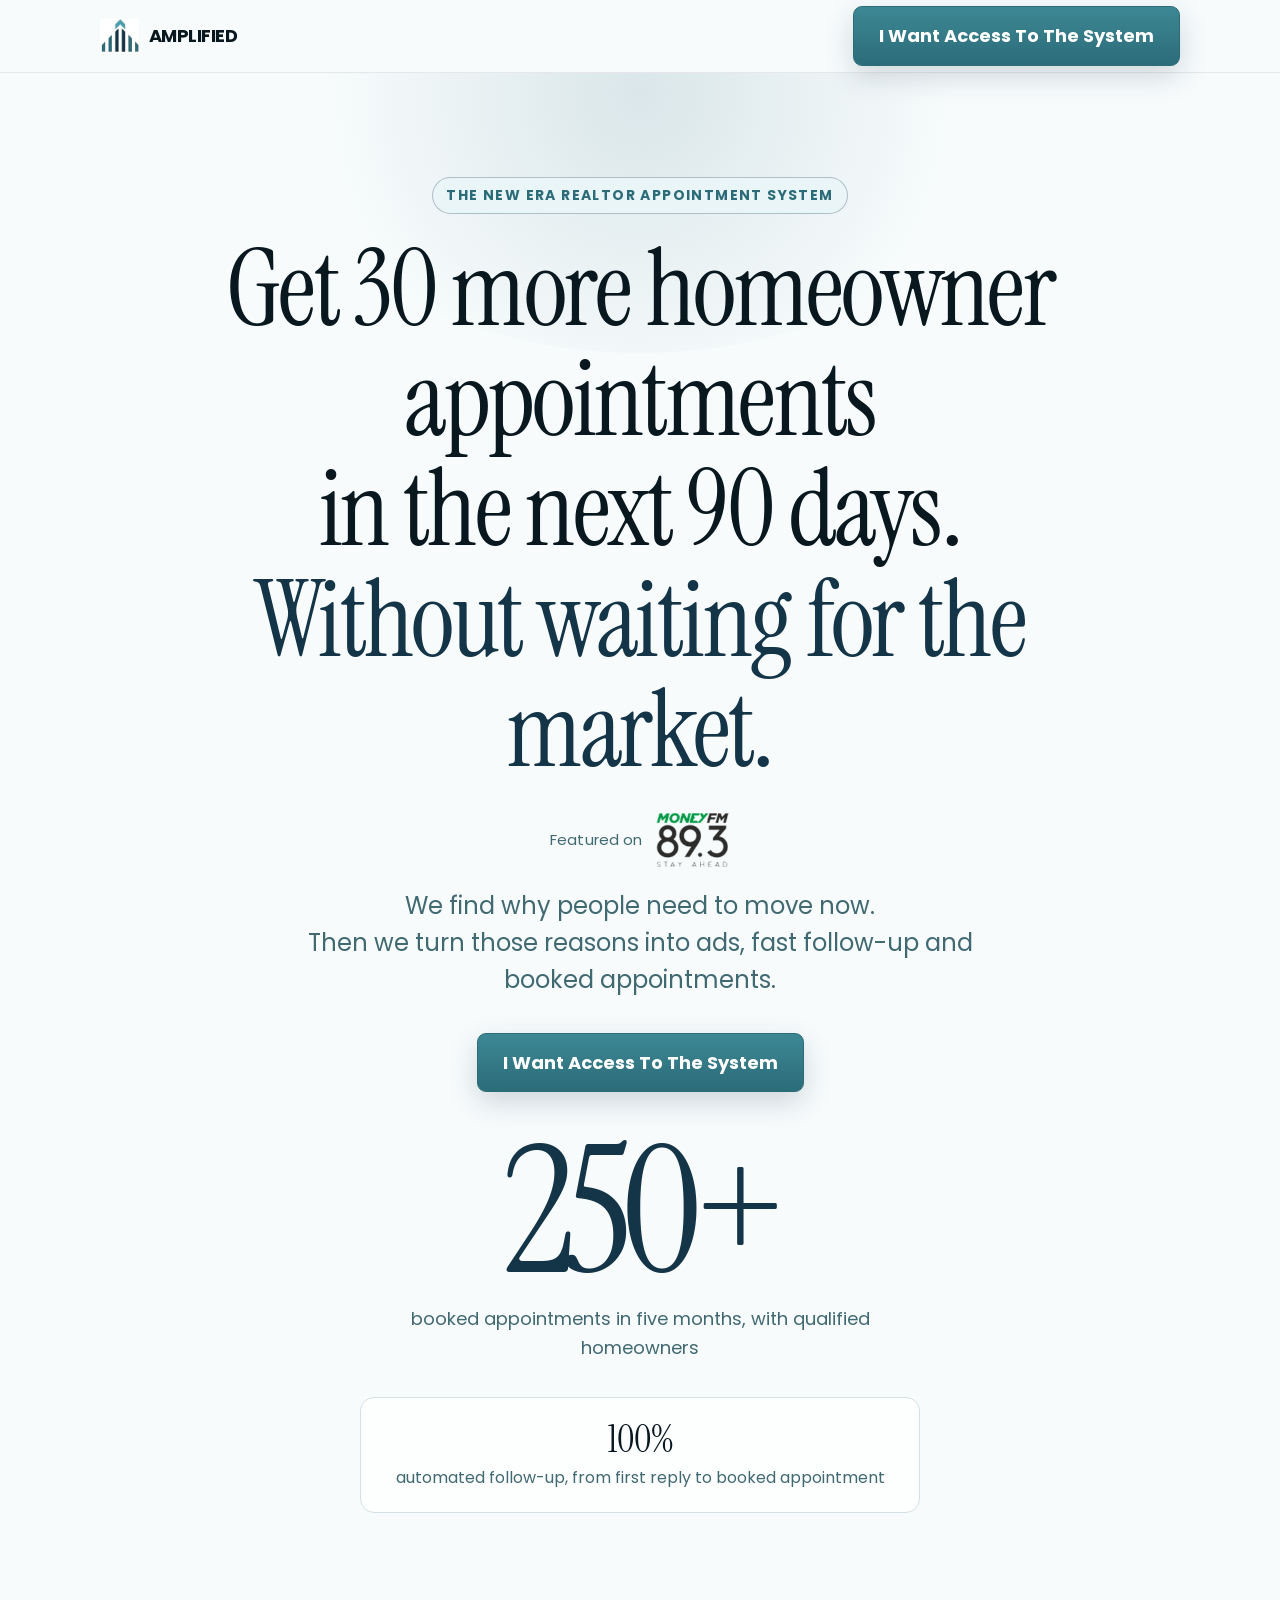
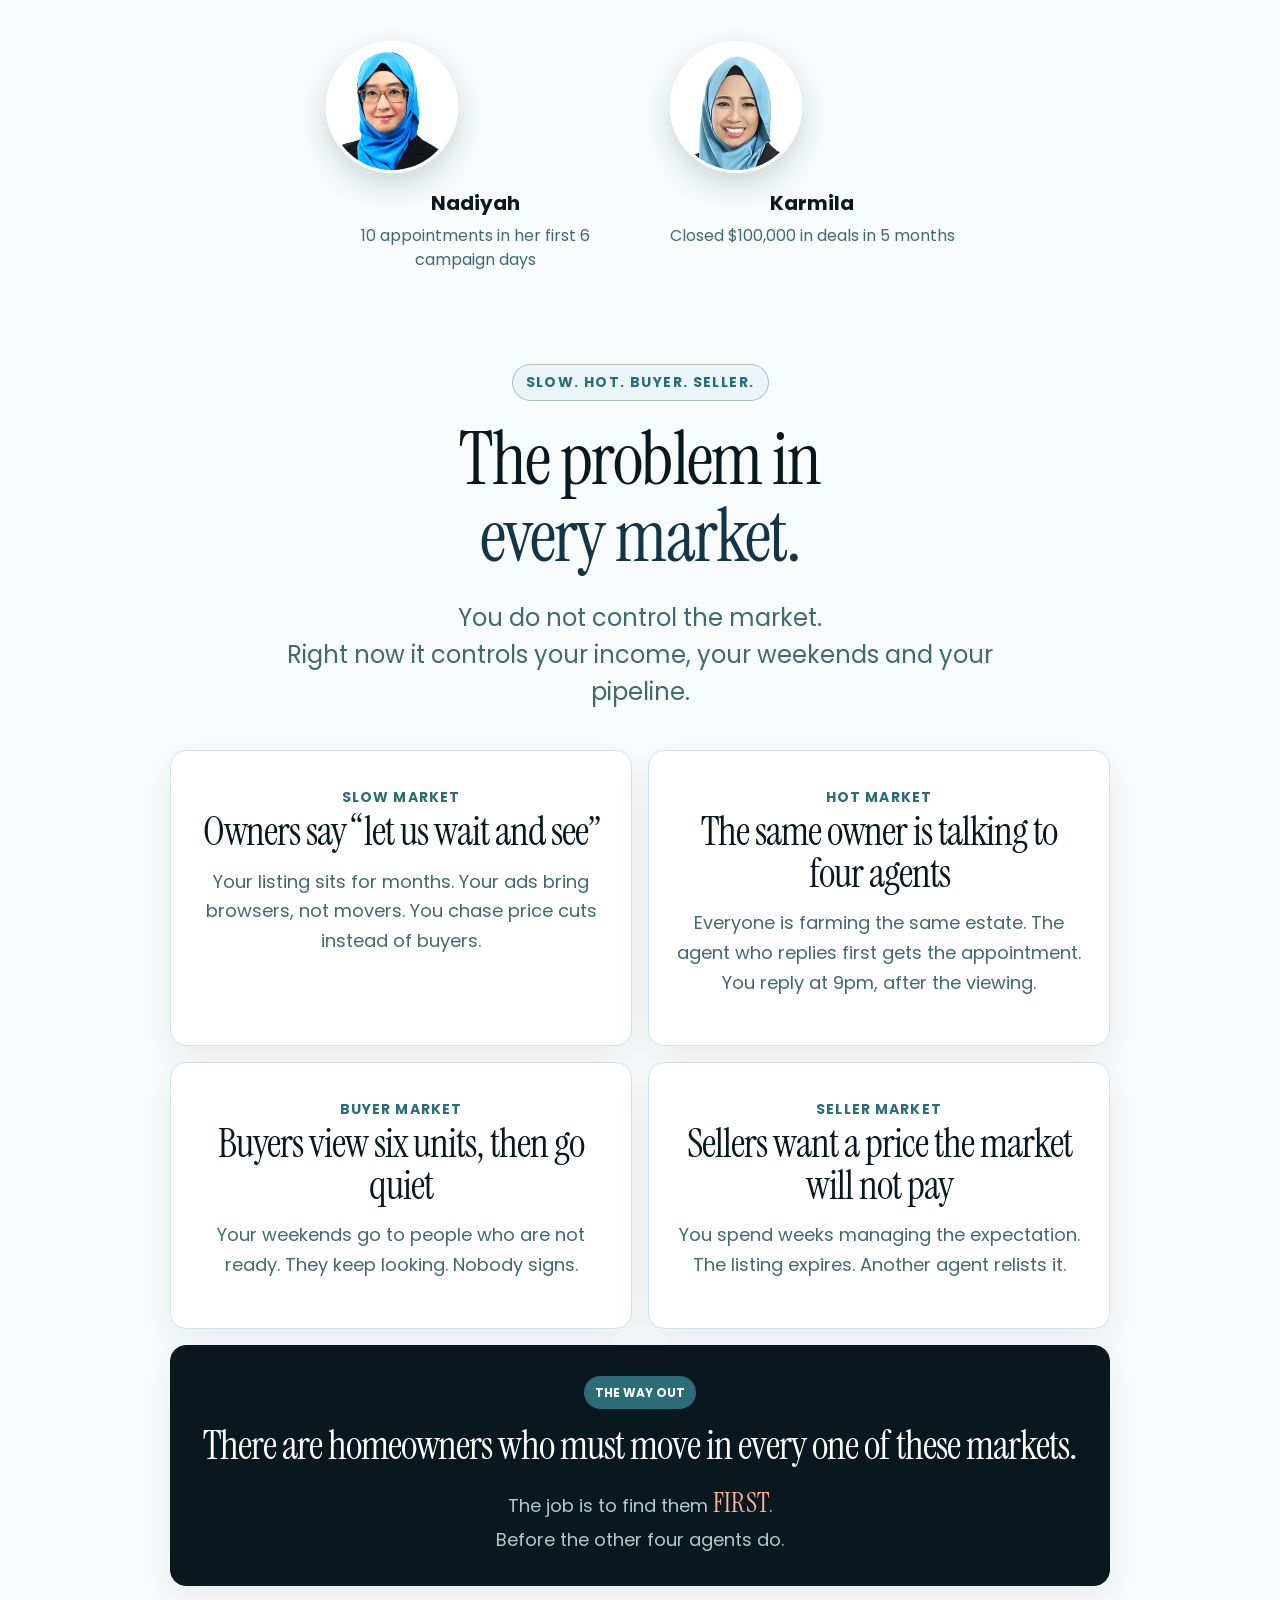
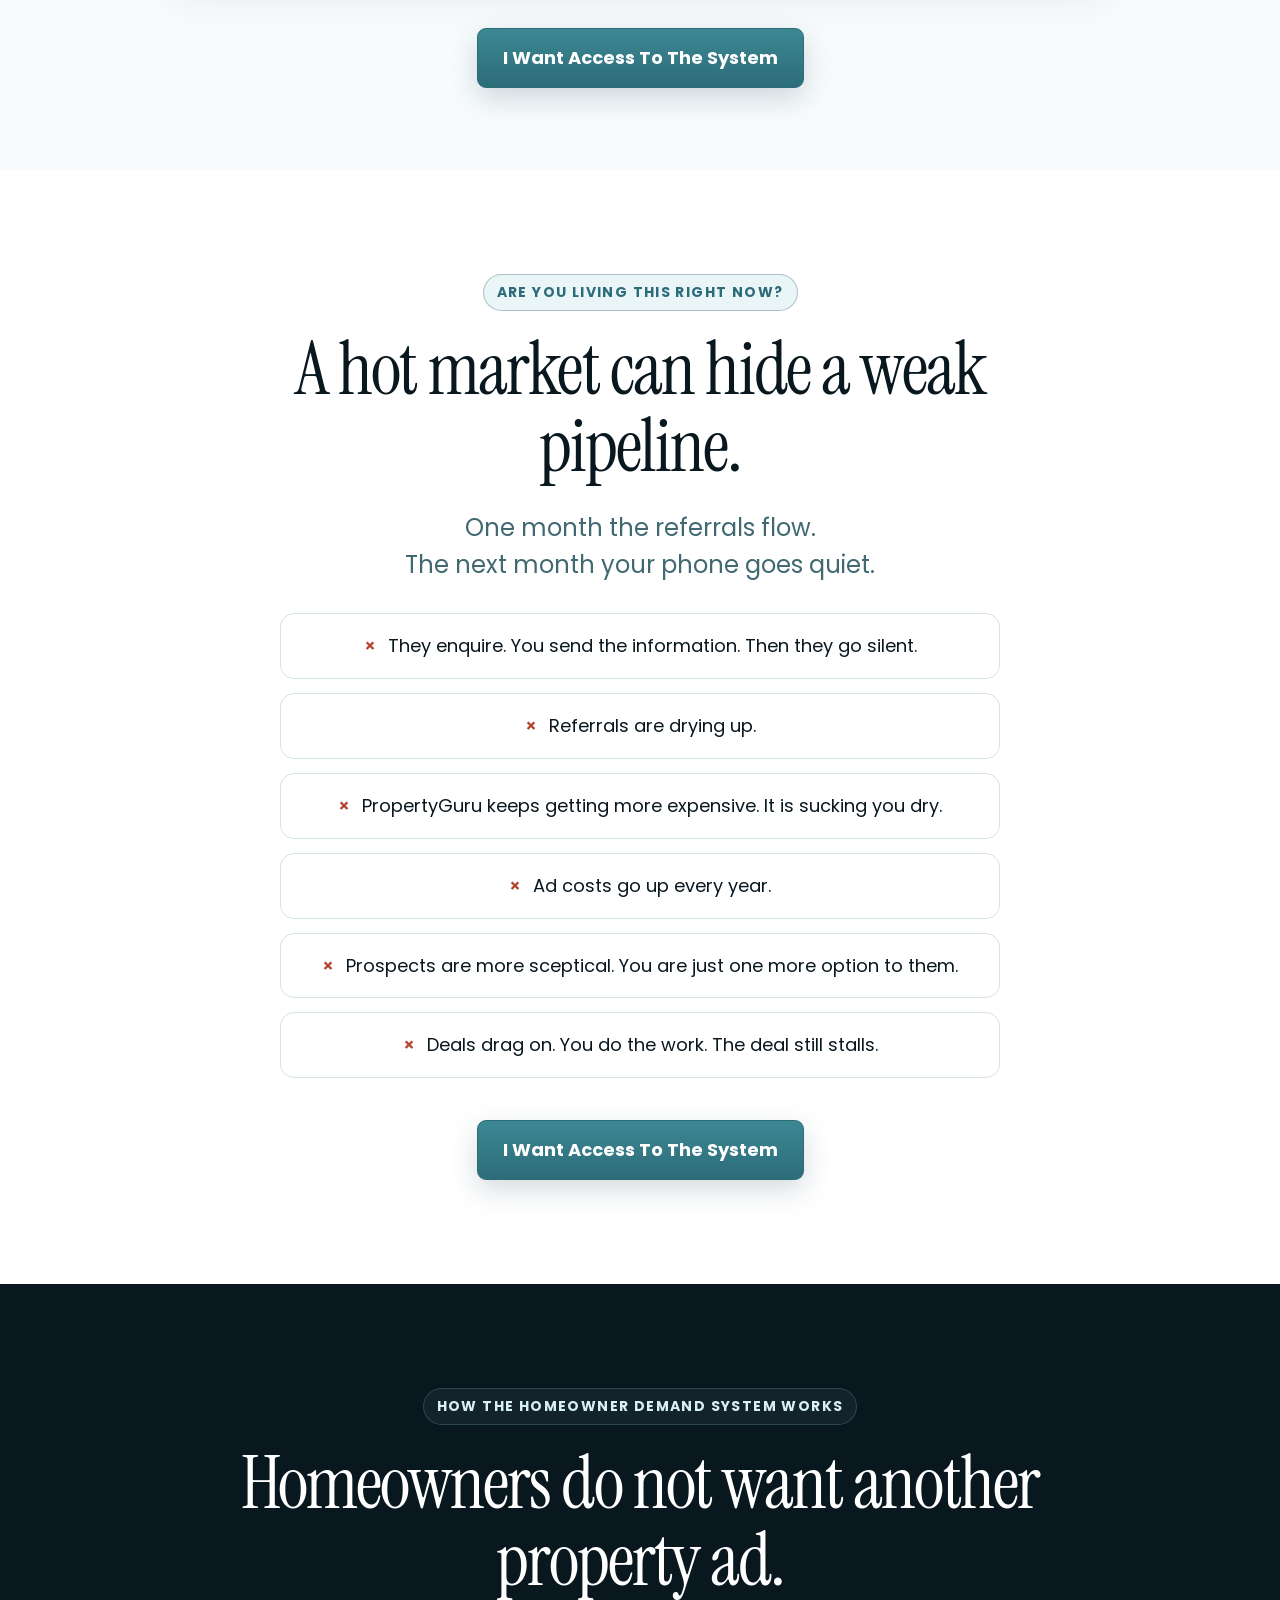
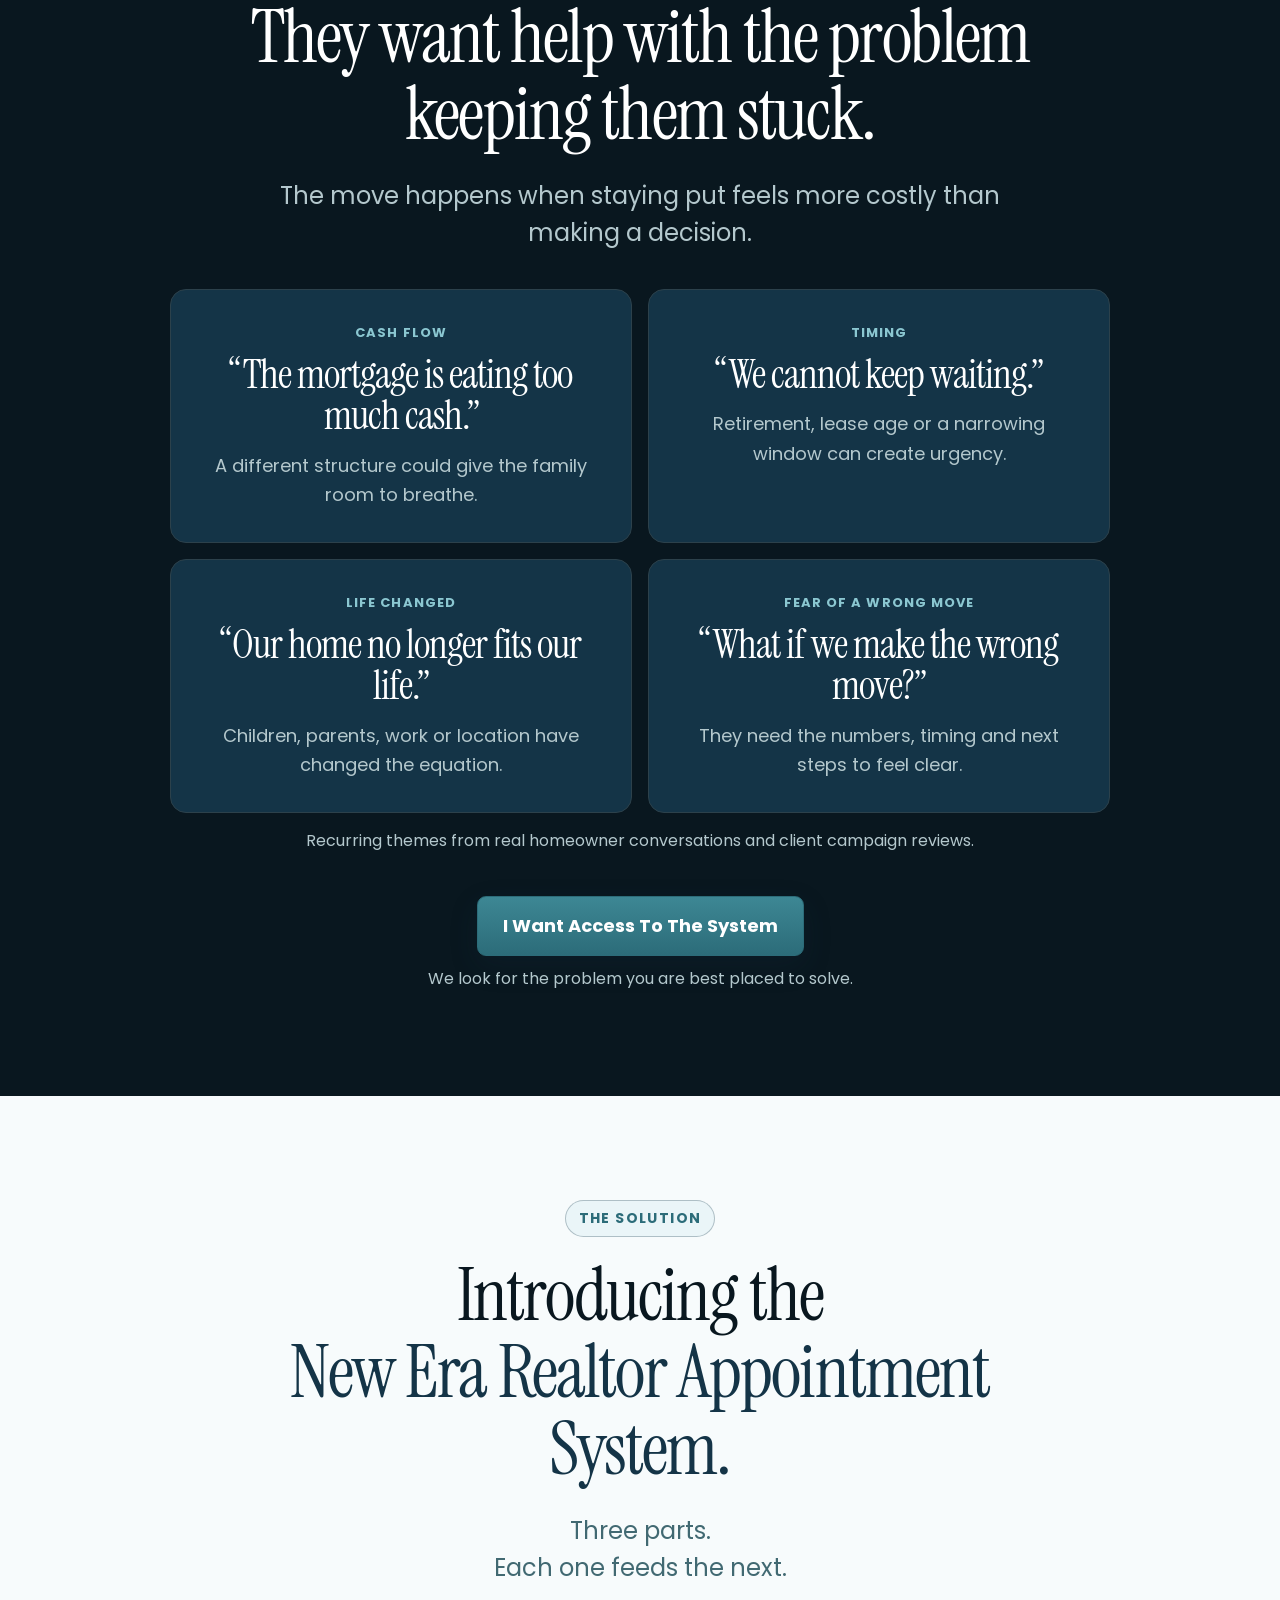
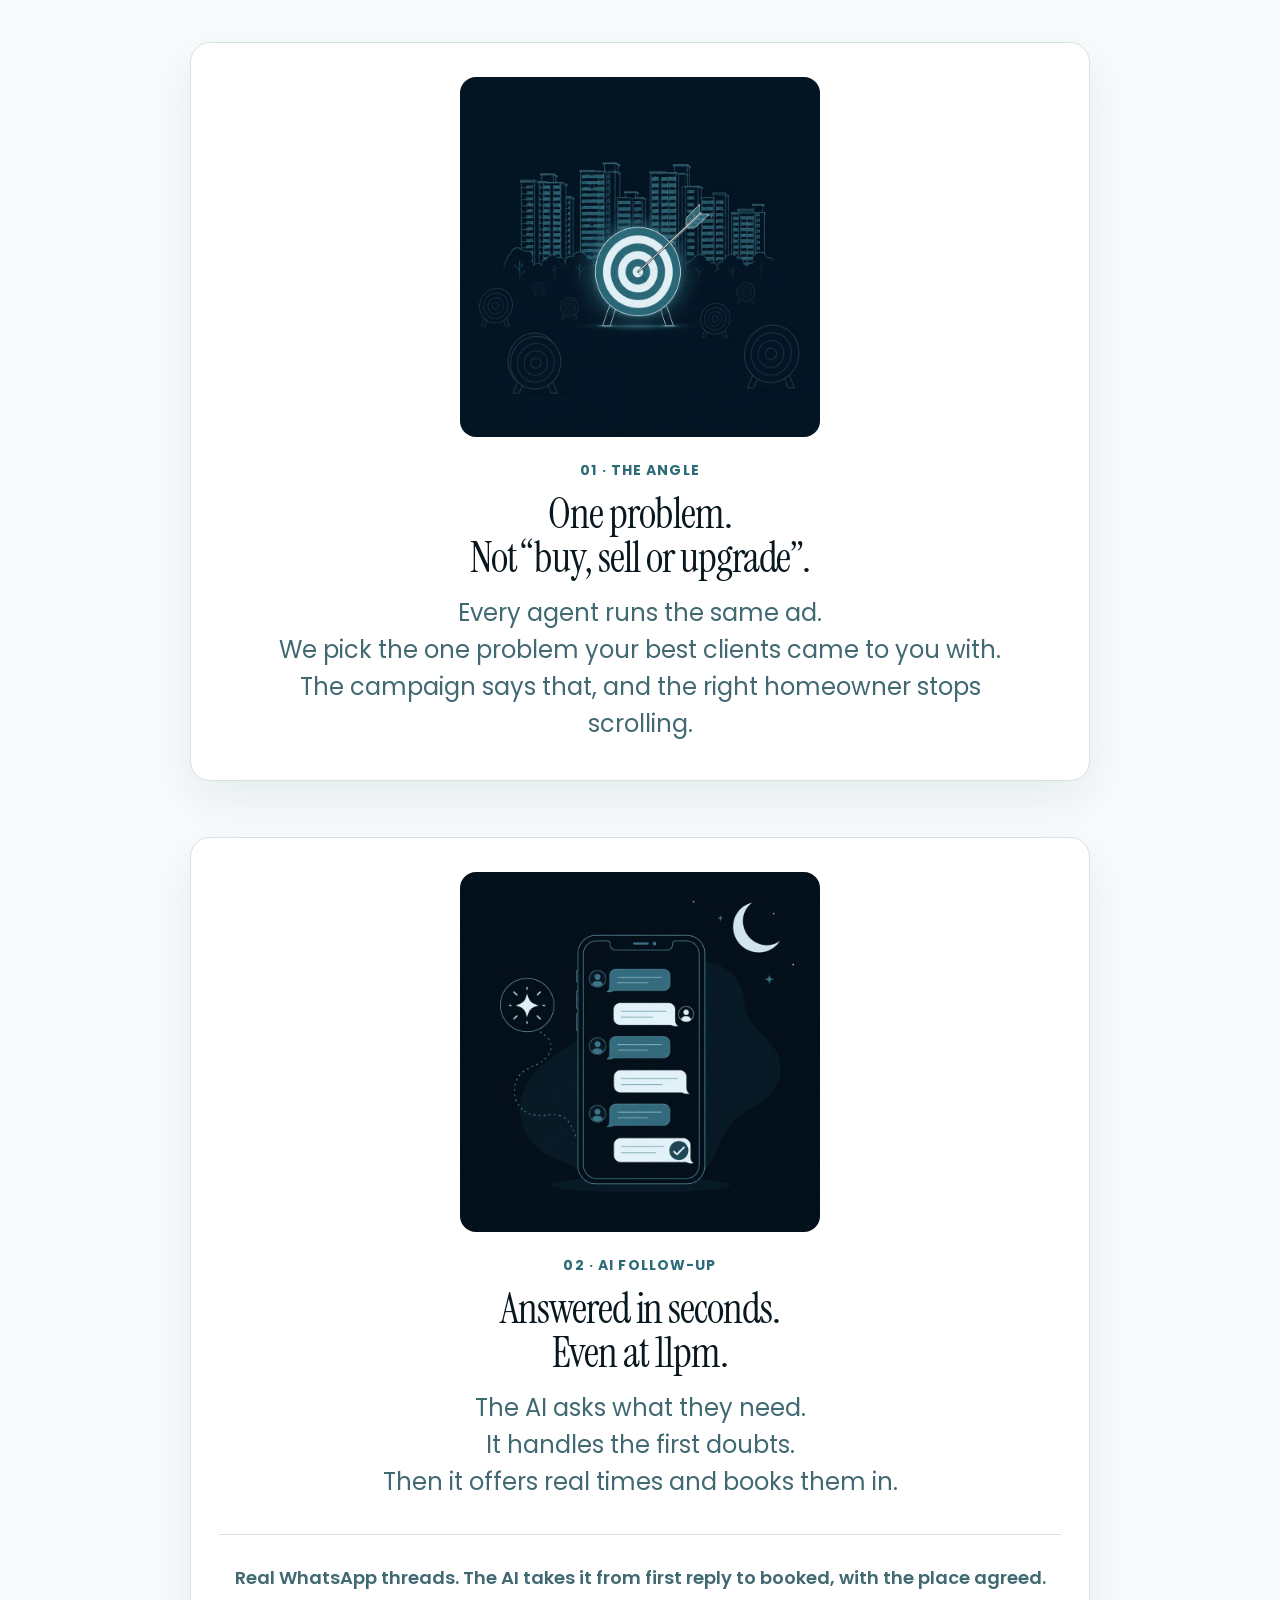
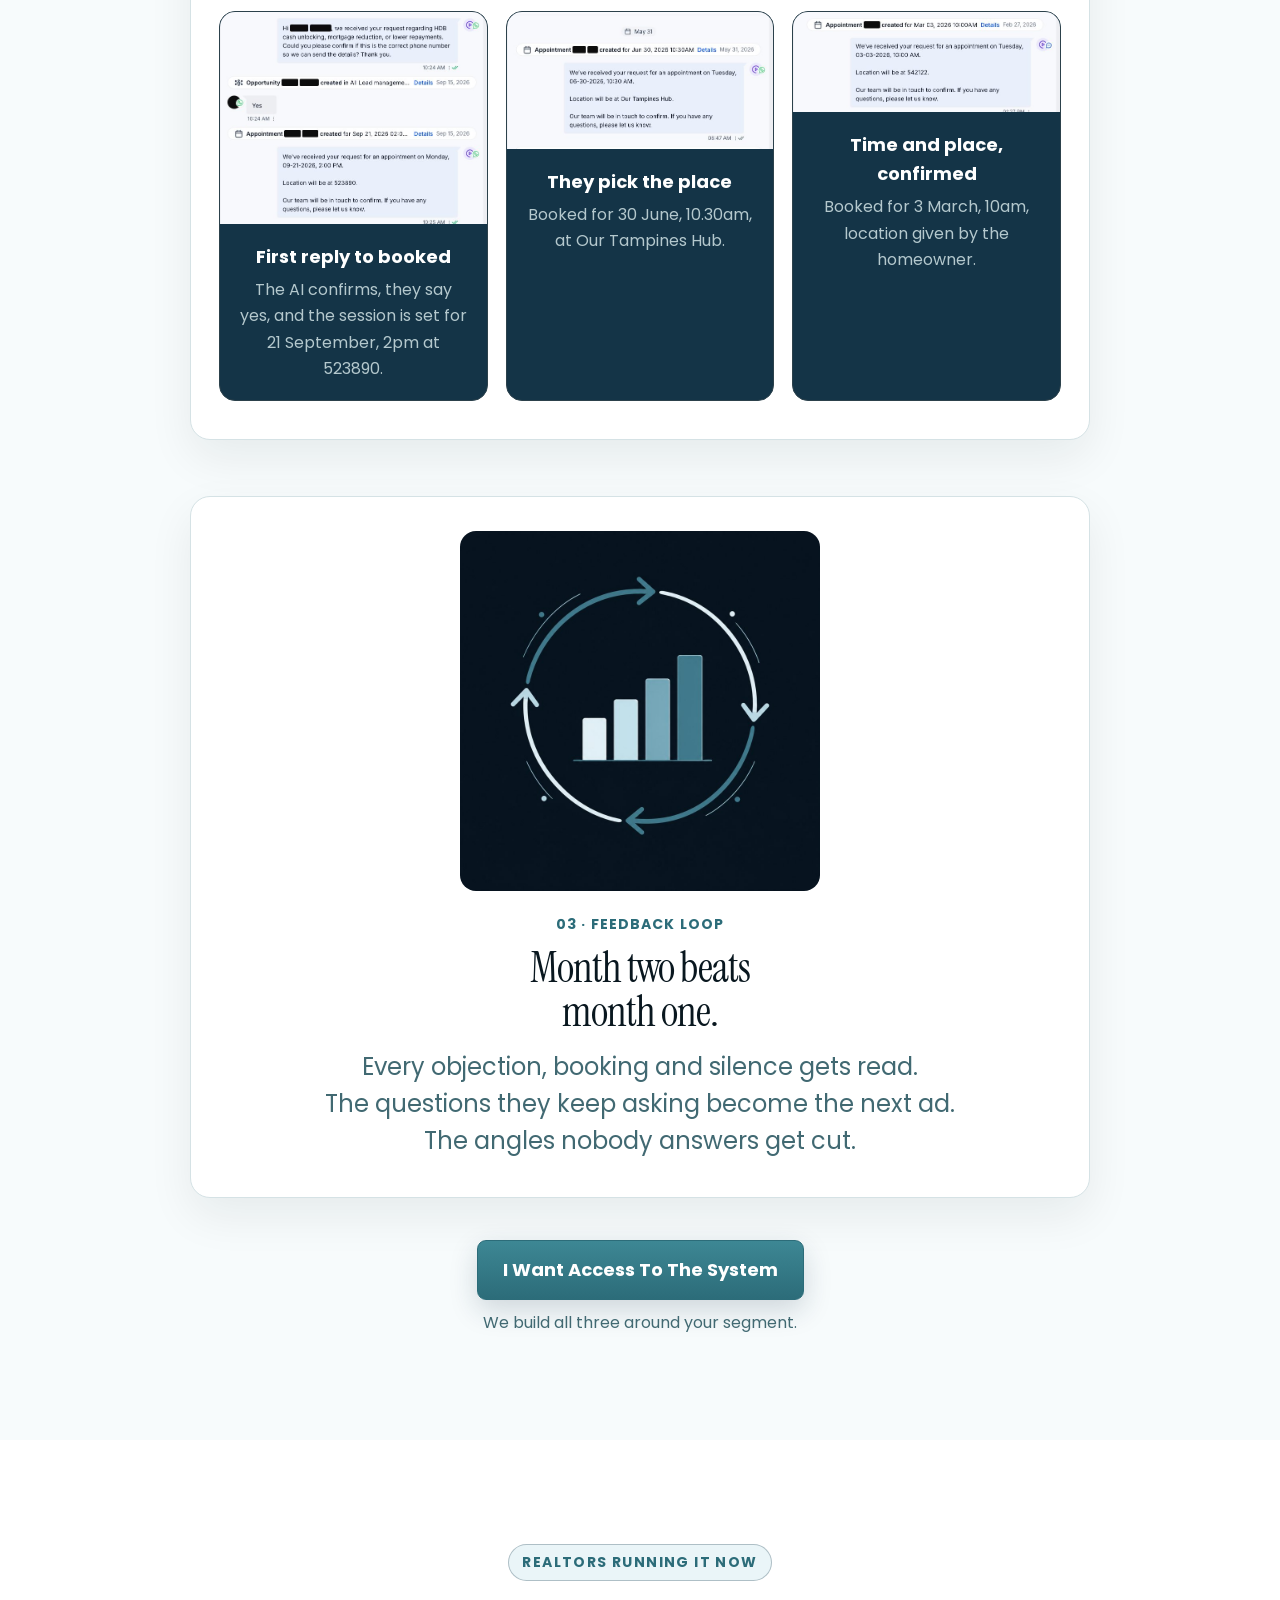
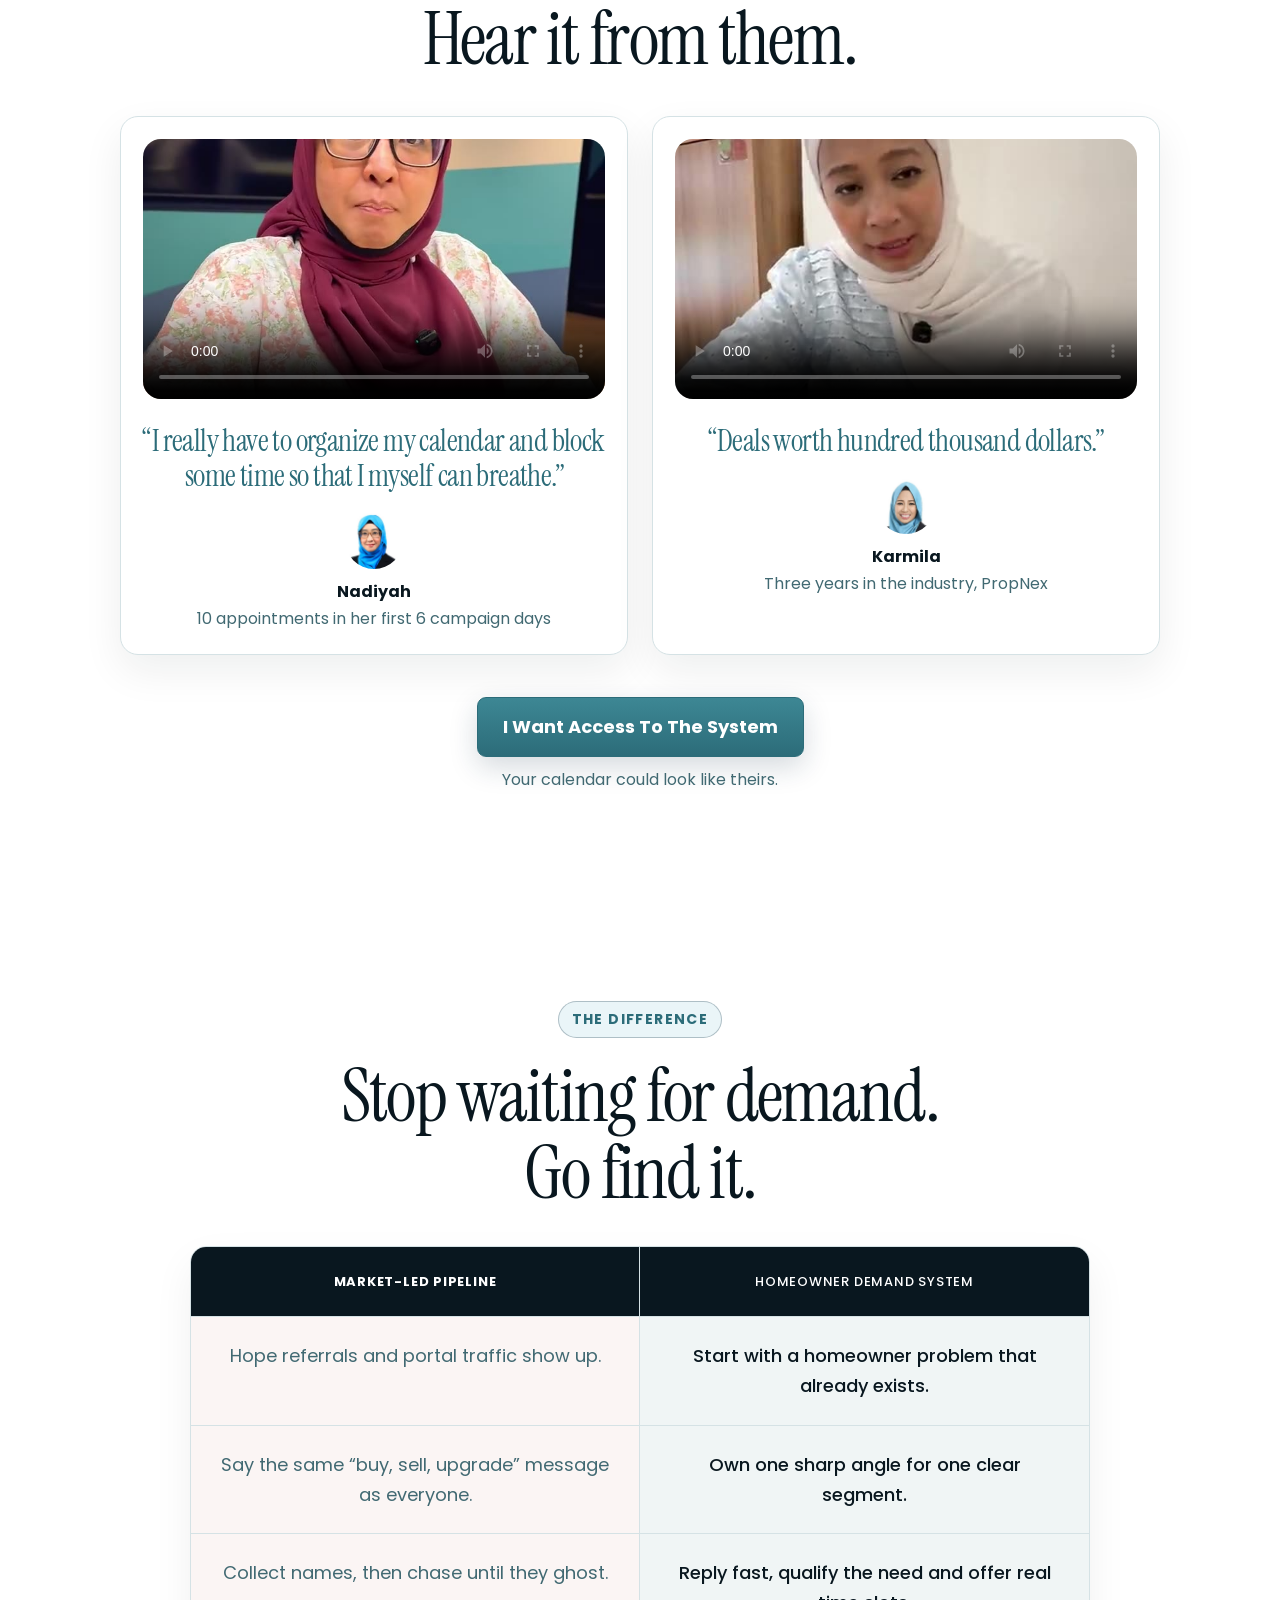
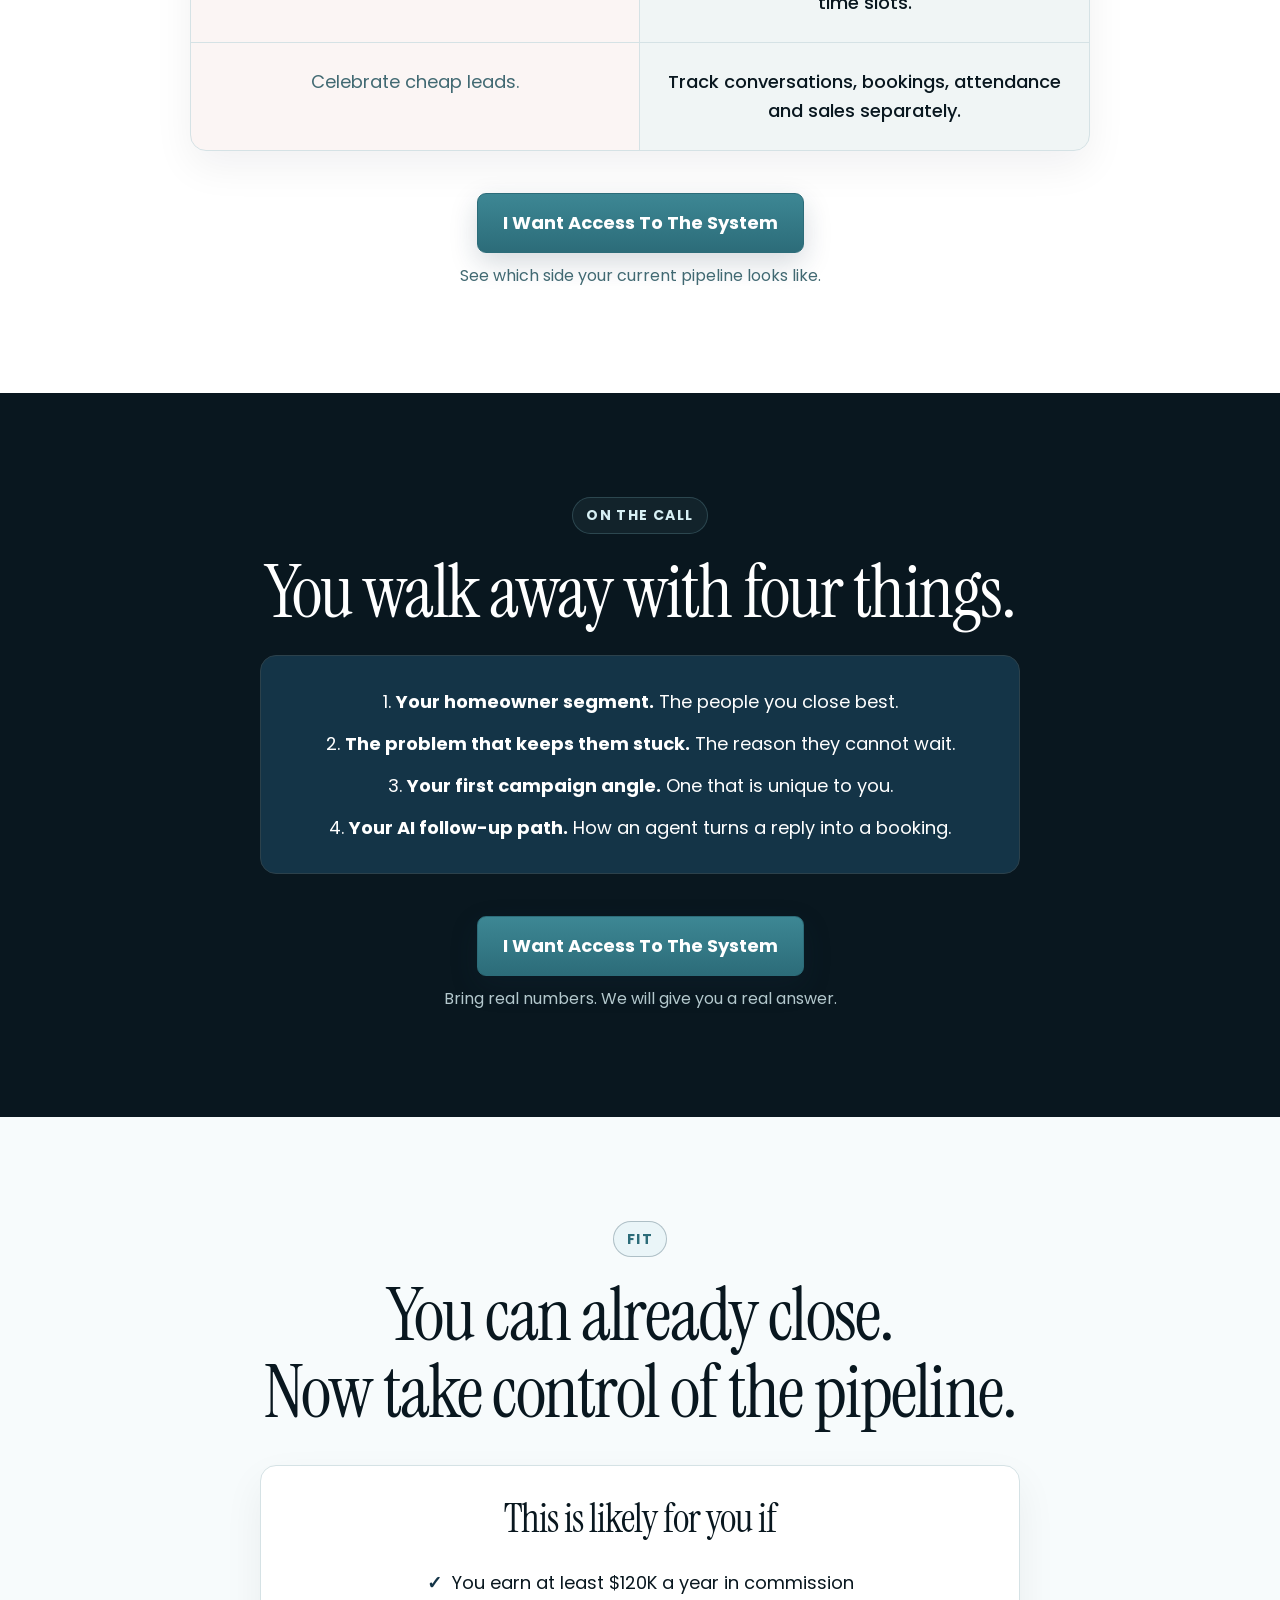
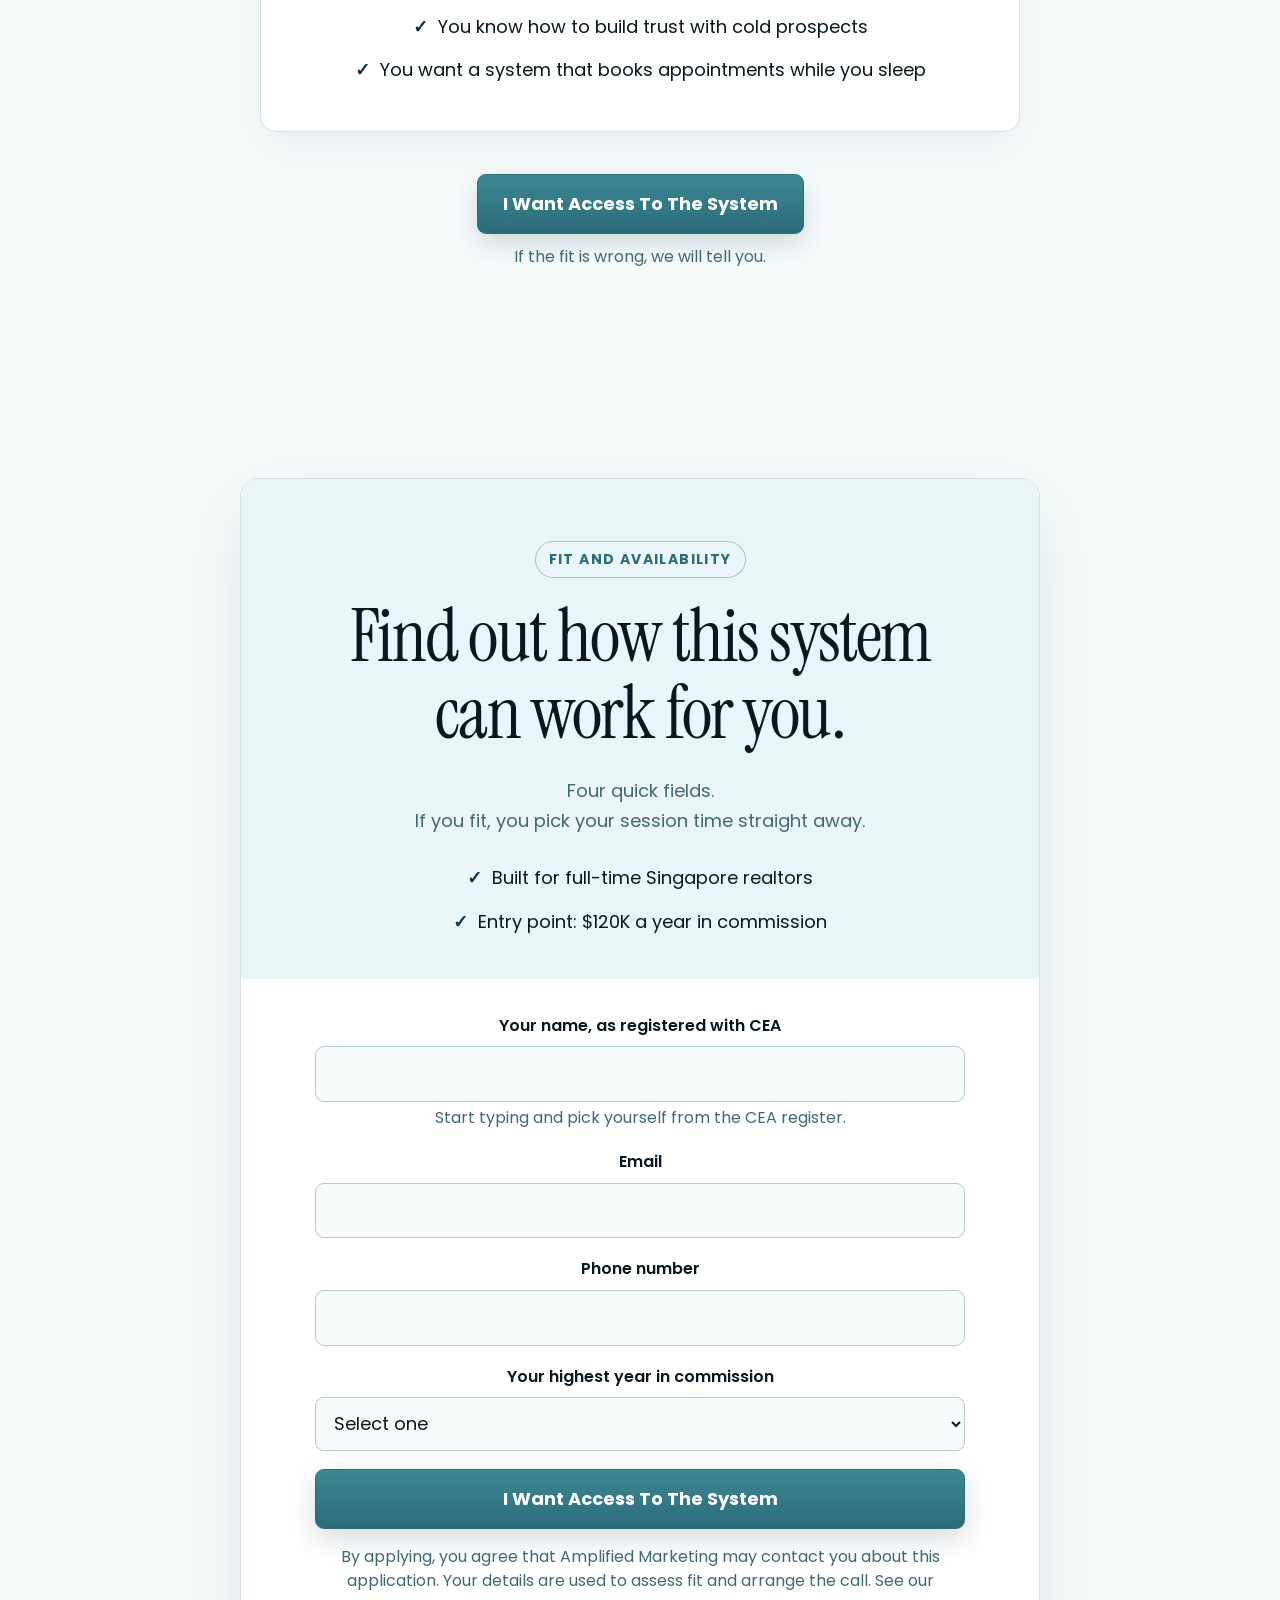
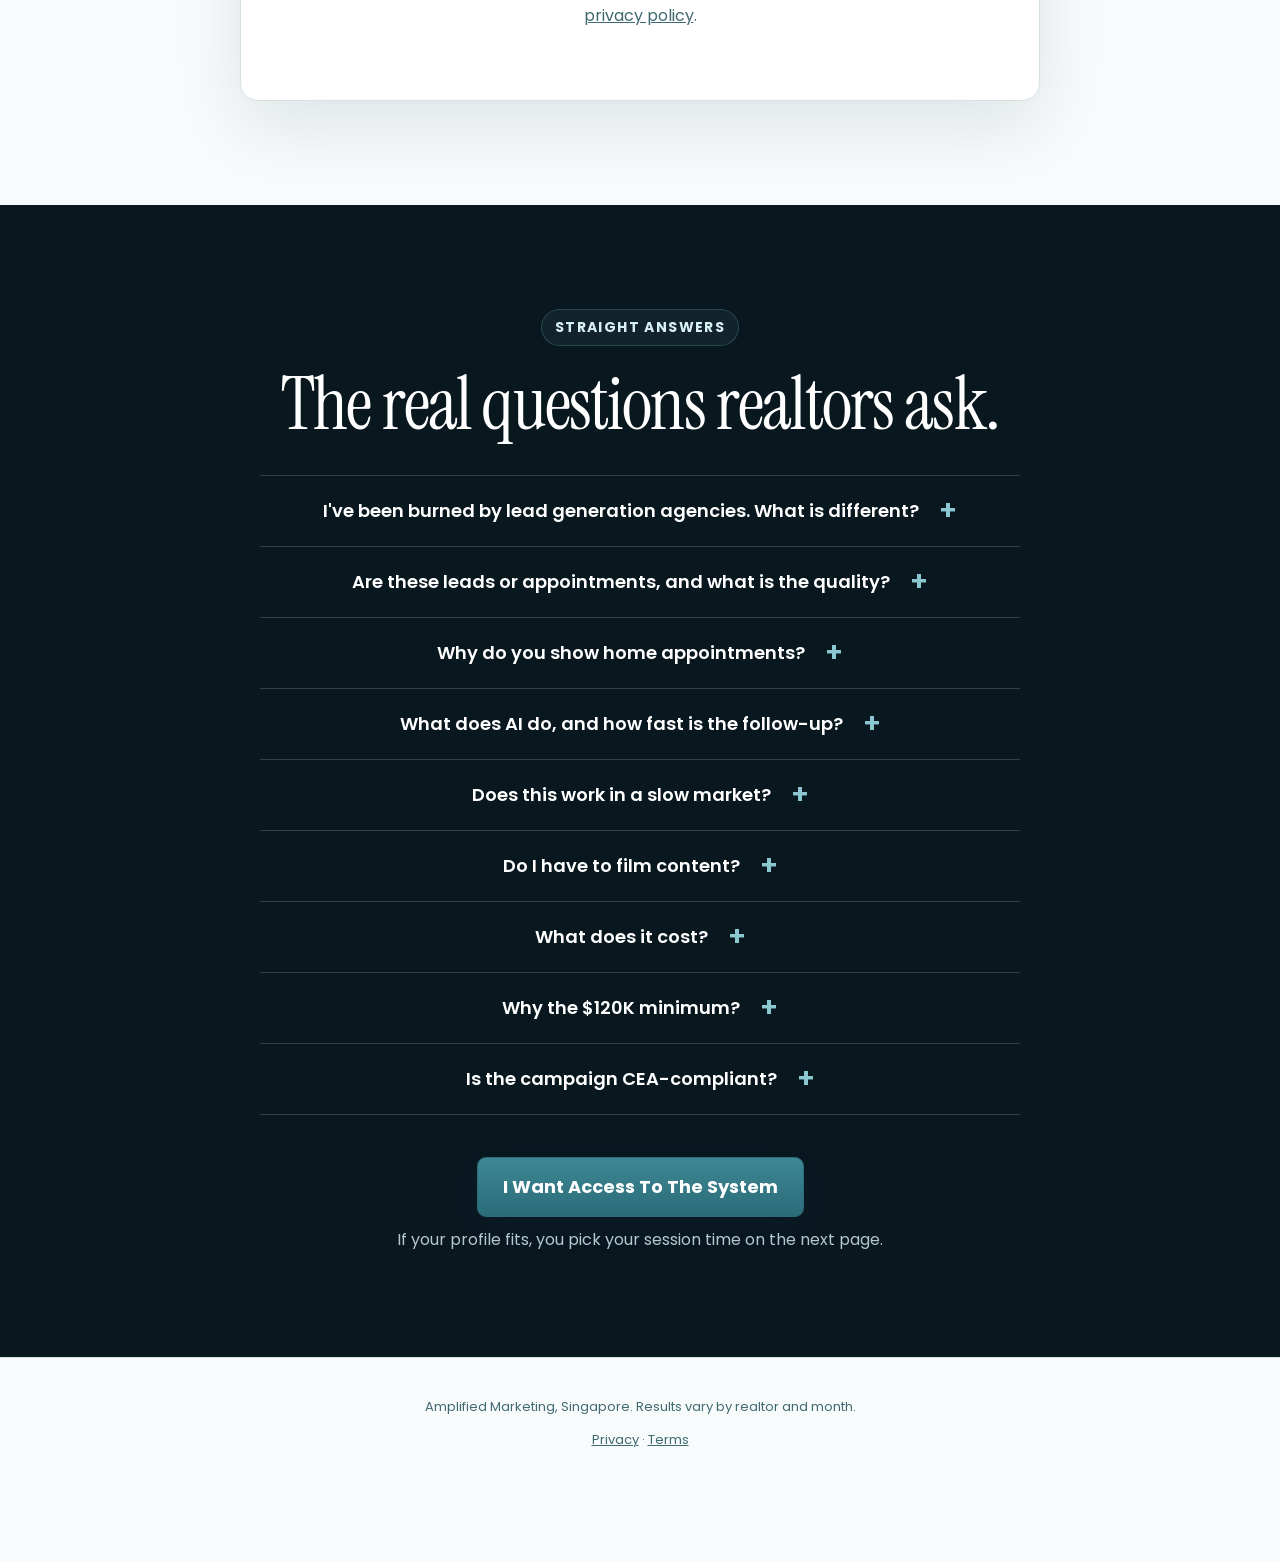
==== index.html @ 72a4416f "Realtor demand funnel: static build Landing, booking, thank-you, not-eligible, privacy, terms. Meta " ====
<!DOCTYPE html>

<html lang="en-SG">
<head>
<meta charset="utf-8"/>
<meta content="width=device-width, initial-scale=1" name="viewport"/>
<title>Get More Homeowner Appointments in Any Market | Amplified Marketing</title>
<meta content="For established Singapore realtors who want a repeatable way to turn real homeowner problems into booked appointments." name="description"/>
<link href="https://fonts.googleapis.com" rel="preconnect"/>
<link crossorigin="" href="https://fonts.gstatic.com" rel="preconnect"/>
<link href="https://fonts.googleapis.com/css2?family=Instrument+Serif:ital@0;1&amp;family=Poppins:wght@300;400;500;600;700&amp;display=swap" rel="stylesheet"/>
<link href="styles.css" rel="stylesheet"/>
<script src="config.js"></script>
</head>
<body>
<a class="skip-link" href="#main">Skip to content</a>
<nav aria-label="Primary" class="nav">
<div class="container nav-inner">
<a aria-label="Amplified Marketing home" class="brand" href="#top"><span aria-hidden="true" class="brand-icon"><img alt="" src="assets/amplified-brand.jpeg"/></span><span>AMPLIFIED</span></a>
<a class="btn" href="#apply">I Want Access To The System</a>
</div>
</nav>
<main id="main">
<header class="hero" id="top">
<div class="container">
<p class="eyebrow">The new era realtor appointment system</p>
<h1>Get 30 more homeowner appointments<br/>in the next 90 days.<br/><span class="accent">Without waiting for the market.</span></h1>
<p class="press-line" id="press-line"><span>Featured on</span><img alt="MoneyFM 89.3" src="assets/moneyfm.png"/></p>
<p class="lede">We find why people need to move now.<br/>Then we turn those reasons into ads, fast follow-up and booked appointments.</p>
<div class="actions">
<a class="btn" href="#apply">I Want Access To The System</a>
</div>
<div aria-label="250 plus appointments booked" class="hero-stat">
<strong>250+</strong>
<span>booked appointments in five months, with qualified homeowners</span>
</div>
<div aria-label="Supporting results" class="hero-proof one">
<div><strong>100%</strong><span>automated follow-up, from first reply to booked appointment</span></div>
</div>
</div>
</header>
<section aria-label="Realtors running this now" class="results-strip">
<div class="container">
<div class="result-people">
<figure class="result-person"><img alt="Nadiyah, Singapore realtor" src="assets/nadiyah_face.jpg"/><figcaption><strong>Nadiyah</strong><span>10 appointments in her first 6 campaign days</span></figcaption></figure>
<figure class="result-person"><img alt="Karmila, Singapore realtor" src="assets/karmila_face.jpg"/><figcaption><strong>Karmila</strong><span>Closed $100,000 in deals in 5 months</span></figcaption></figure>
</div>
</div>
</section>
<section aria-labelledby="market-title" class="section-sm">
<div class="container">
<p class="eyebrow">Slow. Hot. Buyer. Seller.</p>
<h2 id="market-title">The problem in<br/><span class="accent">every market.</span></h2>
<p class="lede">You do not control the market.<br/>Right now it controls your income, your weekends and your pipeline.</p>
<div class="market-rail">
<article class="market-state"><small>Slow market</small><h3>Owners say “let us wait and see”</h3><p>Your listing sits for months. Your ads bring browsers, not movers. You chase price cuts instead of buyers.</p></article>
<article class="market-state"><small>Hot market</small><h3>The same owner is talking to four agents</h3><p>Everyone is farming the same estate. The agent who replies first gets the appointment. You reply at 9pm, after the viewing.</p></article>
<article class="market-state"><small>Buyer market</small><h3>Buyers view six units, then go quiet</h3><p>Your weekends go to people who are not ready. They keep looking. Nobody signs.</p></article>
<article class="market-state"><small>Seller market</small><h3>Sellers want a price the market will not pay</h3><p>You spend weeks managing the expectation. The listing expires. Another agent relists it.</p></article>
<article class="market-engine"><span class="engine-chip">THE WAY OUT</span><h3>There are homeowners who must move in every one of these markets.</h3><p>The job is to find them <span class="hot">FIRST</span>.<br/>Before the other four agents do.</p></article>
</div>
<div class="section-cta"><a class="btn" href="#apply">I Want Access To The System</a></div>
</div>
</section>
<section aria-labelledby="problem-title" class="section section-light">
<div class="narrow">
<div><p class="eyebrow">Are you living this right now?</p><h2 id="problem-title">A hot market can hide a weak pipeline.</h2></div>
<div><p class="lede">One month the referrals flow.<br/>The next month your phone goes quiet.</p></div>
<ul class="pain-list">
<li>They enquire. You send the information. Then they go silent.</li>
<li>Referrals are drying up.</li>
<li>PropertyGuru keeps getting more expensive. It is sucking you dry.</li>
<li>Ad costs go up every year.</li>
<li>Prospects are more sceptical. You are just one more option to them.</li>
<li>Deals drag on. You do the work. The deal still stalls.</li>
</ul>
<div class="section-cta"><a class="btn" href="#apply">I Want Access To The System</a></div>
</div>
</section>
<section aria-labelledby="psychology-title" class="section section-dark">
<div class="container">
<p class="eyebrow">How the homeowner demand system works</p>
<h2 id="psychology-title">Homeowners do not want another property ad.<br/>They want help with the problem keeping them stuck.</h2>
<p class="lede">The move happens when staying put feels more costly than making a decision.</p>
<div class="tension-list" style="margin-top:38px">
<article class="tension"><strong>Cash flow</strong><h3>“The mortgage is eating too much cash.”</h3><p>A different structure could give the family room to breathe.</p></article>
<article class="tension"><strong>Timing</strong><h3>“We cannot keep waiting.”</h3><p>Retirement, lease age or a narrowing window can create urgency.</p></article>
<article class="tension"><strong>Life changed</strong><h3>“Our home no longer fits our life.”</h3><p>Children, parents, work or location have changed the equation.</p></article>
<article class="tension"><strong>Fear of a wrong move</strong><h3>“What if we make the wrong move?”</h3><p>They need the numbers, timing and next steps to feel clear.</p></article>
</div>
<p class="fine" style="margin-top:16px">Recurring themes from real homeowner conversations and client campaign reviews.</p>
<div class="section-cta"><a class="btn" href="#apply">I Want Access To The System</a><p class="cta-note">We look for the problem you are best placed to solve.</p></div>
</div>
</section>
<section aria-labelledby="process-title" class="section">
<div class="container">
<p class="eyebrow">The solution</p>
<h2 id="process-title">Introducing the<br/><span class="accent">New Era Realtor Appointment System.</span></h2>
<p class="lede">Three parts.<br/>Each one feeds the next.</p>

<article class="step">
<img alt="One sharp angle: a single arrow in the centre of a target" src="assets/step_angle.jpg"/>
<p class="number">01 &middot; THE ANGLE</p>
<h3>One problem.<br/>Not &ldquo;buy, sell or upgrade&rdquo;.</h3>
<p class="lede">Every agent runs the same ad.<br/>We pick the one problem your best clients came to you with.<br/>The campaign says that, and the right homeowner stops scrolling.</p>
</article>

<article class="step">
<img alt="AI follow-up: a phone answering chats late at night" src="assets/step_aifollow.jpg"/>
<p class="number">02 &middot; AI FOLLOW-UP</p>
<h3>Answered in seconds.<br/>Even at 11pm.</h3>
<p class="lede">The AI asks what they need.<br/>It handles the first doubts.<br/>Then it offers real times and books them in.</p>
<div class="step-proof">
<p class="step-proof-title">Real WhatsApp threads. The AI takes it from first reply to booked, with the place agreed.</p>
<div class="conversation-grid agreed" style="margin-top:38px">
<figure class="conversation"><img alt="Real CRM thread: the homeowner says yes and the appointment is created for 21 September, 2pm" src="assets/convo_agreed_1.jpg"/><figcaption><b>First reply to booked</b>The AI confirms, they say yes, and the session is set for 21 September, 2pm at 523890.</figcaption></figure>
<figure class="conversation"><img alt="Real CRM thread: appointment created for 30 June with the meeting place agreed" src="assets/convo_agreed_2.jpg"/><figcaption><b>They pick the place</b>Booked for 30 June, 10.30am, at Our Tampines Hub.</figcaption></figure>
<figure class="conversation"><img alt="Real CRM thread: appointment created for 3 March with the location given" src="assets/convo_agreed_3.jpg"/><figcaption><b>Time and place, confirmed</b>Booked for 3 March, 10am, location given by the homeowner.</figcaption></figure>
</div>
</div>
</article>

<article class="step">
<img alt="Feedback loop: a circle of arrows around a rising bar chart" src="assets/step_loop.jpg"/>
<p class="number">03 &middot; FEEDBACK LOOP</p>
<h3>Month two beats<br/>month one.</h3>
<p class="lede">Every objection, booking and silence gets read.<br/>The questions they keep asking become the next ad.<br/>The angles nobody answers get cut.</p>
</article>

<div class="section-cta"><a class="btn" href="#apply">I Want Access To The System</a><p class="cta-note">We build all three around your segment.</p></div>
</div>
</section>
<section aria-labelledby="clients-title" class="section section-light" id="proof">
<div class="container">
<p class="eyebrow">Realtors running it now</p>
<h2 id="clients-title">Hear it from them.</h2>
<div class="client-grid" id="client-grid">
<figure class="client-card">
<div class="media-frame"><video controls="" playsinline="" poster="assets/testimonial_poster.jpg" preload="metadata" src="assets/testimonial.mp4"></video></div>
<figcaption>
<p class="quote small">“I really have to organize my calendar and block some time so that I myself can breathe.”</p>
<div class="testimonial-by"><img alt="Singapore realtor speaking in the video" src="assets/nadiyah_face.jpg"/><div><strong>Nadiyah</strong><br/><span class="fine">10 appointments in her first 6 campaign days</span></div></div>
</figcaption>
</figure>
<figure class="client-card">
<div class="media-frame"><video controls="" playsinline="" poster="assets/karmila_poster.jpg" preload="metadata" src="assets/karmila_testimonial.mp4"></video></div>
<figcaption>
<p class="quote small">“Deals worth hundred thousand dollars.”</p>
<div class="testimonial-by"><img alt="Karmila, Singapore realtor" src="assets/karmila_face.jpg"/><div><strong>Karmila</strong><br/><span class="fine">Three years in the industry, PropNex</span></div></div>
</figcaption>
</figure>
</div>
<div class="section-cta"><a class="btn" href="#apply">I Want Access To The System</a><p class="cta-note">Your calendar could look like theirs.</p></div>
</div>
</section>
<section aria-labelledby="compare-title" class="section section-light">
<div class="container">
<p class="eyebrow">The difference</p><h2 id="compare-title">Stop waiting for demand.<br/>Go find it.</h2>
<div class="compare" style="margin-top:34px">
<div class="compare-row compare-head"><div>Market-led pipeline</div><div>Homeowner demand system</div></div>
<div class="compare-row"><div>Hope referrals and portal traffic show up.</div><div>Start with a homeowner problem that already exists.</div></div>
<div class="compare-row"><div>Say the same “buy, sell, upgrade” message as everyone.</div><div>Own one sharp angle for one clear segment.</div></div>
<div class="compare-row"><div>Collect names, then chase until they ghost.</div><div>Reply fast, qualify the need and offer real time slots.</div></div>
<div class="compare-row"><div>Celebrate cheap leads.</div><div>Track conversations, bookings, attendance and sales separately.</div></div>
</div>
<div class="section-cta"><a class="btn" href="#apply">I Want Access To The System</a><p class="cta-note">See which side your current pipeline looks like.</p></div>
</div>
</section>
<section aria-labelledby="call-title" class="section section-dark">
<div class="narrow">
<div><p class="eyebrow">On the call</p><h2 id="call-title">You walk away with four things.</h2></div>
<div class="card"><ol class="value-stack"><li><b>Your homeowner segment.</b> The people you close best.</li><li><b>The problem that keeps them stuck.</b> The reason they cannot wait.</li><li><b>Your first campaign angle.</b> One that is unique to you.</li><li><b>Your AI follow-up path.</b> How an agent turns a reply into a booking.</li></ol></div>
<div class="section-cta"><a class="btn" href="#apply">I Want Access To The System</a><p class="cta-note">Bring real numbers. We will give you a real answer.</p></div>
</div>
</section>
<section aria-labelledby="fit-title" class="section">
<div class="container">
<p class="eyebrow">Fit</p><h2 id="fit-title">You can already close.<br/>Now take control of the pipeline.</h2>
<div class="narrow" style="margin-top:34px">
<article class="card"><h3>This is likely for you if</h3><ul class="checklist"><li>You earn at least $120K a year in commission</li><li>You know how to build trust with cold prospects</li><li>You want a system that books appointments while you sleep</li></ul></article>
</div>
<div class="section-cta"><a class="btn" href="#apply">I Want Access To The System</a><p class="cta-note">If the fit is wrong, we will tell you.</p></div>
</div>
</section>
<section aria-labelledby="apply-title" class="section" id="apply">
<div class="container form-shell">
<div class="form-copy">
<p class="eyebrow">Fit and availability</p><h2 id="apply-title">Find out how this system can work for you.</h2><p class="muted">Four quick fields.<br/>If you fit, you pick your session time straight away.</p>
<ul class="checklist"><li>Built for full-time Singapore realtors</li><li>Entry point: $120K a year in commission</li></ul>
</div>
<form class="form-body" id="application-form" novalidate="">
<div class="error-summary" id="error-summary" role="alert" tabindex="-1"></div>
<div class="field"><label for="f">Your name, as registered with CEA</label><input aria-autocomplete="list" aria-describedby="cea-hint" autocapitalize="words" autocomplete="name" enterkeyhint="next" id="f" name="name" required="" spellcheck="false" type="text"/><span class="fine" id="cea-hint">Start typing and pick yourself from the CEA register.</span><div class="cea-results" hidden="" id="cea-results" role="listbox"></div><input id="cea-reg" name="cea_reg_no" type="hidden"/><input id="cea-agency" name="cea_agency" type="hidden"/></div>
<div class="field"><label for="e">Email</label><input autocapitalize="off" autocomplete="email" enterkeyhint="next" id="e" inputmode="email" name="email" required="" spellcheck="false" type="email"/></div>
<div class="field"><label for="p">Phone number</label><input autocomplete="tel" enterkeyhint="done" id="p" inputmode="tel" name="phone" required="" type="tel"/></div>
<div class="field"><label for="c">Your highest year in commission</label><select id="c" name="annual_commission" required=""><option value="">Select one</option><option value="below">Below $120K</option><option value="120-250">$120K to $250K</option><option value="250-500">$250K to $500K</option><option value="500plus">Above $500K</option></select></div>
<button class="btn btn-wide" id="submit-button" type="submit">I Want Access To The System</button>
<p class="fine" id="privacy-note" style="margin:16px 0 0">By applying, you agree that Amplified Marketing may contact you about this application. Your details are used to assess fit and arrange the call. See our <a href="privacy.html">privacy policy</a>.</p>
</form>
</div>
</section>
<section aria-labelledby="faq-title" class="section section-dark">
<div class="narrow">
<p class="eyebrow">Straight answers</p><h2 id="faq-title">The real questions realtors ask.</h2>
<div class="faq">
<details><summary>I've been burned by lead generation agencies. What is different?</summary><p>Most agencies sell names, then blame your follow-up. We build the campaign angle and first-response system with you. You can inspect the real conversations and appointment record on this page. Then judge us on booked appointments, not lead counts.</p></details>
<details><summary>Are these leads or appointments, and what is the quality?</summary><p>The record shows booked appointments, not downloads or form fills. The GHL examples show real questions, objections and availability. From there, your closing skill takes over.</p></details>
<details><summary>Why do you show home appointments?</summary><p>139 of the 265 bookings on this page were set at the homeowner’s home.<br/>One realtor told us homeowners invited her to their place.</p></details>
<details><summary>What does AI do, and how fast is the follow-up?</summary><p>AI keeps the first response fast and the follow-up consistent. We measured 181 first replies.<br/>The median was 60 seconds. 94% went out within 5 minutes. The angle still comes from homeowner psychology and your expertise.</p></details>
<details><summary>Does this work in a slow market?</summary><p>A slow market changes the angle. Cash flow pressure, retirement timing and family needs are still there. We find the one your segment feels most.</p></details>
<details><summary>Do I have to film content?</summary><p>Only if the angle needs you on camera. We choose the smallest useful creative format during the pipeline review.</p></details>
<details><summary>What does it cost?</summary><p>We price the campaign after the review. The scope depends on your angle and follow-up. The review itself is free.</p></details>
<details><summary>Why the $120K minimum?</summary><p>This system adds demand to an existing sales engine. If the closing engine is not proven, more appointments will not fix it.</p></details>
<details><summary>Is the campaign CEA-compliant?</summary><p>Every campaign goes through your agency’s review before it runs.</p></details>
</div>
<div class="section-cta"><a class="btn" href="#apply">I Want Access To The System</a><p class="cta-note">If your profile fits, you pick your session time on the next page.</p></div>
</div>
</section>
</main>
<footer class="footer"><div class="container">Amplified Marketing, Singapore. Results vary by realtor and month.<br/><a href="privacy.html">Privacy</a> · <a href="terms.html">Terms</a></div></footer>
<div class="mobile-cta"><a class="btn" href="#apply">I Want Access To The System</a></div>
<script>
    const form = document.getElementById('application-form');
    const errorSummary = document.getElementById('error-summary');
    const submitButton = document.getElementById('submit-button');
    const mobileCta = document.querySelector('.mobile-cta');
    const syncMobileCta = function () {
      const formTop = document.getElementById('apply').getBoundingClientRect().top;
      const pastHero = window.scrollY > window.innerHeight * 0.75;
      const beforeForm = formTop > window.innerHeight * 0.55;
      const inlineCtaVisible = Array.from(document.querySelectorAll('main .btn')).some(function (button) {
        const rect = button.getBoundingClientRect();
        return rect.bottom > 0 && rect.top < window.innerHeight;
      });
      mobileCta.classList.toggle('is-visible', pastHero && beforeForm && !inlineCtaVisible);
    };
    window.addEventListener('scroll', syncMobileCta, { passive: true });
    window.addEventListener('resize', syncMobileCta);
    syncMobileCta();
    form.addEventListener('submit', function (event) {
      event.preventDefault();
      errorSummary.classList.remove('show');
      const required = Array.from(form.querySelectorAll('[required]'));
      form.querySelectorAll('.field-error').forEach(function (error) { error.remove(); });
      required.forEach(function (field) {
        field.removeAttribute('aria-invalid');
        field.removeAttribute('aria-describedby');
      });
      const phoneField = document.getElementById('p');
      phoneField.setCustomValidity(window.AMP.isValidMobile(phoneField.value) ? '' : 'invalid');
      const emailField = document.getElementById('e');
      emailField.setCustomValidity(/^[^@\s]+@[^@\s]+\.[^@\s]{2,}$/.test(emailField.value.trim()) ? '' : 'invalid');
      const invalid = required.filter(function (field) { return !field.checkValidity(); });
      if (invalid.length) {
        errorSummary.textContent = 'Please complete every field with a valid answer.';
        errorSummary.classList.add('show');
        errorSummary.focus();
        invalid.forEach(function (field) {
          const error = document.createElement('span');
          error.className = 'field-error';
          error.id = field.id + '-error';
          error.textContent = field.validity.valueMissing || !field.value.trim() ? 'Complete this field.' : field.id === 'p' ? 'Enter a Singapore mobile starting with 8 or 9.' : field.validity.typeMismatch || field.validity.patternMismatch || field.validity.customError ? 'Enter a valid answer.' : 'Complete this field.';
          field.setAttribute('aria-invalid', 'true');
          field.setAttribute('aria-describedby', error.id);
          field.insertAdjacentElement('afterend', error);
        });
        invalid[0].focus();
        return;
      }
      if (submitButton.disabled) return;
      submitButton.disabled = true;
      submitButton.textContent = 'Checking fit...';
      try { sessionStorage.setItem('realtorFirstName', document.getElementById('f').value.trim().split(' ')[0]); } catch (error) {}
      const qualified = document.getElementById('c').value !== 'below';
      const lead = Object.fromEntries(new FormData(form).entries());
      if (window.AMP.rememberLead) window.AMP.rememberLead(lead);
      if (qualified) { window.AMP.sendLead(Object.assign(lead, { qualified: true, source: 'realtor-funnel' })); window.AMP.track('Lead'); }
      else { window.AMP.track('NotEligible', true); }
      setTimeout(function () { window.location.href = qualified ? 'book.html' : 'not-eligible.html'; }, 300);
    });
    window.addEventListener('pageshow', function () { submitButton.disabled = false; submitButton.textContent = 'I Want Access To The System'; });
    // Autofill: remember this visitor, and accept details passed in the ad URL.
    // Browser/iOS one-tap fill is handled by the autocomplete attributes above; this covers
    // the return visit and the click-through from an ad that already knows them.
    (function () {
      const fields = { name: 'f', email: 'e', phone: 'p', commission: 'c' };
      const params = new URLSearchParams(location.search);
      const stored = (function () {
        try { return JSON.parse(localStorage.getItem('amp_lead') || '{}'); } catch (error) { return {}; }
      })();
      Object.keys(fields).forEach(function (key) {
        const el = document.getElementById(fields[key]);
        if (!el || el.value) return;
        const value = params.get(key) || params.get('lead_' + key) || stored[key] || '';
        if (value) el.value = value;
      });
      const reg = params.get('cea_reg') || stored.cea_reg_no;
      const agency = params.get('agency') || stored.cea_agency;
      if (reg) document.getElementById('cea-reg').value = reg;
      if (agency) document.getElementById('cea-agency').value = agency;
      window.AMP.rememberLead = function (lead) {
        try {
          localStorage.setItem('amp_lead', JSON.stringify({
            name: lead.name, email: lead.email, phone: lead.phone,
            commission: lead.annual_commission, cea_reg_no: lead.cea_reg_no, cea_agency: lead.cea_agency,
          }));
        } catch (error) {}
      };
    })();

    // CEA public register lookup. Fails open: if the proxy is down, the typed name still submits.
    (function () {
      const nameField = document.getElementById('f');
      const results = document.getElementById('cea-results');
      const regField = document.getElementById('cea-reg');
      const agencyField = document.getElementById('cea-agency');
      let timer = null;
      let lastQuery = '';
      const close = function () { results.hidden = true; results.textContent = ''; };
      const render = function (rows) {
        results.textContent = '';
        if (!rows.length) return close();
        rows.slice(0, 6).forEach(function (row) {
          const option = document.createElement('button');
          option.type = 'button';
          option.setAttribute('role', 'option');
          option.innerHTML = '<b></b><span class="cea-meta"></span>';
          option.querySelector('b').textContent = row.name;
          option.querySelector('.cea-meta').textContent = row.reg_no + ' \u00b7 ' + row.agency;
          option.addEventListener('click', function () {
            nameField.value = row.name;
            regField.value = row.reg_no;
            agencyField.value = row.agency;
            lastQuery = row.name.toLowerCase();
            close();
            nameField.focus();
          });
          results.appendChild(option);
        });
        results.hidden = false;
      };
      nameField.addEventListener('input', function () {
        regField.value = '';
        agencyField.value = '';
        const query = nameField.value.trim();
        window.clearTimeout(timer);
        if (query.length < 3 || query.toLowerCase() === lastQuery) return close();
        timer = window.setTimeout(function () {
          const controller = new AbortController();
          window.setTimeout(function () { controller.abort(); }, 6000);
          fetch(window.AMP.CEA_PROXY_URL + '?name=' + encodeURIComponent(query), { signal: controller.signal })
            .then(function (response) { return response.json(); })
            .then(function (data) { render(data.results || []); })
            .catch(function () { close(); });
        }, 300);
      });
      document.addEventListener('click', function (event) {
        if (!results.contains(event.target) && event.target !== nameField) close();
      });
      nameField.addEventListener('keydown', function (event) { if (event.key === 'Escape') close(); });
    })();

    form.addEventListener('input', function (event) {
      const field = event.target;
      if (!field.matches('[required]')) return;
      if (field.id === 'p') field.setCustomValidity(window.AMP.isValidMobile(field.value) ? '' : 'invalid');
      if (field.id === 'e') field.setCustomValidity(/^[^@\s]+@[^@\s]+\.[^@\s]{2,}$/.test(field.value.trim()) ? '' : 'invalid');
      const error = document.getElementById(field.id + '-error');
      if (error && field.checkValidity()) {
        error.remove();
        field.removeAttribute('aria-invalid');
        field.removeAttribute('aria-describedby');
      }
    });
  </script>
</body>
</html>
---- styles.css ----
:root {
  --cream: #f7fbfc;
  --paper: #ffffff;
  --soft-accent: #eaf5f8;
  --teal: #2c6c79;
  --teal-deep: #143447;
  --teal-text: #2c6c79;
  --ink: #09171f;
  --dark: #09171f;
  --dark-soft: #143447;
  --muted: #416972;
  --muted-dark: #b4c8cd;
  --line: #d5e2e5;
  --danger: #aa4037;
  --max: 1080px;
  --reading: 760px;
  --display: "Instrument Serif", Georgia, serif;
  --body: "Poppins", Arial, sans-serif;
}
* { box-sizing: border-box; }
html { scroll-behavior: smooth; }
body { margin: 0; color: var(--ink); background: var(--cream); font-family: var(--body); font-size: 18px; line-height: 1.65; text-align: center; }
img, video { display: block; max-width: 100%; }
a { color: inherit; }
button, input, select { font: inherit; }
.skip-link { position: fixed; top: -100px; left: 12px; z-index: 100; padding: 10px 14px; color: var(--paper); background: var(--teal); font-weight: 700; }
.skip-link:focus { top: 12px; }
:focus-visible { outline: 3px solid var(--teal); outline-offset: 4px; }
.container { width: min(var(--max), calc(100% - 40px)); margin-inline: auto; }
.narrow { width: min(var(--reading), calc(100% - 40px)); margin-inline: auto; }
.center { text-align: center; }
.section { position: relative; padding: 104px 0; }
.section-sm { position: relative; padding: 82px 0; }
.section-dark { color: var(--paper); background: var(--dark); }
.section-light { background: var(--paper); }
.nav { position: sticky; top: 0; z-index: 50; border-bottom: 1px solid rgba(9,23,31,.08); background: rgba(247,251,252,.95); backdrop-filter: blur(14px); }
.nav-inner { min-height: 72px; display: flex; align-items: center; justify-content: space-between; gap: 24px; }
.brand { min-height: 44px; display: inline-flex; flex: 0 0 auto; align-items: center; gap: 10px; color: var(--ink); text-decoration: none; font-weight: 700; letter-spacing: -.03em; }
.brand-icon { position: relative; width: 39px; height: 35px; overflow: hidden; flex: 0 0 auto; }
.brand-icon img { position: absolute; top: -15px; left: 50%; width: 84px; max-width: none; transform: translateX(-50%); }
h1, h2, h3, p { margin-top: 0; }
h1, h2, h3 { font-family: var(--display); font-weight: 400; line-height: 1.04; letter-spacing: -.025em; }
h1 { max-width: 980px; margin: 0 auto 26px; font-size: clamp(58px, 8.4vw, 106px); }
h2 { max-width: 840px; margin: 0 auto 24px; font-size: clamp(44px, 6vw, 74px); }
h3 { margin-bottom: 14px; font-size: clamp(29px, 3.2vw, 40px); }
.eyebrow { width: fit-content; margin: 0 auto 20px; padding: 8px 13px; border: 1px solid rgba(20,52,71,.28); border-radius: 999px; color: var(--teal-text); background: var(--soft-accent); font-size: 13px; font-weight: 700; letter-spacing: .1em; line-height: 1.35; text-transform: uppercase; }
.section-dark .eyebrow { color: #d7f0f4; border-color: rgba(100,147,156,.32); background: rgba(100,147,156,.10); }
.lede { max-width: var(--reading); margin: 0 auto; color: var(--muted); font-size: clamp(19px, 2.1vw, 24px); line-height: 1.55; }
.muted { color: var(--muted); }
.section-dark .muted, .section-dark .lede { color: var(--muted-dark); }
.fine { color: var(--muted); font-size: 13px; line-height: 1.55; }
.section-dark .fine { color: #b4c8cd; }
.mono { font-family: var(--body); font-weight: 600; letter-spacing: .06em; }
.accent, .amber { color: var(--teal-deep); }
.section-dark .accent, .section-dark .amber { color: #8bc7d1; }
.btn { min-height: 54px; display: inline-flex; align-items: center; justify-content: center; padding: 14px 25px; border: 1px solid var(--teal); border-radius: 9px; color: var(--paper); background: linear-gradient(180deg, #3d8794 0%, var(--teal) 100%); box-shadow: 0 10px 28px rgba(20,52,71,.18); text-decoration: none; font-weight: 700; cursor: pointer; transition: transform .18s ease, box-shadow .18s ease; }
.btn:hover { transform: translateY(-2px); box-shadow: 0 14px 34px rgba(20,52,71,.25); }
.btn-secondary { color: var(--ink); border-color: var(--line); background: transparent; box-shadow: none; }
.section-dark .btn-secondary { color: var(--paper); border-color: #416972; }
.btn-wide { width: 100%; }
.actions { display: flex; flex-wrap: wrap; justify-content: center; gap: 12px; margin-top: 34px; }
.section-cta { margin-top: 42px; text-align: center; }
.section-cta .btn { min-width: 230px; }
.cta-note { margin: 10px auto 0; color: var(--muted); font-size: 13px; }
.section-dark .cta-note { color: #b4c8cd; }
.hero { position: relative; padding: 104px 0 82px; overflow: hidden; }
.hero::before { content: ""; position: absolute; top: -240px; left: 50%; width: 760px; height: 520px; transform: translateX(-50%); border-radius: 50%; background: radial-gradient(circle, rgba(100,147,156,.2), rgba(100,147,156,0) 68%); pointer-events: none; }
.hero > .container { position: relative; }
.hero-stat { margin: 52px auto 0; }
.hero-stat strong { display: block; color: var(--teal-deep); font-family: var(--display); font-size: clamp(92px, 15vw, 178px); font-weight: 400; line-height: .76; letter-spacing: -.06em; }
.hero-stat span { display: block; max-width: 560px; margin: 24px auto 0; color: var(--muted); }
.hero-proof { max-width: 820px; display: grid; grid-template-columns: repeat(2, 1fr); gap: 14px; margin: 34px auto 0; }
.hero-proof > div { padding: 22px; border: 1px solid var(--line); border-radius: 14px; background: rgba(255,255,255,.72); }
.hero-proof strong { display: block; color: var(--ink); font-family: var(--display); font-size: 38px; font-weight: 400; line-height: 1; }
.hero-proof span { display: block; margin-top: 8px; color: var(--muted); font-size: 14px; line-height: 1.5; }
.market-rail { max-width: 940px; display: grid; grid-template-columns: repeat(2, 1fr); gap: 16px; margin: 40px auto 0; }
.market-state, .market-engine { min-height: 245px; padding: 30px 24px; border: 1px solid var(--line); border-radius: 16px; background: var(--paper); box-shadow: 0 14px 38px rgba(9,23,31,.06); }
.market-state small { color: var(--teal-text); font-size: 14px; font-weight: 700; letter-spacing: .08em; text-transform: uppercase; }
.market-state p, .market-engine p { color: var(--muted); }
.market-engine { grid-column: 1 / -1; min-height: auto; color: var(--paper); border-color: var(--dark); background: var(--dark); }
.engine-chip { display: inline-block; margin-bottom: 16px; padding: 7px 11px; color: var(--paper); border-radius: 999px; background: var(--teal); font-size: 12px; font-weight: 700; }
.market-engine p { max-width: 630px; margin: 0 auto; color: var(--muted-dark); }
.grid-2 { display: grid; grid-template-columns: repeat(2, minmax(0, 1fr)); gap: 22px; align-items: stretch; }
.grid-3 { display: grid; grid-template-columns: repeat(3, minmax(0, 1fr)); gap: 18px; }
.grid-2 > div > .lede, .grid-2 > div > .muted { margin-inline: auto; }
.card { padding: 32px 28px; border: 1px solid var(--line); border-radius: 16px; background: var(--paper); box-shadow: 0 16px 40px rgba(9,23,31,.06); }
.section-dark .card { border-color: #2c414b; background: var(--dark-soft); box-shadow: none; }
.card p:last-child { margin-bottom: 0; }
.number { color: var(--teal-text); font-size: 14px; font-weight: 700; letter-spacing: .08em; }
.section-dark .number { color: #8bc7d1; }
.tension-list { max-width: 940px; display: grid; grid-template-columns: repeat(2, 1fr); gap: 16px; margin-inline: auto; }
.tension { min-height: 220px; padding: 32px 28px; border: 1px solid #2c414b; border-radius: 16px; background: var(--dark-soft); }
.tension strong { display: block; margin-bottom: 10px; color: #8bc7d1; font-size: 13px; letter-spacing: .08em; text-transform: uppercase; }
.tension p { margin-bottom: 0; color: var(--muted-dark); }
.proof-strip { padding: 86px 0; color: var(--paper); background: var(--dark); }
.proof-grid { display: grid; grid-template-columns: repeat(3, 1fr); gap: 22px; }
.proof-stat { padding: 18px; }
.proof-stat strong { display: block; color: #8bc7d1; font-family: var(--display); font-size: clamp(76px, 9vw, 118px); font-weight: 400; line-height: .85; letter-spacing: -.055em; }
.proof-stat span { display: block; max-width: 270px; margin: 20px auto 0; color: var(--muted-dark); }
.media-frame { max-width: 960px; overflow: hidden; margin-inline: auto; border: 8px solid var(--paper); border-radius: 18px; background: #061117; box-shadow: 0 28px 70px rgba(9,23,31,.18); }
.section-dark .media-frame { border-color: #eaf5f8; }
.media-frame video { width: 100%; aspect-ratio: 16 / 9; object-fit: cover; }
.media-caption { padding: 16px 20px; color: var(--muted); border-top: 1px solid var(--line); background: var(--paper); font-size: 13px; }
.conversation-grid { display: grid; grid-template-columns: repeat(3, 1fr); gap: 18px; }
.conversation { overflow: hidden; margin: 0; border: 1px solid #2c414b; border-radius: 16px; background: var(--dark-soft); }
.conversation img { width: 100%; height: 360px; object-fit: cover; object-position: top; }
.conversation figcaption { min-height: 112px; padding: 18px; color: var(--muted-dark); font-size: 14px; }
.conversation b { display: block; margin-bottom: 5px; color: var(--paper); }
.bar-chart { display: grid; gap: 16px; margin-top: 10px; text-align: left; }
.bar-row { display: grid; grid-template-columns: 58px 1fr 45px; gap: 14px; align-items: center; }
.bar-track { height: 14px; overflow: hidden; border-radius: 999px; background: #dce9ec; }
.bar-fill { height: 100%; border-radius: inherit; background: linear-gradient(90deg, var(--teal-deep), var(--teal)); }
.bar-row strong { text-align: right; }
.compare { max-width: 900px; overflow: hidden; margin: 34px auto 0; border: 1px solid var(--line); border-radius: 16px; background: var(--paper); box-shadow: 0 16px 40px rgba(9,23,31,.06); }
.compare-row { display: grid; grid-template-columns: 1fr 1fr; }
.compare-row > div { padding: 24px; border-bottom: 1px solid var(--line); }
.compare-row > div:first-child { border-right: 1px solid var(--line); color: var(--muted); }
.compare-row:last-child > div { border-bottom: 0; }
.compare-head { font-size: 13px; font-weight: 700; letter-spacing: .06em; text-transform: uppercase; }
.compare-head > div:last-child { color: var(--teal-text); }
.checklist { max-width: 650px; list-style: none; margin: 28px auto 0; padding: 0; text-align: left; }
.checklist li { position: relative; margin: 14px 0; padding-left: 34px; }
.checklist li::before { content: "\2713"; position: absolute; left: 0; color: var(--teal-deep); font-weight: 700; }
.section-dark .checklist li::before { color: #8bc7d1; }
.checklist.no li::before { content: "\00d7"; color: var(--danger); }
.form-shell { max-width: 800px; overflow: hidden; margin-inline: auto; border: 1px solid var(--line); border-radius: 18px; background: var(--paper); box-shadow: 0 24px 70px rgba(9,23,31,.1); }
.form-copy { padding: clamp(34px, 6vw, 62px) clamp(28px, 7vw, 74px) 28px; background: var(--soft-accent); }
.form-body { padding: 34px clamp(28px, 7vw, 74px) clamp(36px, 6vw, 62px); text-align: left; }
.field { margin-bottom: 18px; }
label { display: block; margin-bottom: 7px; color: var(--ink); font-size: 14px; font-weight: 600; }
input, select { width: 100%; min-height: 54px; padding: 12px 14px; color: var(--ink); border: 1px solid #b4c8cd; border-radius: 9px; background: var(--cream); }
input::placeholder { color: #5c7681; }
input:focus, select:focus { border-color: var(--teal-deep); outline: 3px solid rgba(100,147,156,.22); }
.error-summary { display: none; margin-bottom: 18px; padding: 14px; color: #421d19; border-left: 5px solid var(--danger); background: #f7d7d3; }
.error-summary.show { display: block; }
.field-error { display: block; margin-top: 6px; color: var(--danger); font-size: 13px; font-weight: 600; }
input[aria-invalid="true"], select[aria-invalid="true"] { border-color: var(--danger); }
.faq { max-width: 850px; margin: 32px auto 0; border-top: 1px solid #2c414b; text-align: left; }
details { border-bottom: 1px solid #2c414b; }
summary { min-height: 70px; display: flex; align-items: center; justify-content: space-between; gap: 20px; cursor: pointer; font-family: var(--body); font-size: 18px; font-weight: 600; }
summary::after { content: "+"; color: #8bc7d1; font-size: 28px; }
details[open] summary::after { content: "\2212"; }
details p { max-width: 760px; padding: 0 0 24px; color: var(--muted-dark); }
.page-hero { padding: 88px 0 48px; }
.calendar-shell { max-width: 800px; overflow: hidden; margin-inline: auto; border: 1px solid var(--line); border-radius: 18px; background: var(--paper); box-shadow: 0 24px 70px rgba(9,23,31,.1); }
.calendar-shell iframe { width: 100%; min-height: 860px; border: 0; }
.calendar-preview-head { padding: 34px; color: var(--paper); border-bottom: 1px solid #2c414b; background: var(--dark); }
.calendar-preview-head .eyebrow { margin-bottom: 14px; color: #8bc7d1; border-color: rgba(100,147,156,.32); background: rgba(100,147,156,.10); }
.calendar-preview-head h3 { margin-bottom: 10px; }
.calendar-preview-head p { margin-bottom: 0; color: var(--muted-dark); }
.calendar-preview-body { padding: 32px; color: var(--ink); }
.calendar-days { display: grid; grid-template-columns: repeat(5, 1fr); gap: 8px; margin-top: 18px; }
.calendar-days span { padding: 12px 4px; color: var(--muted); border: 1px solid var(--line); border-radius: 8px; text-align: center; font-size: 11px; }
.calendar-days b { display: block; margin-top: 7px; color: var(--ink); font-family: var(--display); font-size: 26px; font-weight: 400; }
.testimonial-layout { max-width: 900px; display: flex; flex-direction: column-reverse; gap: 48px; align-items: center; }
.testimonial-layout > div { width: 100%; }
.quote { margin: 28px auto; color: #8bc7d1; font-family: var(--display); font-size: clamp(30px, 4vw, 47px); font-weight: 400; line-height: 1.17; letter-spacing: -.02em; }
.callout { max-width: 720px; margin-inline: auto; padding: 24px; border: 1px solid var(--line); border-radius: 14px; background: var(--paper); }
.section-dark .callout { border-color: #416972; background: var(--dark-soft); }
.footer { padding: 38px 0 100px; color: var(--muted); border-top: 1px solid var(--line); background: var(--cream); font-size: 13px; }
.footer a { min-height: 44px; display: inline-flex; align-items: center; }
.mobile-cta { display: none; }
@media (max-width: 900px) { .section { padding: 82px 0; } .grid-3, .conversation-grid { grid-template-columns: 1fr 1fr; } .testimonial-layout { grid-template-columns: 1fr; } }
@media (max-width: 680px) {
  body { font-size: 17px; }
  .container, .narrow { width: min(100% - 28px, var(--max)); }
  .nav-inner { min-height: 64px; }
  .nav .btn { min-height: 46px; padding: 9px 12px; font-size: 13px; }
  .hero { padding: 76px 0 64px; }
  h1 { font-size: clamp(52px, 15.4vw, 72px); }
  h2 { font-size: clamp(39px, 11.8vw, 56px); }
  .hero-proof, .market-rail, .grid-2, .grid-3, .conversation-grid, .tension-list, .proof-grid { grid-template-columns: 1fr; }
  .market-engine { grid-column: auto; }
  .proof-stat { padding: 24px 18px; }
  .conversation img { height: 440px; }
  .compare-row > div { padding: 16px 12px; font-size: 14px; }
  .actions .btn { width: 100%; }
  .calendar-shell { border-radius: 14px; }
  .calendar-preview-body { padding: 24px 16px; }
  .mobile-cta { position: fixed; right: 12px; bottom: 12px; left: 12px; z-index: 60; display: flex; opacity: 0; pointer-events: none; transform: translateY(120%); transition: opacity .18s ease, transform .18s ease; }
  .mobile-cta.is-visible { opacity: 1; pointer-events: auto; transform: translateY(0); }
  .mobile-cta .btn { width: 100%; box-shadow: 0 10px 34px rgba(9,23,31,.35); }
}
@media (prefers-reduced-motion: reduce) { html { scroll-behavior: auto; } *, *::before, *::after { transition-duration: .01ms !important; animation-duration: .01ms !important; animation-iteration-count: 1 !important; } }

/* 2026-09-19: press line, testimonial on landing, value stack, founder card */
.press-line { margin: 22px auto 18px; color: var(--muted); font-size: 15px; letter-spacing: .01em; }
.press-line b { color: var(--teal-deep); }
.section-light .quote, .section:not(.section-dark) .quote { color: var(--teal); }
.testimonial-by { display: flex; align-items: center; justify-content: center; gap: 14px; margin-top: 18px; text-align: left; }
.testimonial-by img { width: 58px; height: 58px; object-fit: cover; border-radius: 50%; }
.stack-title { margin: 0 0 16px; font-weight: 600; text-align: center; }
.value-stack { margin: 0; padding-left: 22px; text-align: left; }
.value-stack li { margin: 0 0 14px; line-height: 1.55; }
.value-stack li:last-child { margin-bottom: 0; }
.value-stack b { color: var(--ink); }
.section-dark .value-stack b { color: var(--paper); }
.offer-notes { max-width: 820px; display: grid; grid-template-columns: 1fr 1fr; gap: 16px; margin: 22px auto 0; }
.offer-notes > div { padding: 24px; border: 1px solid #2c414b; border-radius: 14px; background: var(--dark-soft); }
.offer-notes h3 { margin: 0 0 8px; font-size: 26px; }
.offer-notes p { margin: 0; color: var(--muted-dark); }
.inaction { margin: 30px auto 0; color: #8bc7d1; font-family: var(--display); font-size: clamp(26px, 3.4vw, 36px); line-height: 1.2; text-align: center; }
.founder-card { max-width: 720px; display: flex; align-items: center; gap: 24px; margin: 34px auto 0; padding: 24px; border: 1px solid var(--line); border-radius: 16px; background: var(--paper); color: var(--ink); text-align: left; box-shadow: 0 16px 40px rgba(9,23,31,.08); }
.section-dark .founder-card { border-color: #2c414b; background: var(--dark-soft); color: var(--paper); box-shadow: none; }
.founder-card img { width: 128px; height: 128px; flex: none; object-fit: cover; border-radius: 50%; }
.founder-card h3 { margin: 6px 0 6px; font-size: 30px; }
.founder-card p:last-child { margin: 0; color: var(--muted); }
.section-dark .founder-card p:last-child { color: var(--muted-dark); }
.founder-card .eyebrow { margin: 0; }
@media (max-width: 680px) {
  .offer-notes { grid-template-columns: 1fr; }
  .founder-card { flex-direction: column; text-align: center; }
  .testimonial-by { justify-content: center; }
}
#privacy-note a, .section-sm .narrow p a { display: inline-flex; min-height: 44px; align-items: center; }

/* 2026-09-20 rewrite: single stat, three steps, pain list, client grid, CEA picker */
.hero-proof.one { grid-template-columns: 1fr; max-width: 560px; }
.press-line { display: flex; align-items: center; justify-content: center; gap: 12px; }
.press-line img { display: block; height: 58px; width: auto; }
.press-line span { font-size: 15px; color: var(--muted); }
.mini-steps { margin: 14px 0 0; padding-left: 20px; text-align: left; color: var(--muted-dark); }
.mini-steps li { margin-bottom: 8px; line-height: 1.5; }
.mini-steps li:last-child { margin-bottom: 0; }
.market-engine .mini-steps { color: var(--muted-dark); }
.pain-list { max-width: 720px; margin: 30px auto 0; padding: 0; list-style: none; text-align: left; }
.pain-list li { position: relative; margin-bottom: 14px; padding: 18px 20px 18px 54px; border: 1px solid var(--line); border-radius: 14px; background: var(--paper); line-height: 1.55; }
.pain-list li::before { content: "\00d7"; position: absolute; left: 20px; top: 15px; color: #b4452f; font-size: 22px; font-weight: 600; }
.client-grid { max-width: 1040px; display: grid; grid-template-columns: repeat(auto-fit, minmax(320px, 1fr)); gap: 24px; margin: 38px auto 0; }
.client-card { margin: 0; padding: 22px; border: 1px solid var(--line); border-radius: 18px; background: var(--paper); box-shadow: 0 16px 40px rgba(9,23,31,.07); }
.client-card .media-frame { border-width: 0; box-shadow: none; }
.client-card figcaption { padding-top: 6px; }
.quote.small { font-size: clamp(22px, 2.6vw, 30px); margin: 18px auto 10px; }
.compare-row > div:first-child { background: rgba(180,69,47,.05); color: var(--muted); }
.compare-row > div:last-child { background: rgba(44,108,121,.07); color: var(--ink); font-weight: 500; }
.compare-head > div { background: var(--dark) !important; color: var(--paper) !important; }
.cea-results { position: relative; margin-top: 8px; border: 1px solid var(--line); border-radius: 12px; background: var(--paper); overflow: hidden; text-align: left; }
.cea-results button { display: block; width: 100%; min-height: 48px; padding: 12px 16px; border: 0; border-bottom: 1px solid var(--line); background: none; font: inherit; text-align: left; cursor: pointer; }
.cea-results button:last-child { border-bottom: 0; }
.cea-results button:hover, .cea-results button:focus { background: var(--soft-accent); }
.cea-results .cea-meta { display: block; color: var(--muted); font-size: 13px; }
.flywheel { max-width: 900px; margin: 40px auto 0; }
.flywheel img { width: 100%; height: auto; border-radius: 18px; display: block; }
.flywheel figcaption { margin-top: 14px; color: var(--muted); font-size: 15px; }

/* 2026-09-20 LAW 1 sweep: centre everything except real controls and the calendar */
.checklist { text-align: center; max-width: 620px; }
.checklist li { padding-left: 0; }
.value-stack { text-align: center; padding-left: 0; list-style-position: inside; }
.value-stack li { padding: 0 4px; }
.mini-steps { text-align: center; padding-left: 0; list-style-position: inside; }
.pain-list { text-align: center; }
.pain-list li { padding: 18px 22px; }
.pain-list li::before { content: "\00d7  "; position: static; display: inline; margin-right: 8px; font-size: inherit; vertical-align: baseline; }
.testimonial-by { text-align: center; flex-direction: column; gap: 10px; }
.founder-card { flex-direction: column; text-align: center; gap: 18px; }
.faq { text-align: center; }
.faq summary { justify-content: center; }
.faq p { text-align: center; }
.form-body { text-align: center; }
.form-body label { display: block; text-align: center; }
.form-body .fine { text-align: center; }
.field-error { display: block; text-align: center; }
.bar-chart { text-align: center; }
.conversation figcaption, .client-card figcaption { text-align: center; }
.compare-row > div { text-align: center; }
.media-caption { text-align: center; }
/* controls and register results stay left: they are inputs, not reading copy */
.cea-results button { text-align: left; }

/* 2026-09-20 mobile pass: 45+ audience, nothing under 16px except tracked eyebrows */
.cta-note { font-size: 16px; }
.fine { font-size: 15px; }
.hero-proof span { font-size: 16px; }
.eyebrow { font-size: 14px; }
.media-caption { font-size: 15px; }
.cea-results .cea-meta { font-size: 15px; }
@media (max-width: 680px) {
  /* the sticky bottom CTA covers this job on a phone; the nav button only squeezed the header */
  .nav .btn { display: none; }
  .nav-inner { justify-content: center; }
  .compare-row > div { font-size: 16px; padding: 18px 14px; }
  .conversation img { height: auto; }
  .pain-list li { padding: 16px 16px; }
  .client-card { padding: 16px; }
  .flywheel img { border-radius: 12px; }
  .value-stack li, .mini-steps li { text-align: center; }
  h1 { font-size: clamp(40px, 11.5vw, 56px); }
  h2 { font-size: clamp(32px, 9.4vw, 44px); }
}
/* fine print is still read by a 45+ audience */
.fine, .media-caption, .cea-results .cea-meta { font-size: 16px; }
.flywheel figcaption { font-size: 16px; }
.conversation figcaption b, .client-card figcaption b { font-size: 18px; }
.field label { font-size: 16px; }
.conversation figcaption, .client-card figcaption { font-size: 16px; }
/* tick sits inline before the text so it cannot collide with centred copy */
.checklist li { position: static; padding-left: 0; }
.checklist li::before { position: static; margin-right: 10px; }

/* results strip: the two realtors, right under the hero */
.results-strip { padding: 46px 0 10px; }
.result-people { display: flex; flex-wrap: wrap; align-items: flex-start; justify-content: center; gap: 44px; }
.result-person { margin: 0; max-width: 300px; }
.result-person img { width: 132px; height: 132px; object-fit: cover; border-radius: 50%; border: 3px solid var(--paper); box-shadow: 0 12px 30px rgba(9,23,31,.16); }
.result-person figcaption { margin-top: 14px; }
.result-person strong { display: block; font-size: 20px; }
.result-person span { display: block; margin-top: 4px; color: var(--muted); font-size: 16px; line-height: 1.5; }
.results-strip .fine { margin-top: 26px; }
.conversation-grid.agreed .conversation img { height: auto; }
@media (max-width: 680px) { .result-people { gap: 30px; } .result-person { max-width: 100%; } }

/* solution steps: one image per part, proof nested inside the step it belongs to */
.step { max-width: 900px; margin: 56px auto 0; padding: 34px 28px 38px; border: 1px solid var(--line); border-radius: 20px; background: var(--paper); box-shadow: 0 18px 46px rgba(9,23,31,.07); }
.step > img { display: block; width: 100%; max-width: 360px; height: auto; margin: 0 auto 22px; border-radius: 16px; }
.step .number { margin-bottom: 10px; }
.step h3 { font-size: clamp(30px, 4vw, 42px); margin-bottom: 14px; }
.step .lede { margin-bottom: 0; }
.step-proof { margin-top: 34px; padding-top: 28px; border-top: 1px solid var(--line); }
.step-proof-title { margin-bottom: 18px; color: var(--muted); font-weight: 600; }
.step-proof .conversation-grid { margin-top: 0 !important; grid-template-columns: repeat(3, 1fr); }
.step-proof .media-frame { border-width: 6px; }
.hot { color: #b4452f; font-style: italic; }
.section-dark .hot, .market-engine .hot { color: #ffb4a0; }
@media (max-width: 900px) { .step-proof .conversation-grid { grid-template-columns: 1fr; } }
@media (max-width: 680px) { .step { padding: 26px 16px 30px; } .step > img { max-width: 260px; } }
.hot { font-family: var(--display); font-size: 1.5em; font-style: normal; letter-spacing: .01em; }
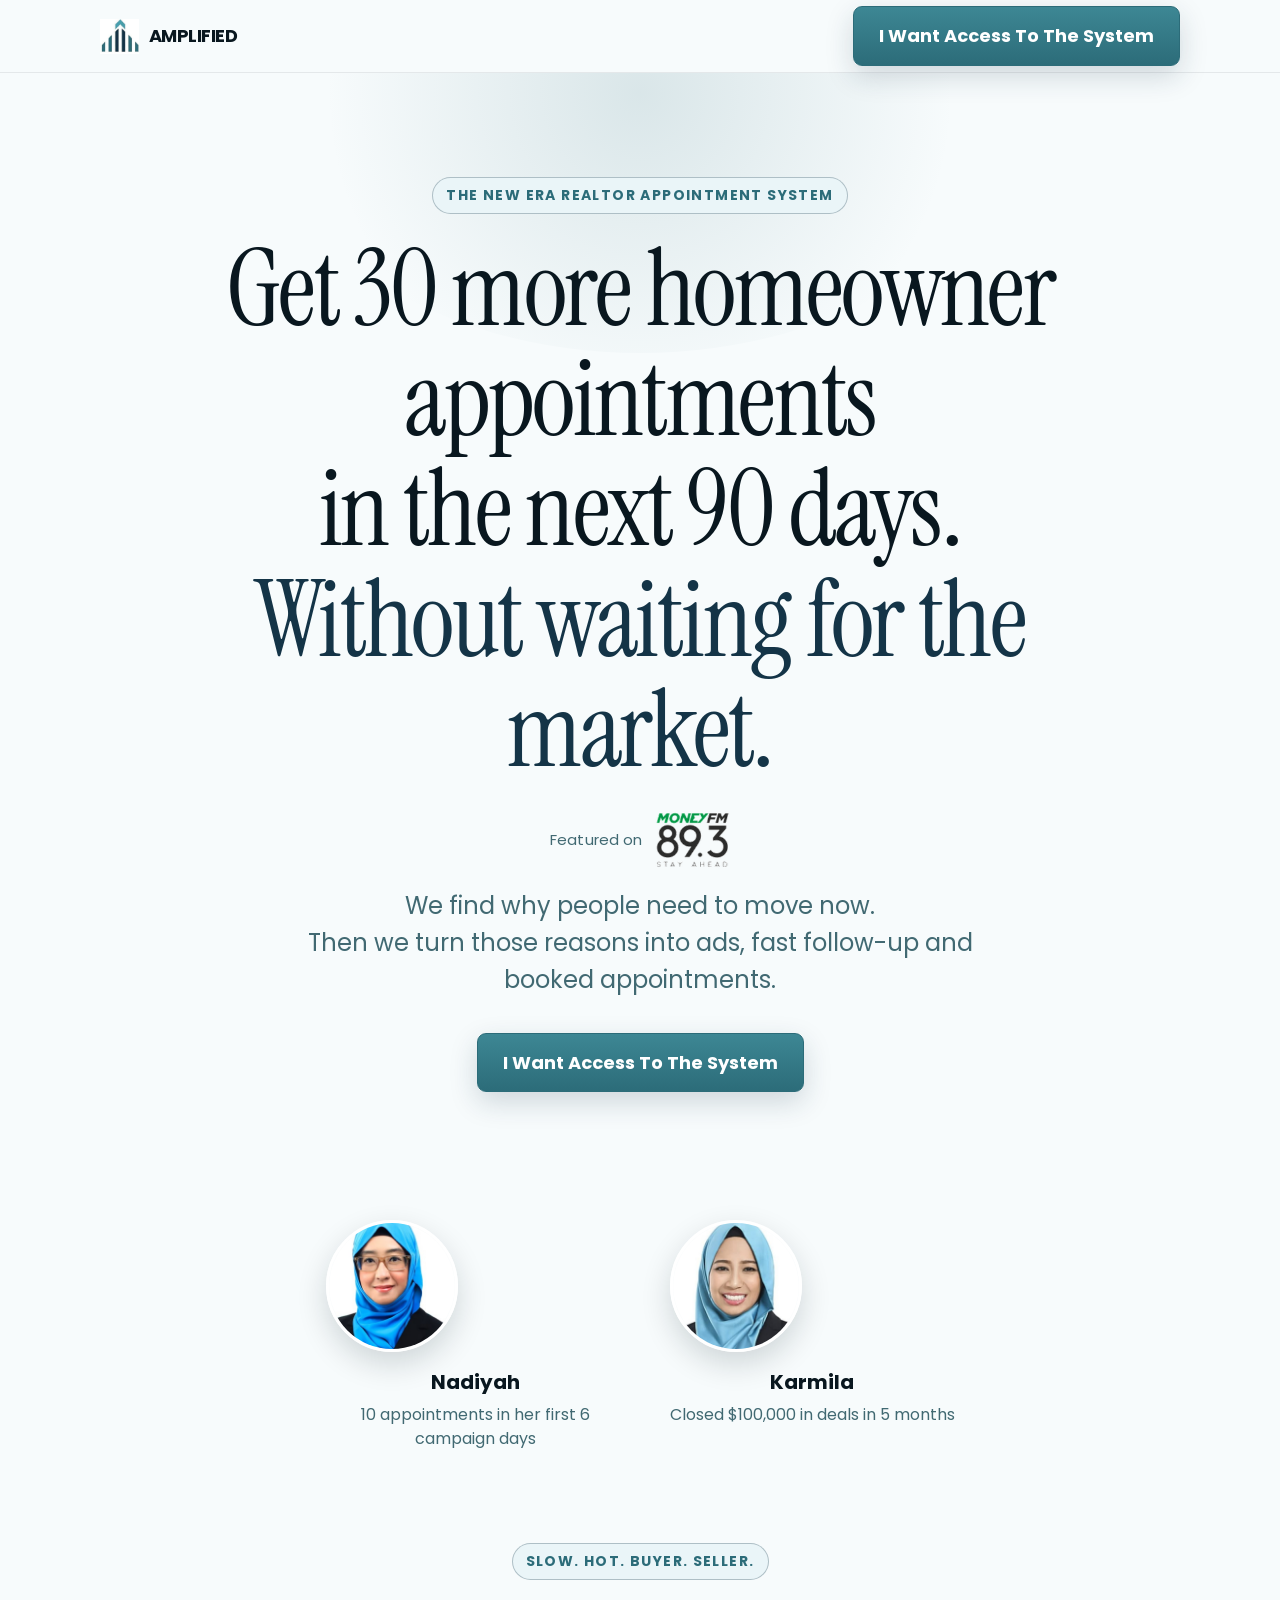
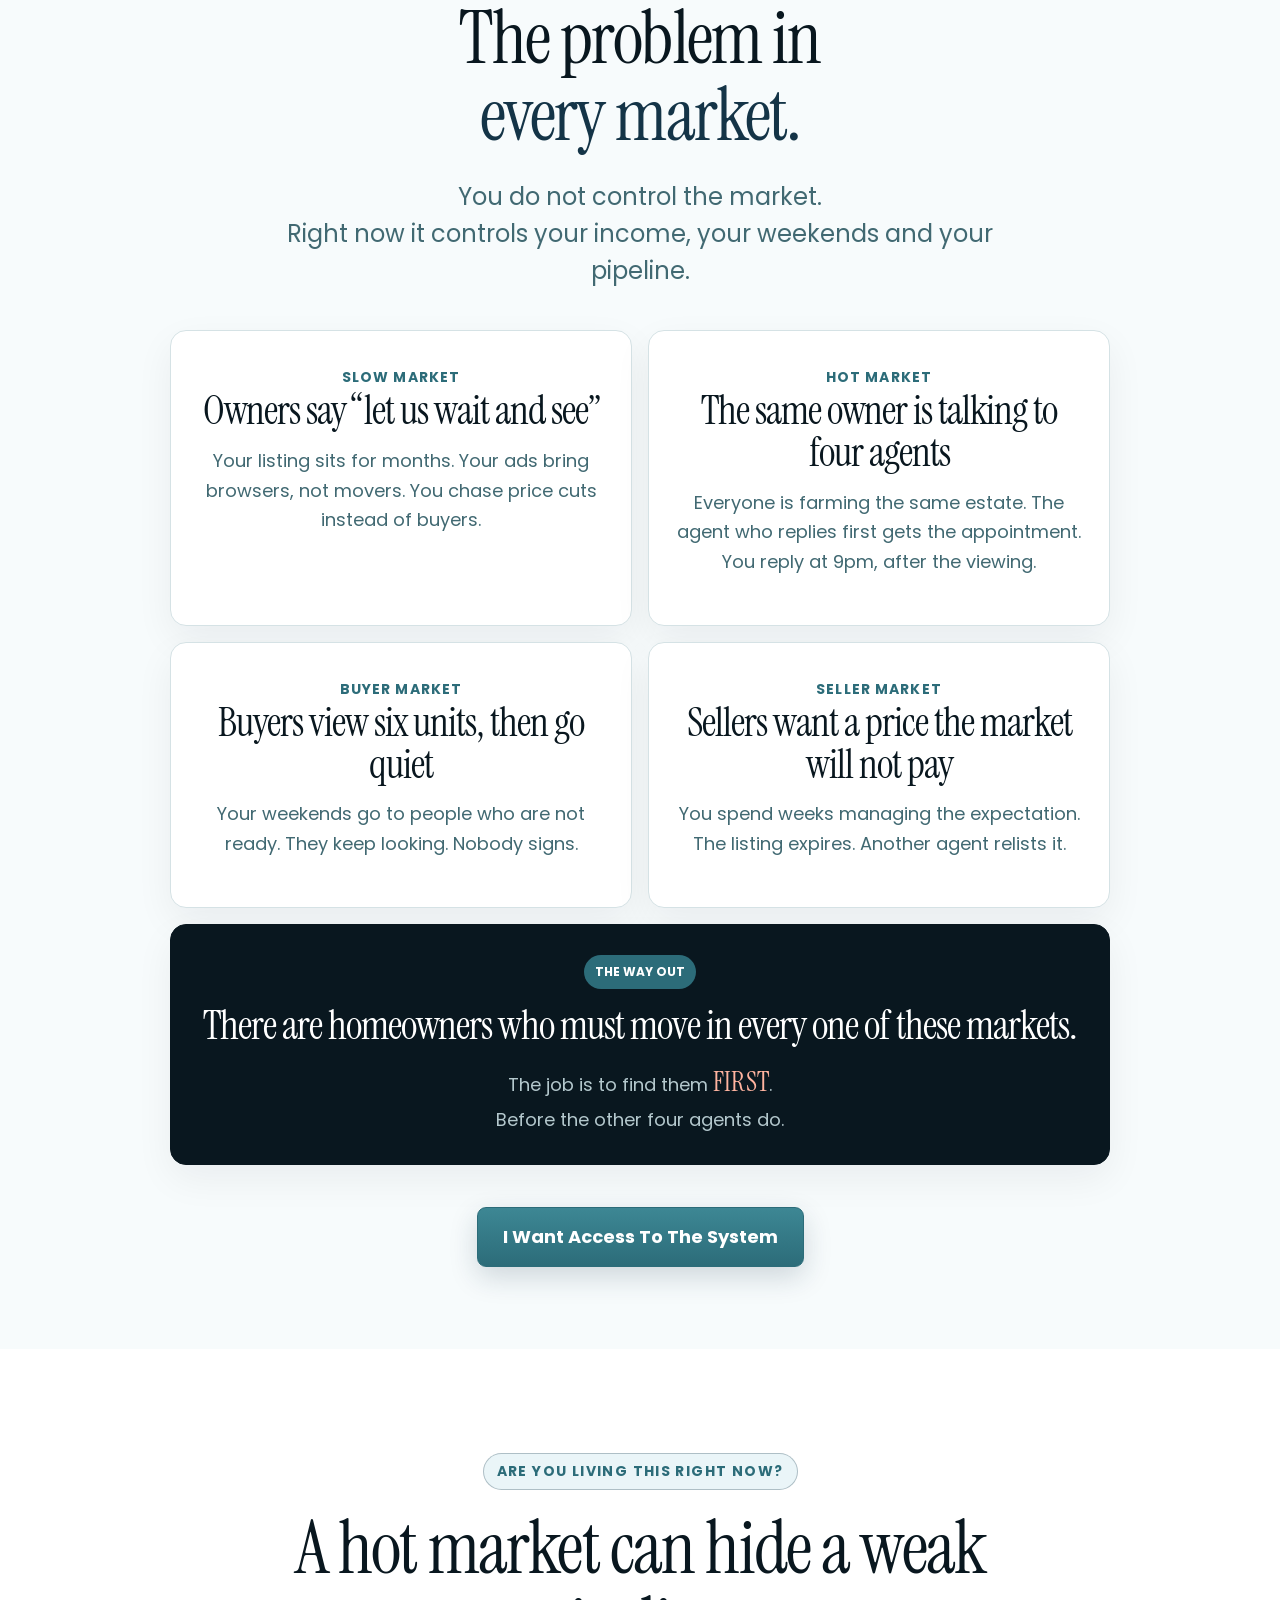
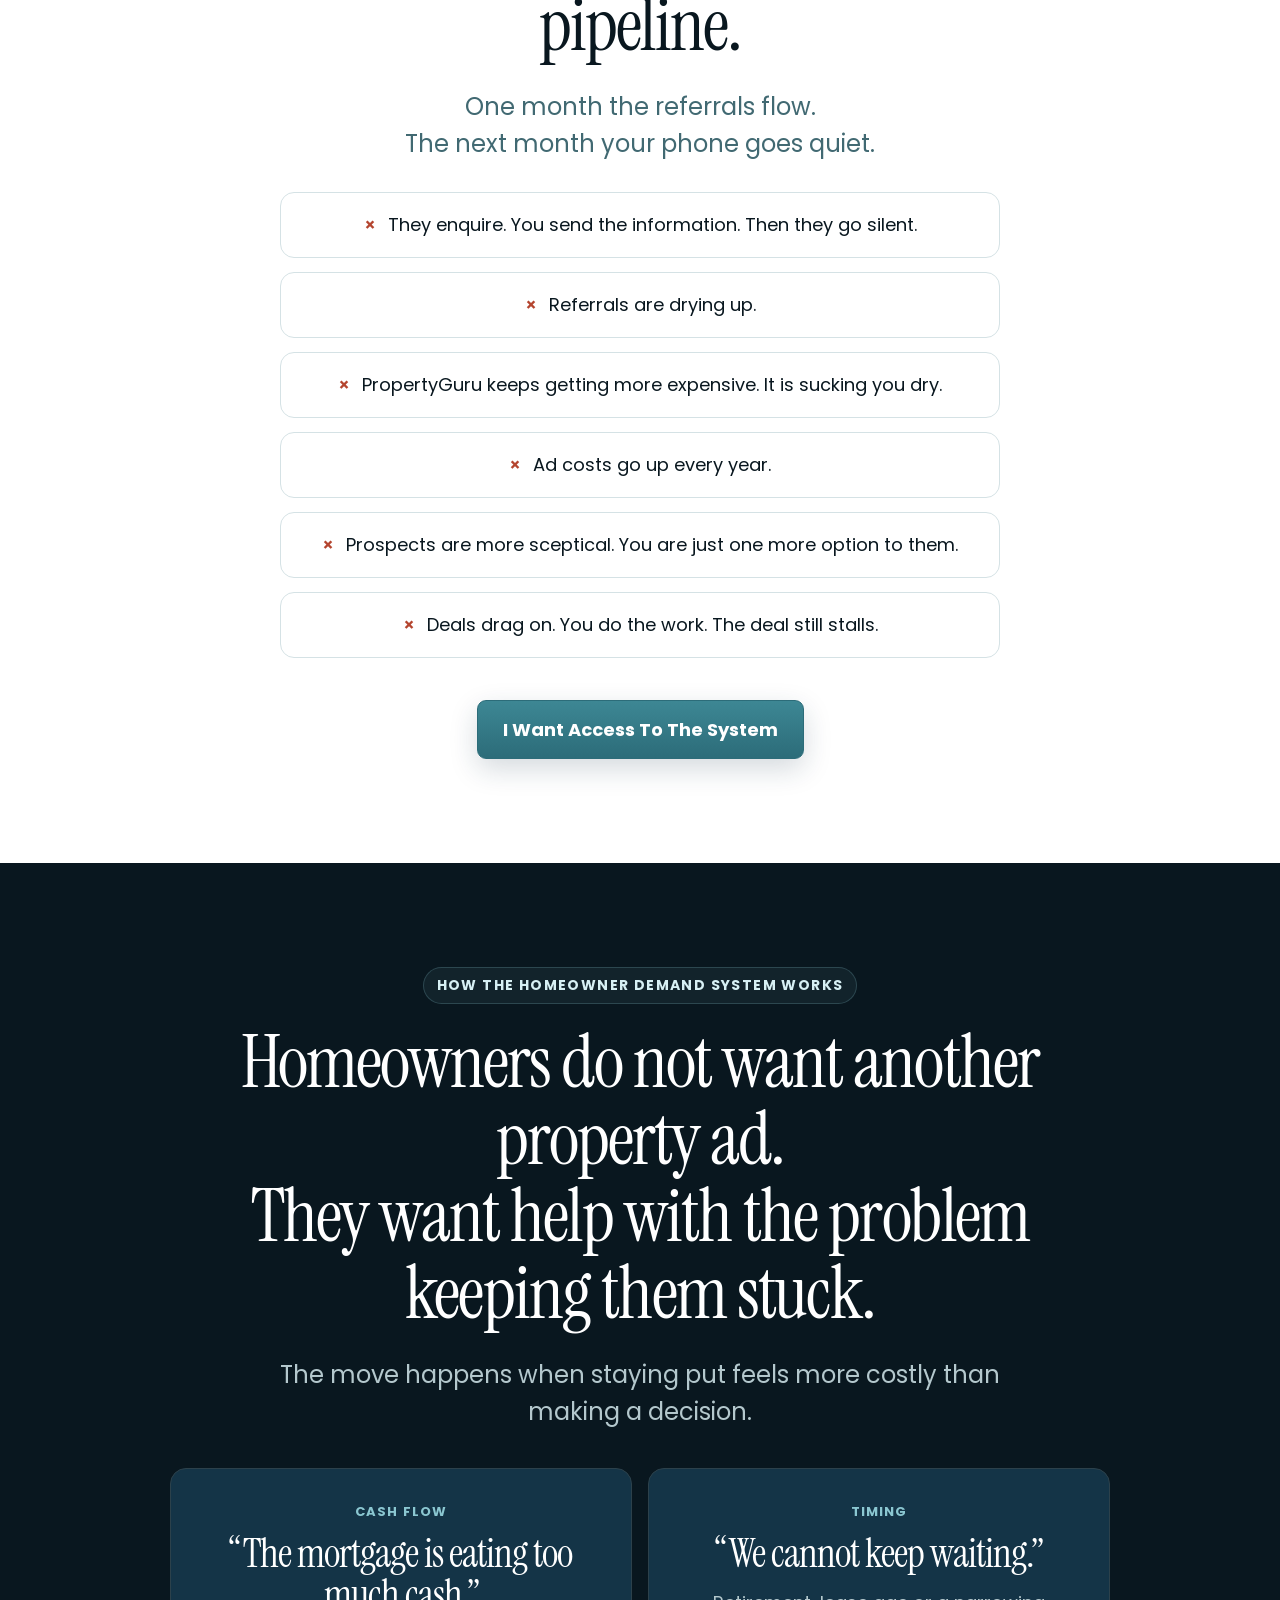
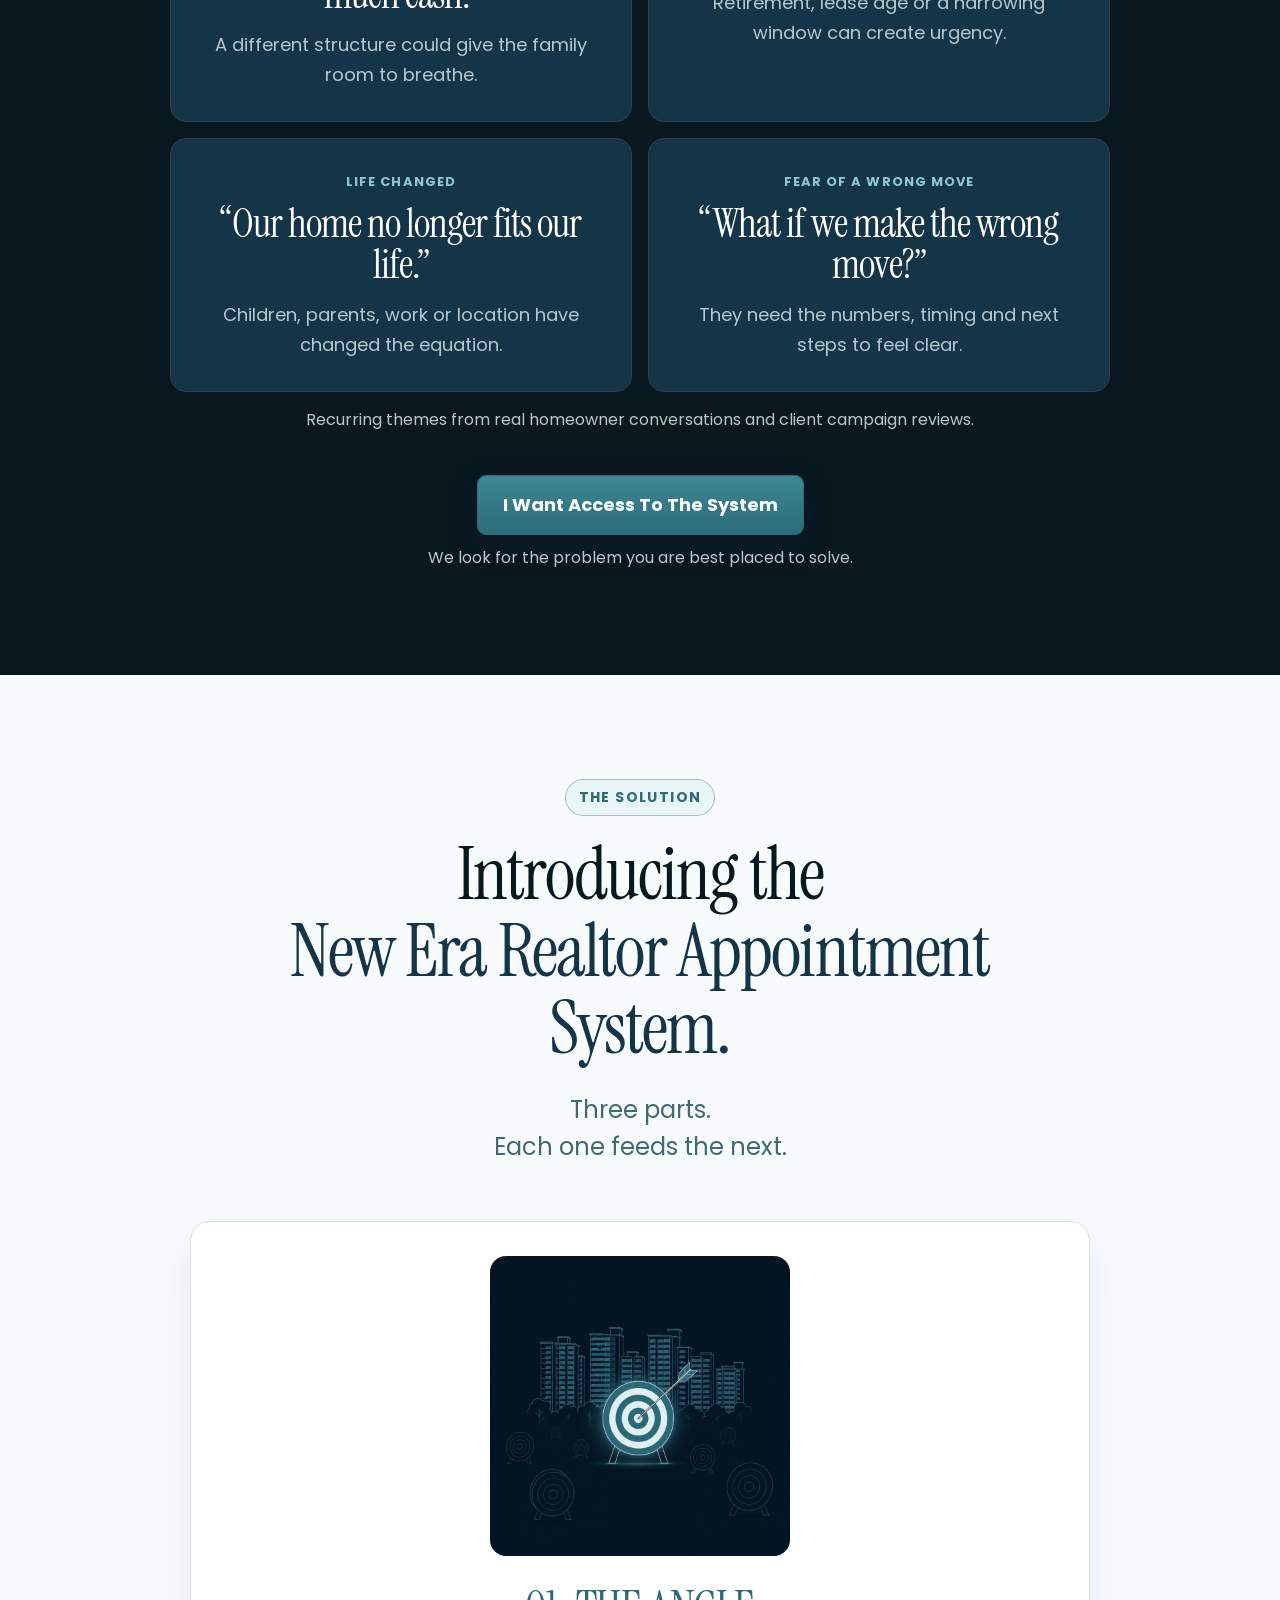
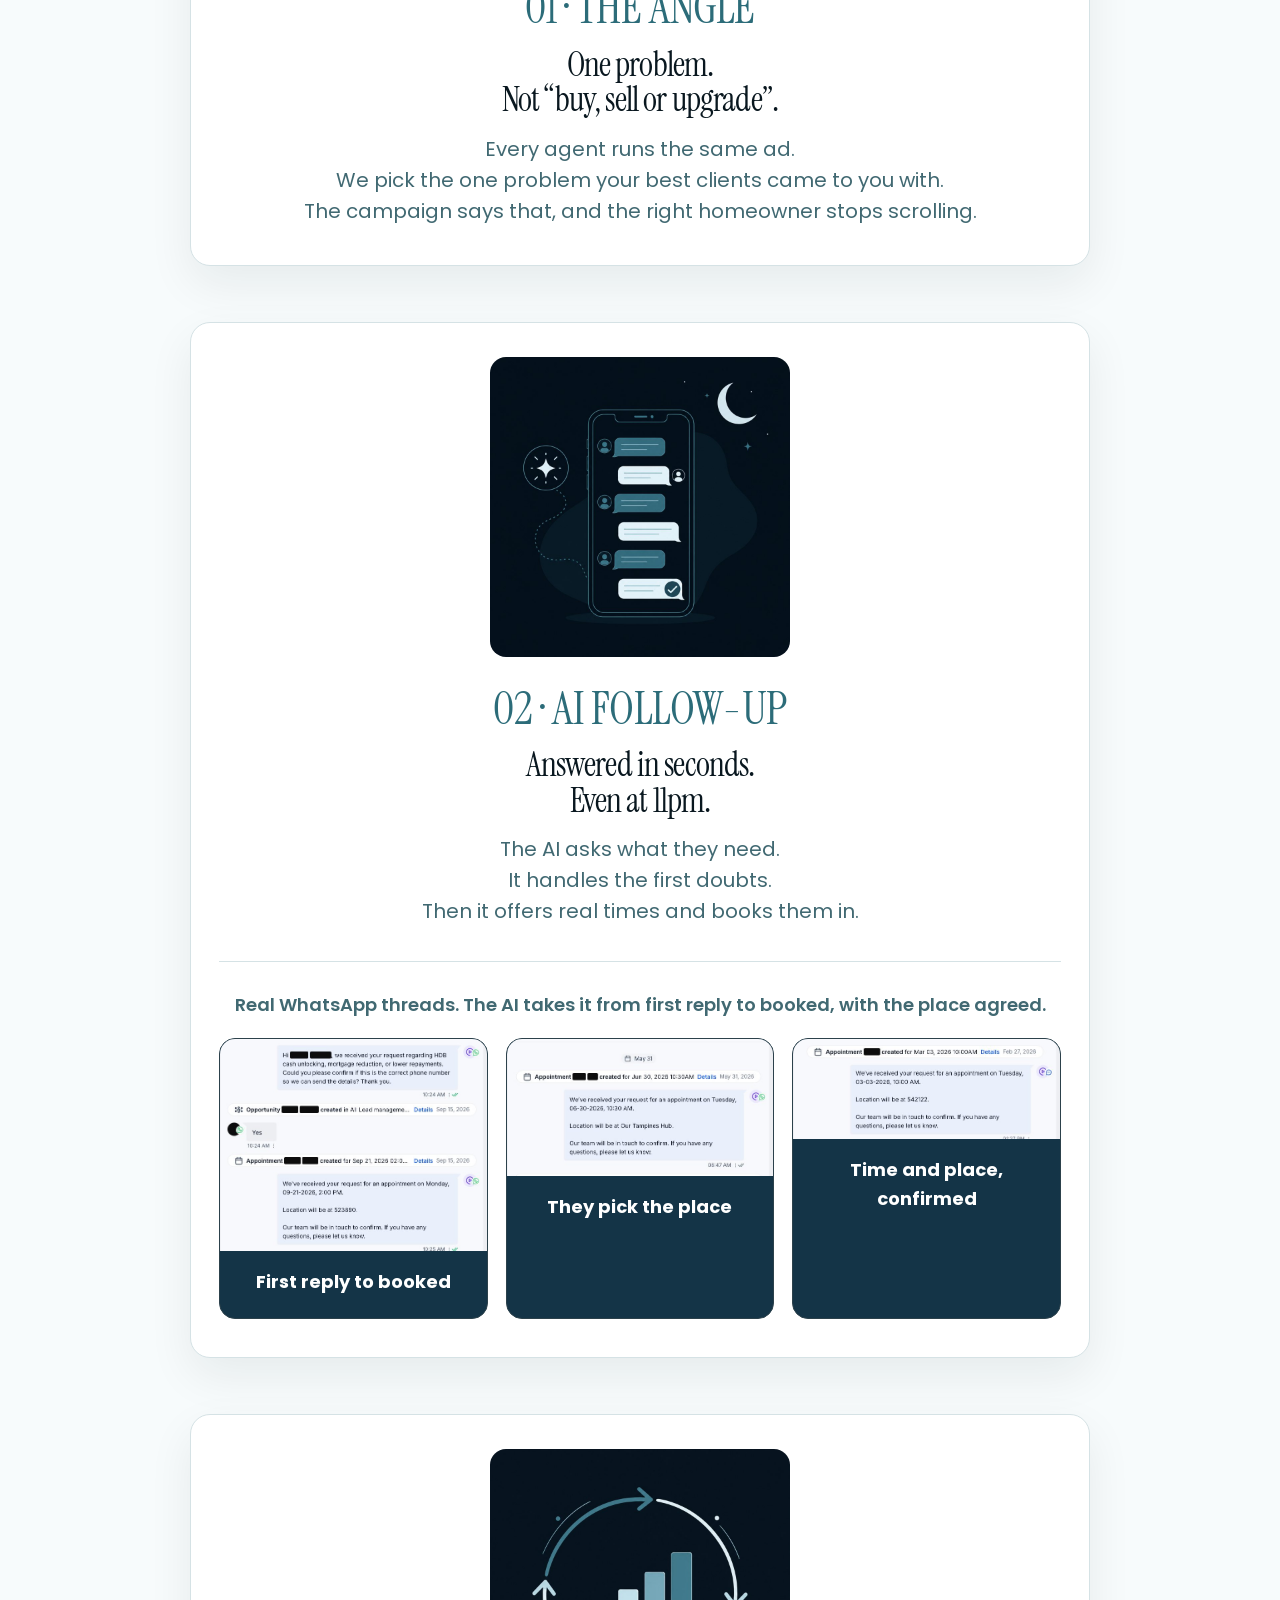
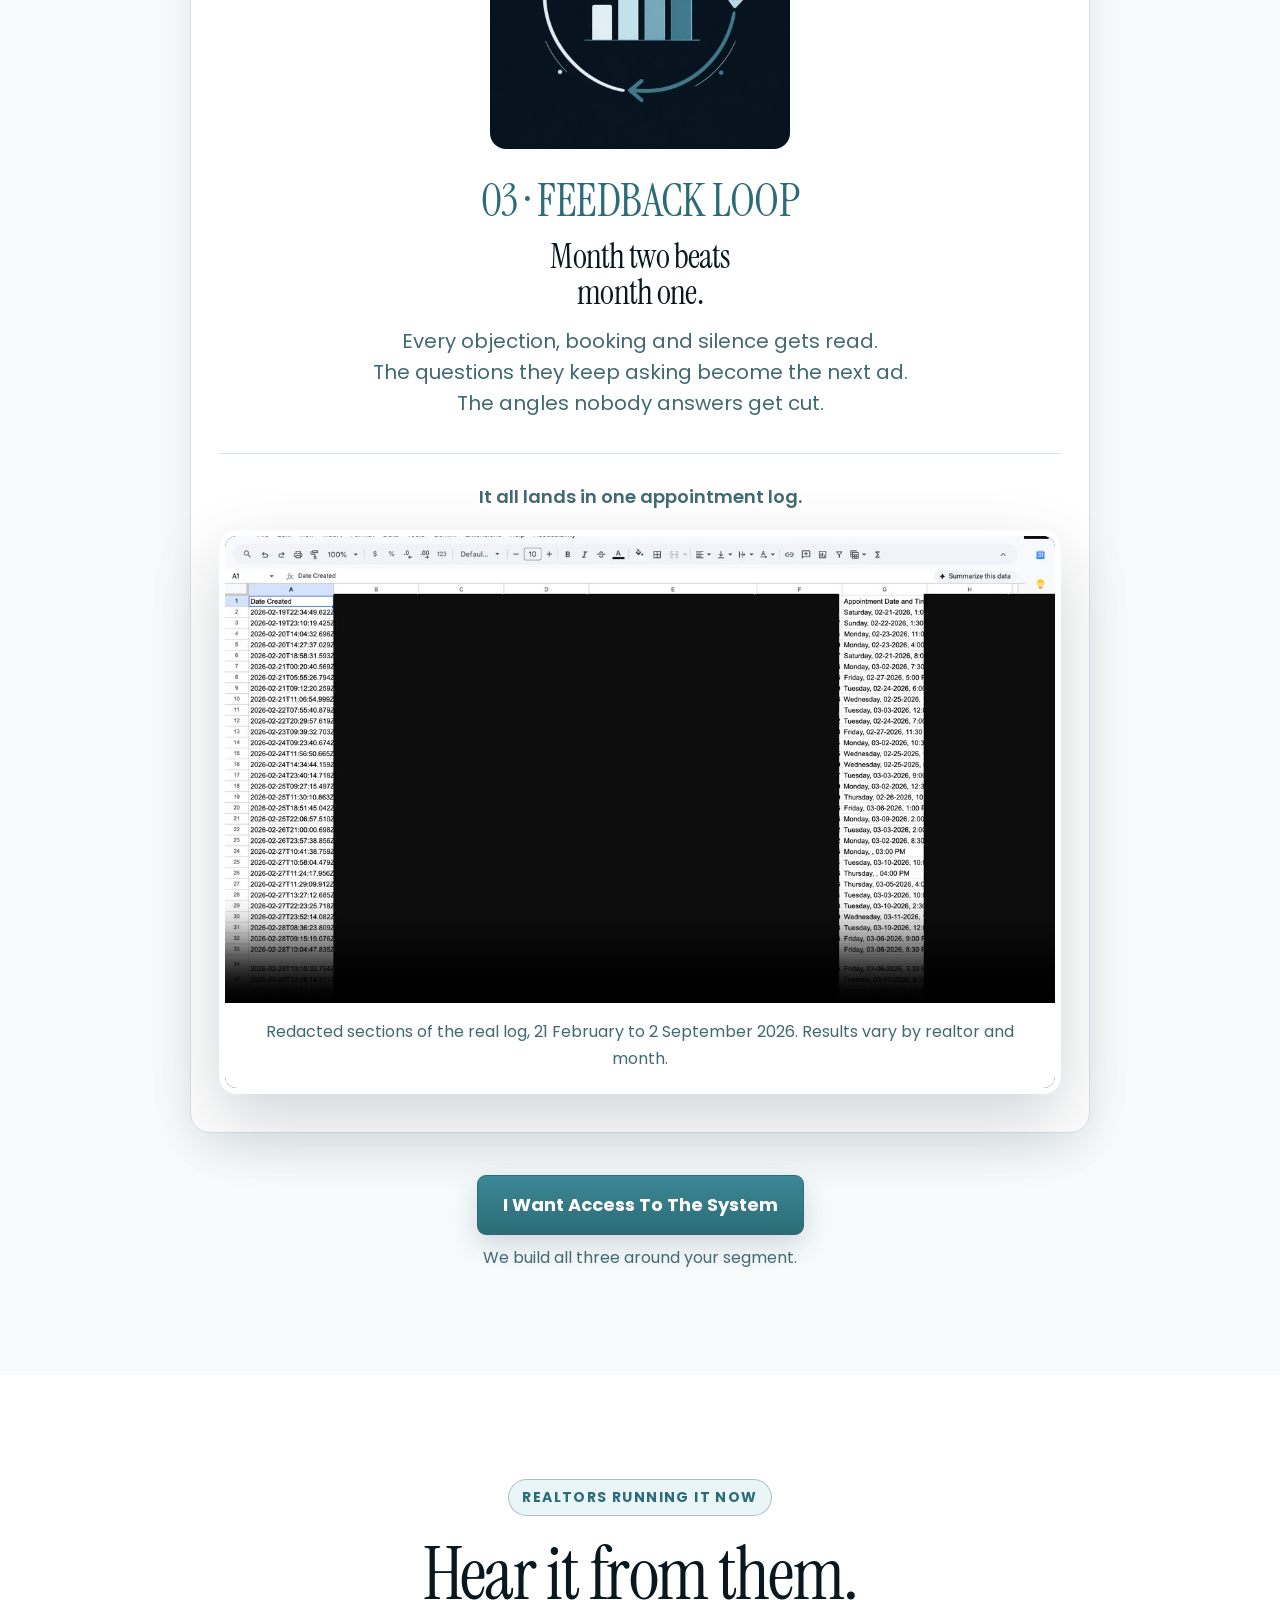
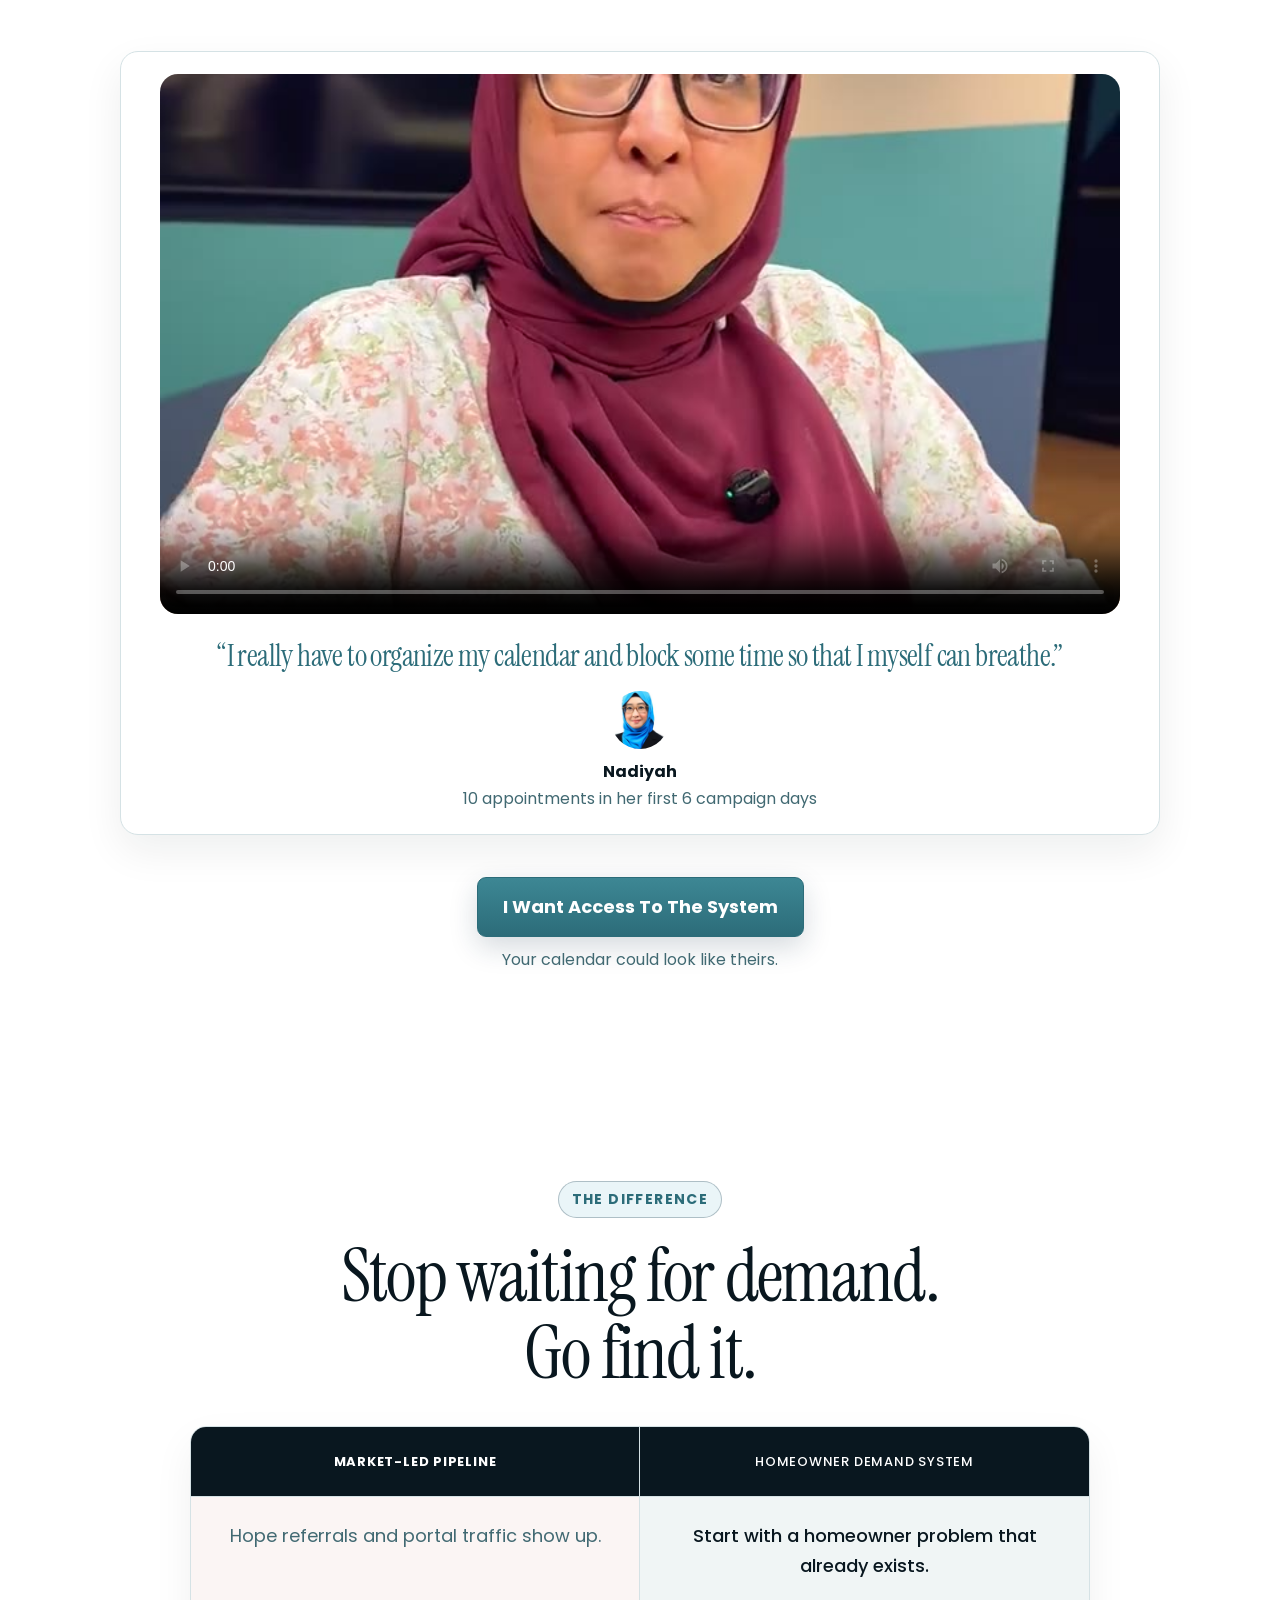
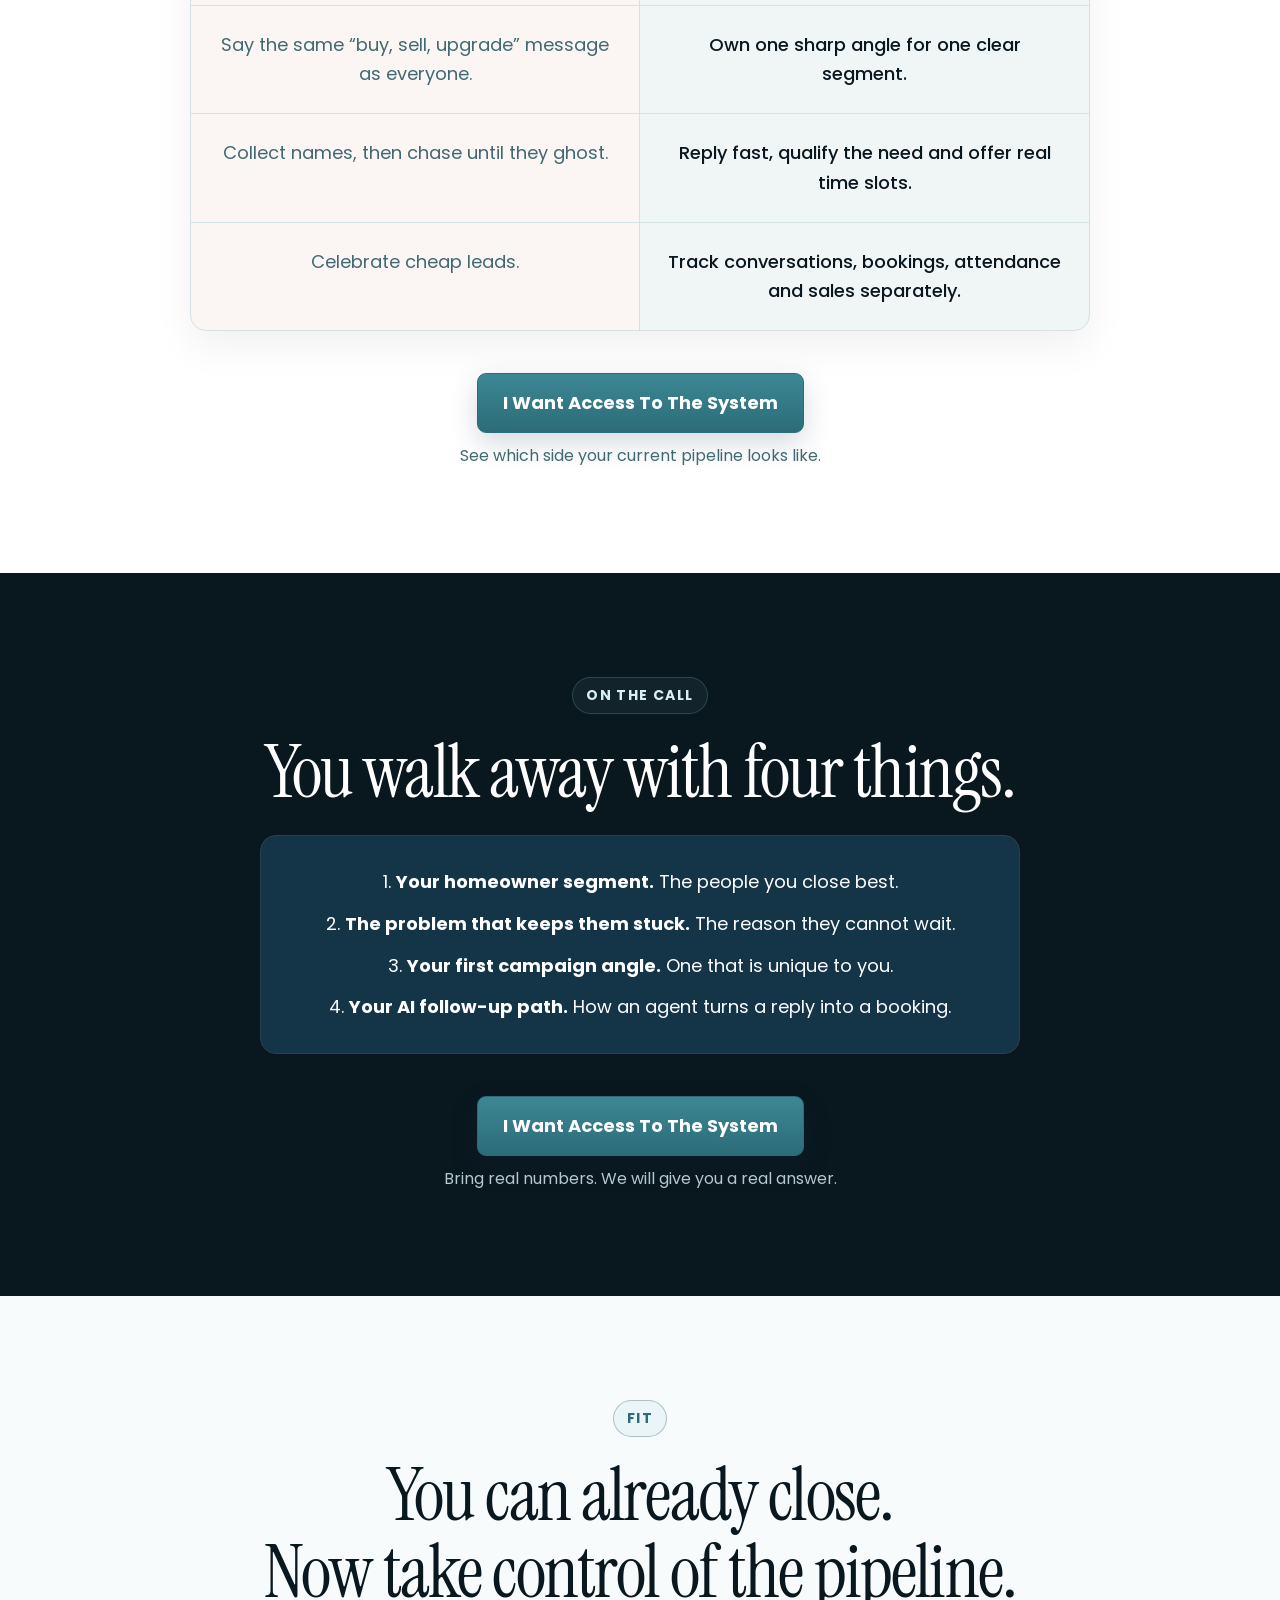
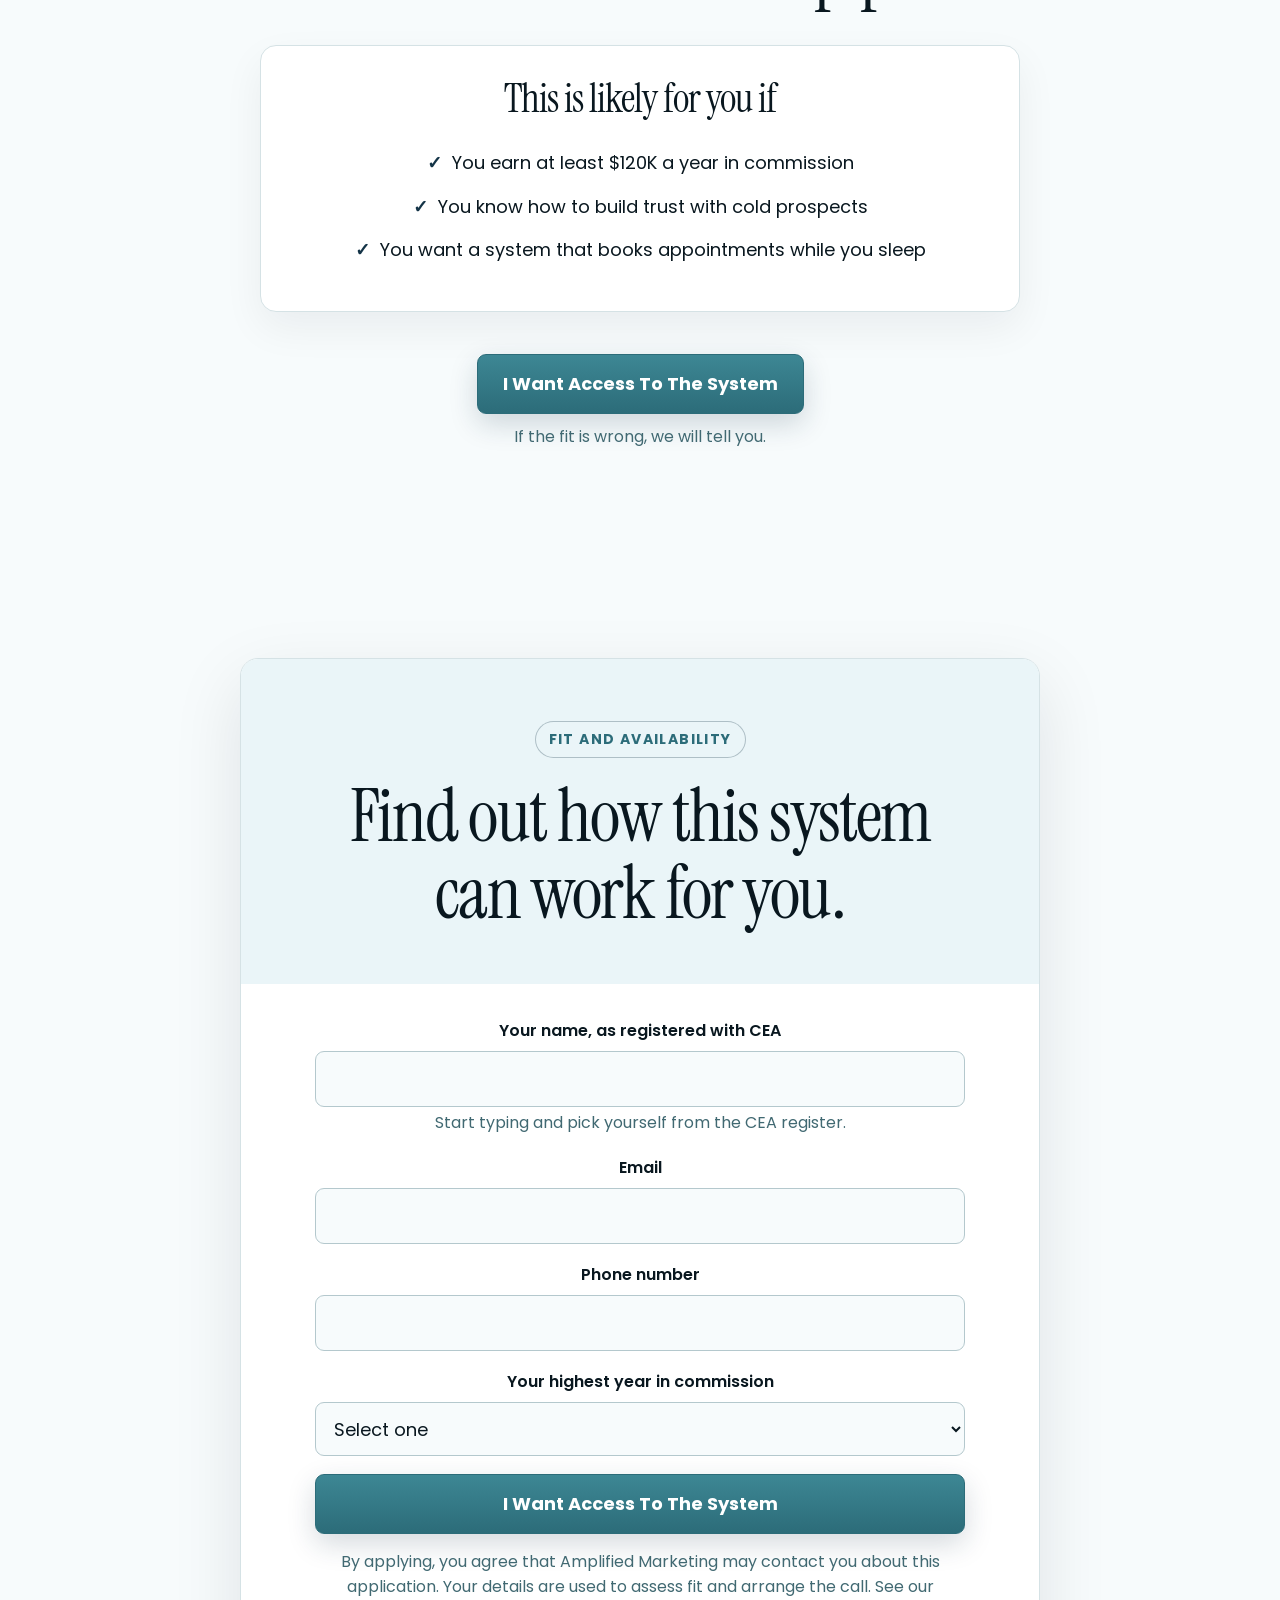
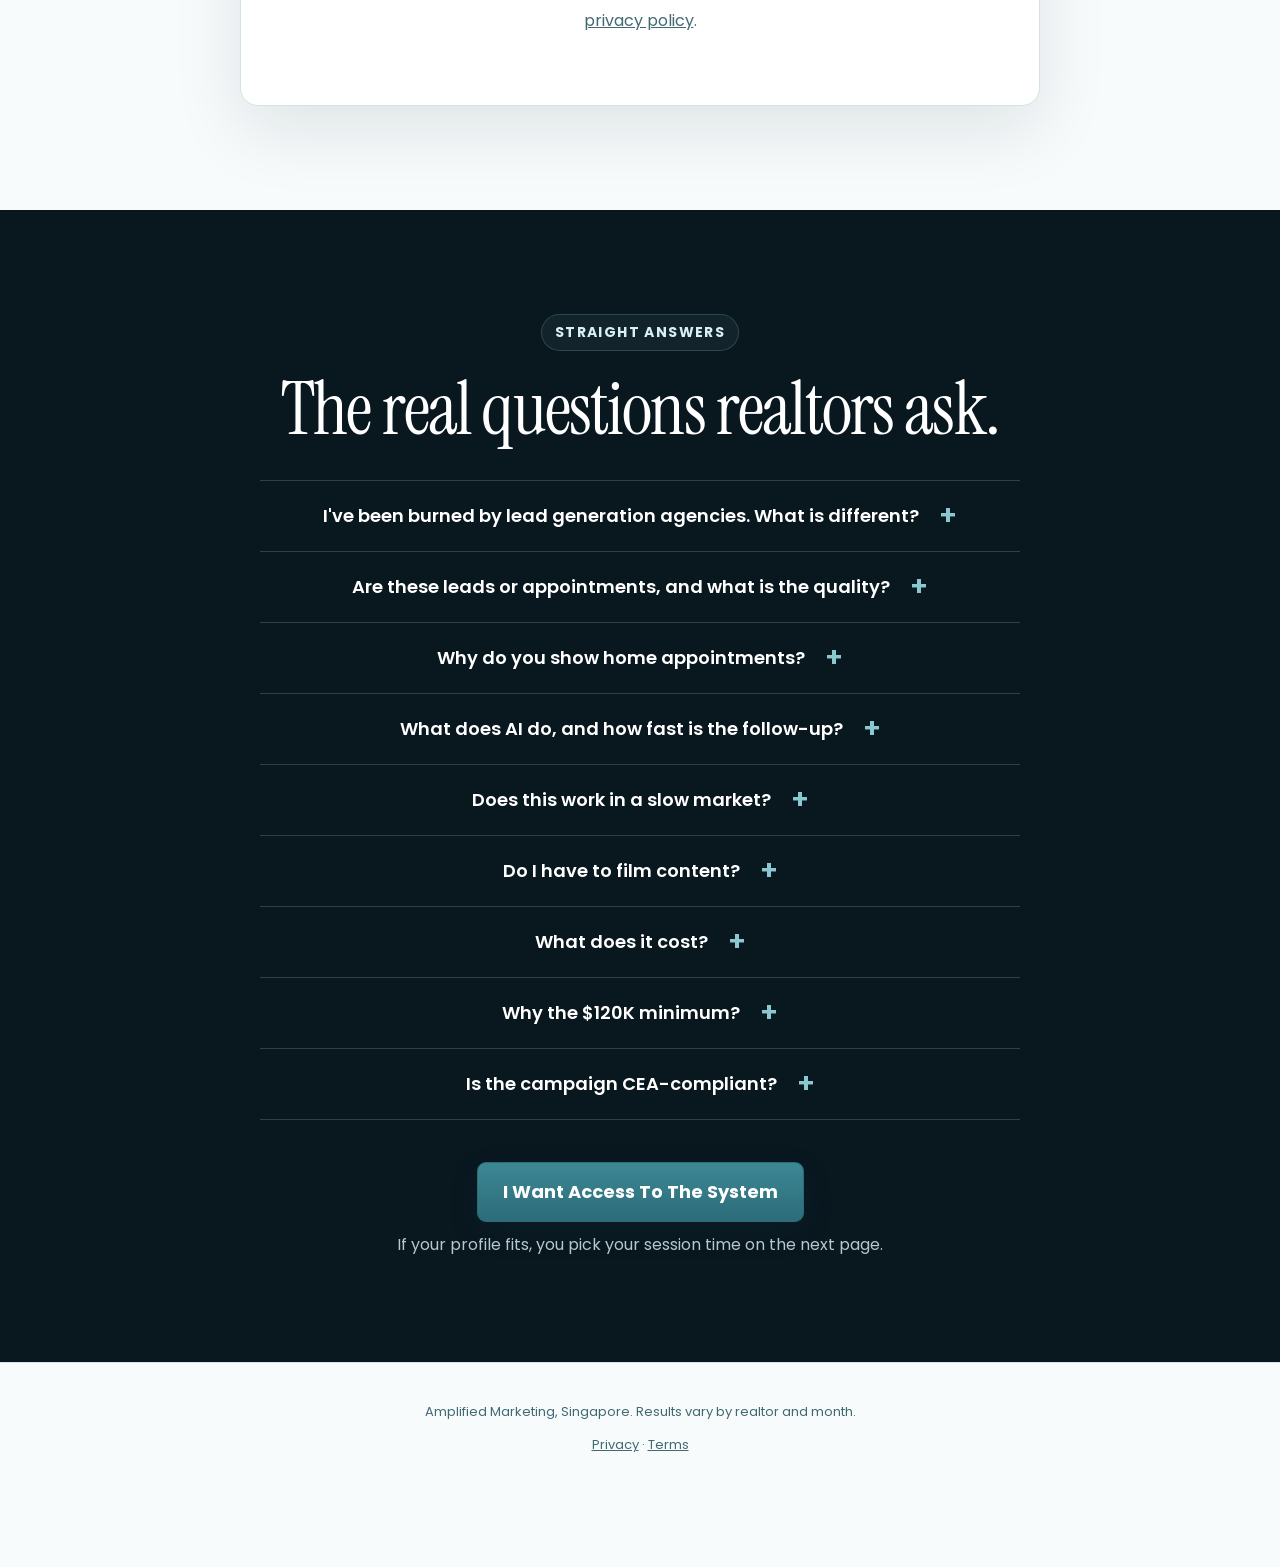
==== commit a1ed6043: "funnel edits: drop hero stats, centred circles, bigger step numbers, caption trim, appointment log b" ====
--- a/index.html
+++ b/index.html
@@ -30,14 +30,6 @@
 <div class="actions">
 <a class="btn" href="#apply">I Want Access To The System</a>
 </div>
-<div aria-label="250 plus appointments booked" class="hero-stat">
-<strong>250+</strong>
-<span>booked appointments in five months, with qualified homeowners</span>
-</div>
-<div aria-label="Supporting results" class="hero-proof one">
-<div><strong>100%</strong><span>automated follow-up, from first reply to booked appointment</span></div>
-</div>
-</div>
 </header>
 <section aria-label="Realtors running this now" class="results-strip">
 <div class="container">
@@ -113,9 +105,9 @@
 <div class="step-proof">
 <p class="step-proof-title">Real WhatsApp threads. The AI takes it from first reply to booked, with the place agreed.</p>
 <div class="conversation-grid agreed" style="margin-top:38px">
-<figure class="conversation"><img alt="Real CRM thread: the homeowner says yes and the appointment is created for 21 September, 2pm" src="assets/convo_agreed_1.jpg"/><figcaption><b>First reply to booked</b>The AI confirms, they say yes, and the session is set for 21 September, 2pm at 523890.</figcaption></figure>
-<figure class="conversation"><img alt="Real CRM thread: appointment created for 30 June with the meeting place agreed" src="assets/convo_agreed_2.jpg"/><figcaption><b>They pick the place</b>Booked for 30 June, 10.30am, at Our Tampines Hub.</figcaption></figure>
-<figure class="conversation"><img alt="Real CRM thread: appointment created for 3 March with the location given" src="assets/convo_agreed_3.jpg"/><figcaption><b>Time and place, confirmed</b>Booked for 3 March, 10am, location given by the homeowner.</figcaption></figure>
+<figure class="conversation"><img alt="Real CRM thread: the homeowner says yes and the appointment is created for 21 September, 2pm" src="assets/convo_agreed_1.jpg"/><figcaption><b>First reply to booked</b></figcaption></figure>
+<figure class="conversation"><img alt="Real CRM thread: appointment created for 30 June with the meeting place agreed" src="assets/convo_agreed_2.jpg"/><figcaption><b>They pick the place</b></figcaption></figure>
+<figure class="conversation"><img alt="Real CRM thread: appointment created for 3 March with the location given" src="assets/convo_agreed_3.jpg"/><figcaption><b>Time and place, confirmed</b></figcaption></figure>
 </div>
 </div>
 </article>
@@ -125,6 +117,13 @@
 <p class="number">03 &middot; FEEDBACK LOOP</p>
 <h3>Month two beats<br/>month one.</h3>
 <p class="lede">Every objection, booking and silence gets read.<br/>The questions they keep asking become the next ad.<br/>The angles nobody answers get cut.</p>
+<div class="step-proof">
+<p class="step-proof-title">It all lands in one appointment log.</p>
+<div class="media-frame">
+<video controls="" muted="" playsinline="" poster="assets/real_sheet_poster.jpg" preload="metadata" src="video/real_sheet.mp4"></video>
+<div class="media-caption">Redacted sections of the real log, 21 February to 2 September 2026. Results vary by realtor and month.</div>
+</div>
+</div>
 </article>
 
 <div class="section-cta"><a class="btn" href="#apply">I Want Access To The System</a><p class="cta-note">We build all three around your segment.</p></div>
@@ -142,13 +141,6 @@
 <div class="testimonial-by"><img alt="Singapore realtor speaking in the video" src="assets/nadiyah_face.jpg"/><div><strong>Nadiyah</strong><br/><span class="fine">10 appointments in her first 6 campaign days</span></div></div>
 </figcaption>
 </figure>
-<figure class="client-card">
-<div class="media-frame"><video controls="" playsinline="" poster="assets/karmila_poster.jpg" preload="metadata" src="assets/karmila_testimonial.mp4"></video></div>
-<figcaption>
-<p class="quote small">“Deals worth hundred thousand dollars.”</p>
-<div class="testimonial-by"><img alt="Karmila, Singapore realtor" src="assets/karmila_face.jpg"/><div><strong>Karmila</strong><br/><span class="fine">Three years in the industry, PropNex</span></div></div>
-</figcaption>
-</figure>
 </div>
 <div class="section-cta"><a class="btn" href="#apply">I Want Access To The System</a><p class="cta-note">Your calendar could look like theirs.</p></div>
 </div>
@@ -185,8 +177,7 @@
 <section aria-labelledby="apply-title" class="section" id="apply">
 <div class="container form-shell">
 <div class="form-copy">
-<p class="eyebrow">Fit and availability</p><h2 id="apply-title">Find out how this system can work for you.</h2><p class="muted">Four quick fields.<br/>If you fit, you pick your session time straight away.</p>
-<ul class="checklist"><li>Built for full-time Singapore realtors</li><li>Entry point: $120K a year in commission</li></ul>
+<p class="eyebrow">Fit and availability</p><h2 id="apply-title">Find out how this system can work for you.</h2>
 </div>
 <form class="form-body" id="application-form" novalidate="">
 <div class="error-summary" id="error-summary" role="alert" tabindex="-1"></div>
--- a/styles.css
+++ b/styles.css
@@ -325,3 +325,12 @@
 @media (max-width: 900px) { .step-proof .conversation-grid { grid-template-columns: 1fr; } }
 @media (max-width: 680px) { .step { padding: 26px 16px 30px; } .step > img { max-width: 260px; } }
 .hot { font-family: var(--display); font-size: 1.5em; font-style: normal; letter-spacing: .01em; }
+
+/* 2026-09-20: step hierarchy, the step number leads and the headline follows */
+.step .number { font-family: var(--display); font-size: clamp(30px, 4.4vw, 46px); font-weight: 400; letter-spacing: -.01em; line-height: 1.1; color: var(--teal); margin-bottom: 14px; }
+.step h3 { font-size: clamp(26px, 3.2vw, 34px); color: var(--ink); margin-bottom: 16px; }
+.step .lede { font-size: clamp(17px, 1.9vw, 20px); color: var(--muted); }
+.step > img { max-width: 300px; margin-bottom: 26px; }
+.conversation figcaption { min-height: 0; padding: 16px 18px; }
+.conversation figcaption b { display: block; font-size: 18px; }
+@media (max-width: 680px) { .step .number { font-size: 30px; } .step h3 { font-size: 26px; } }
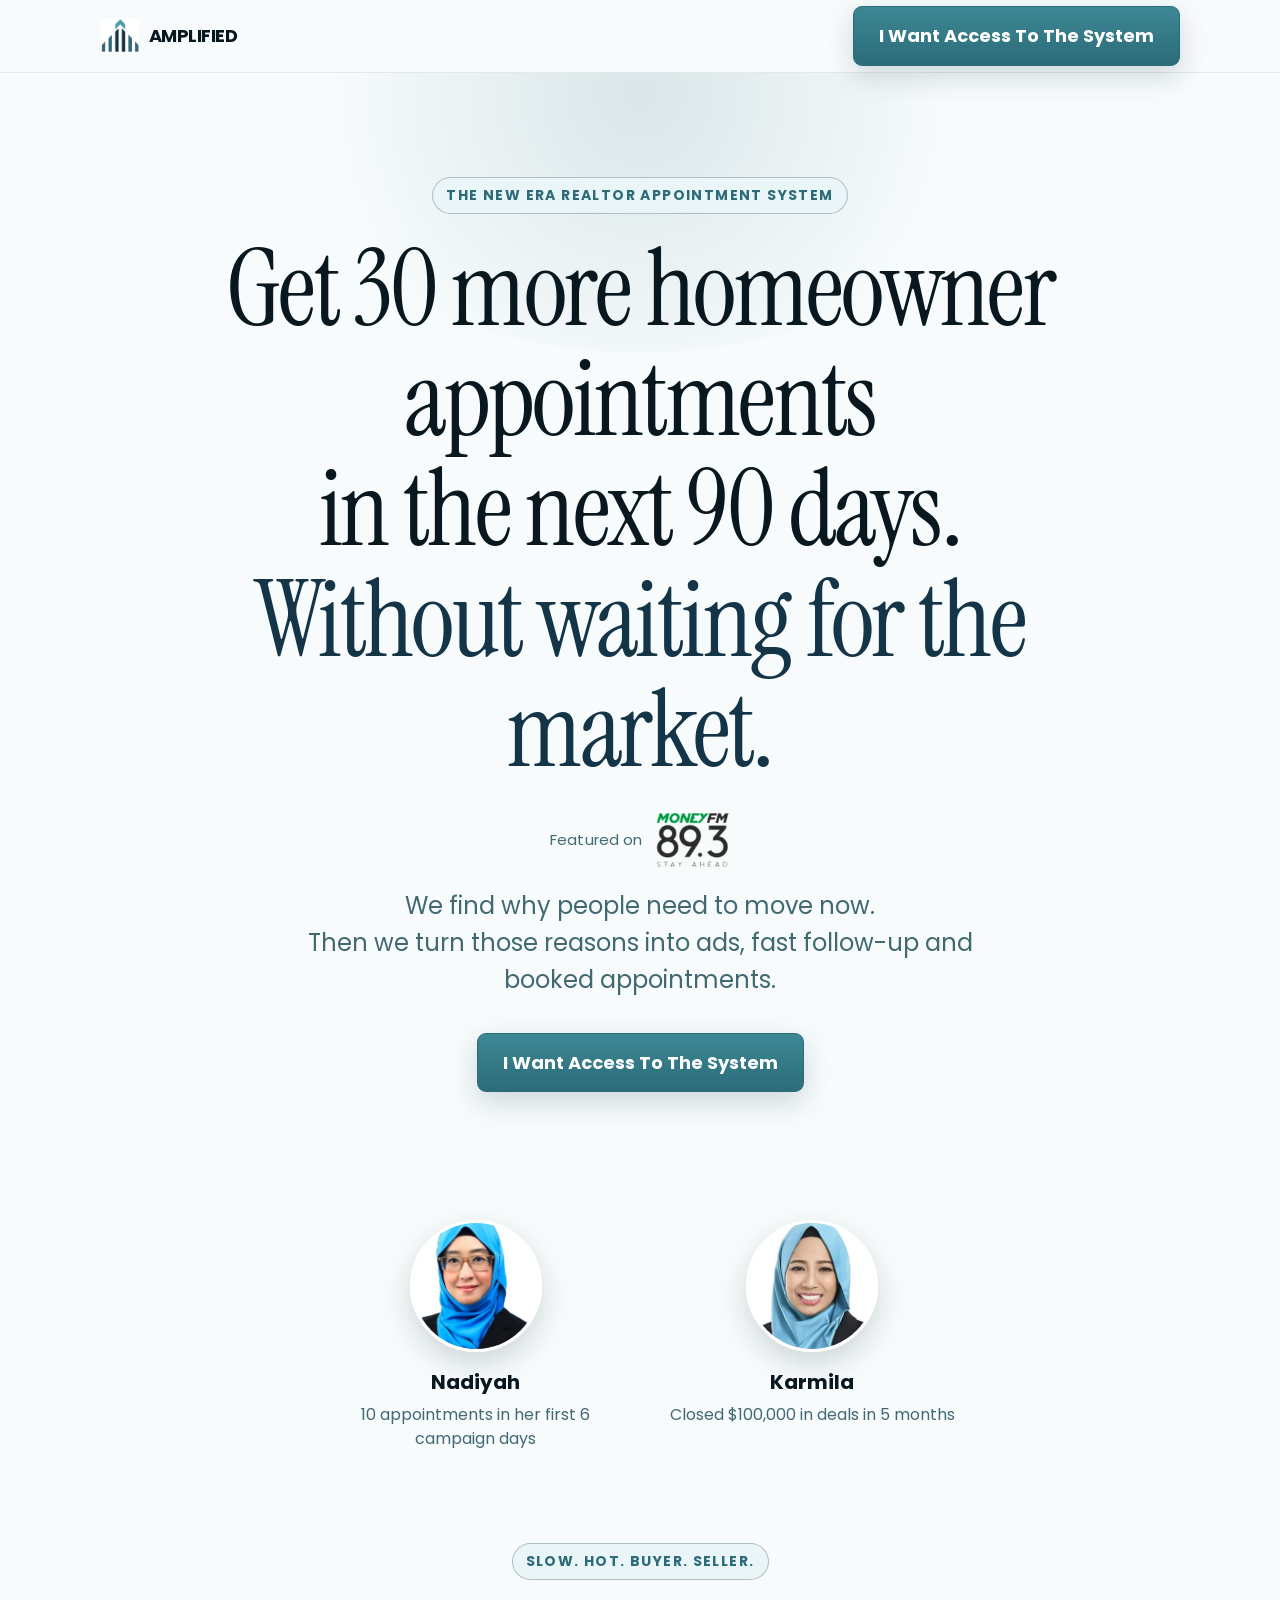
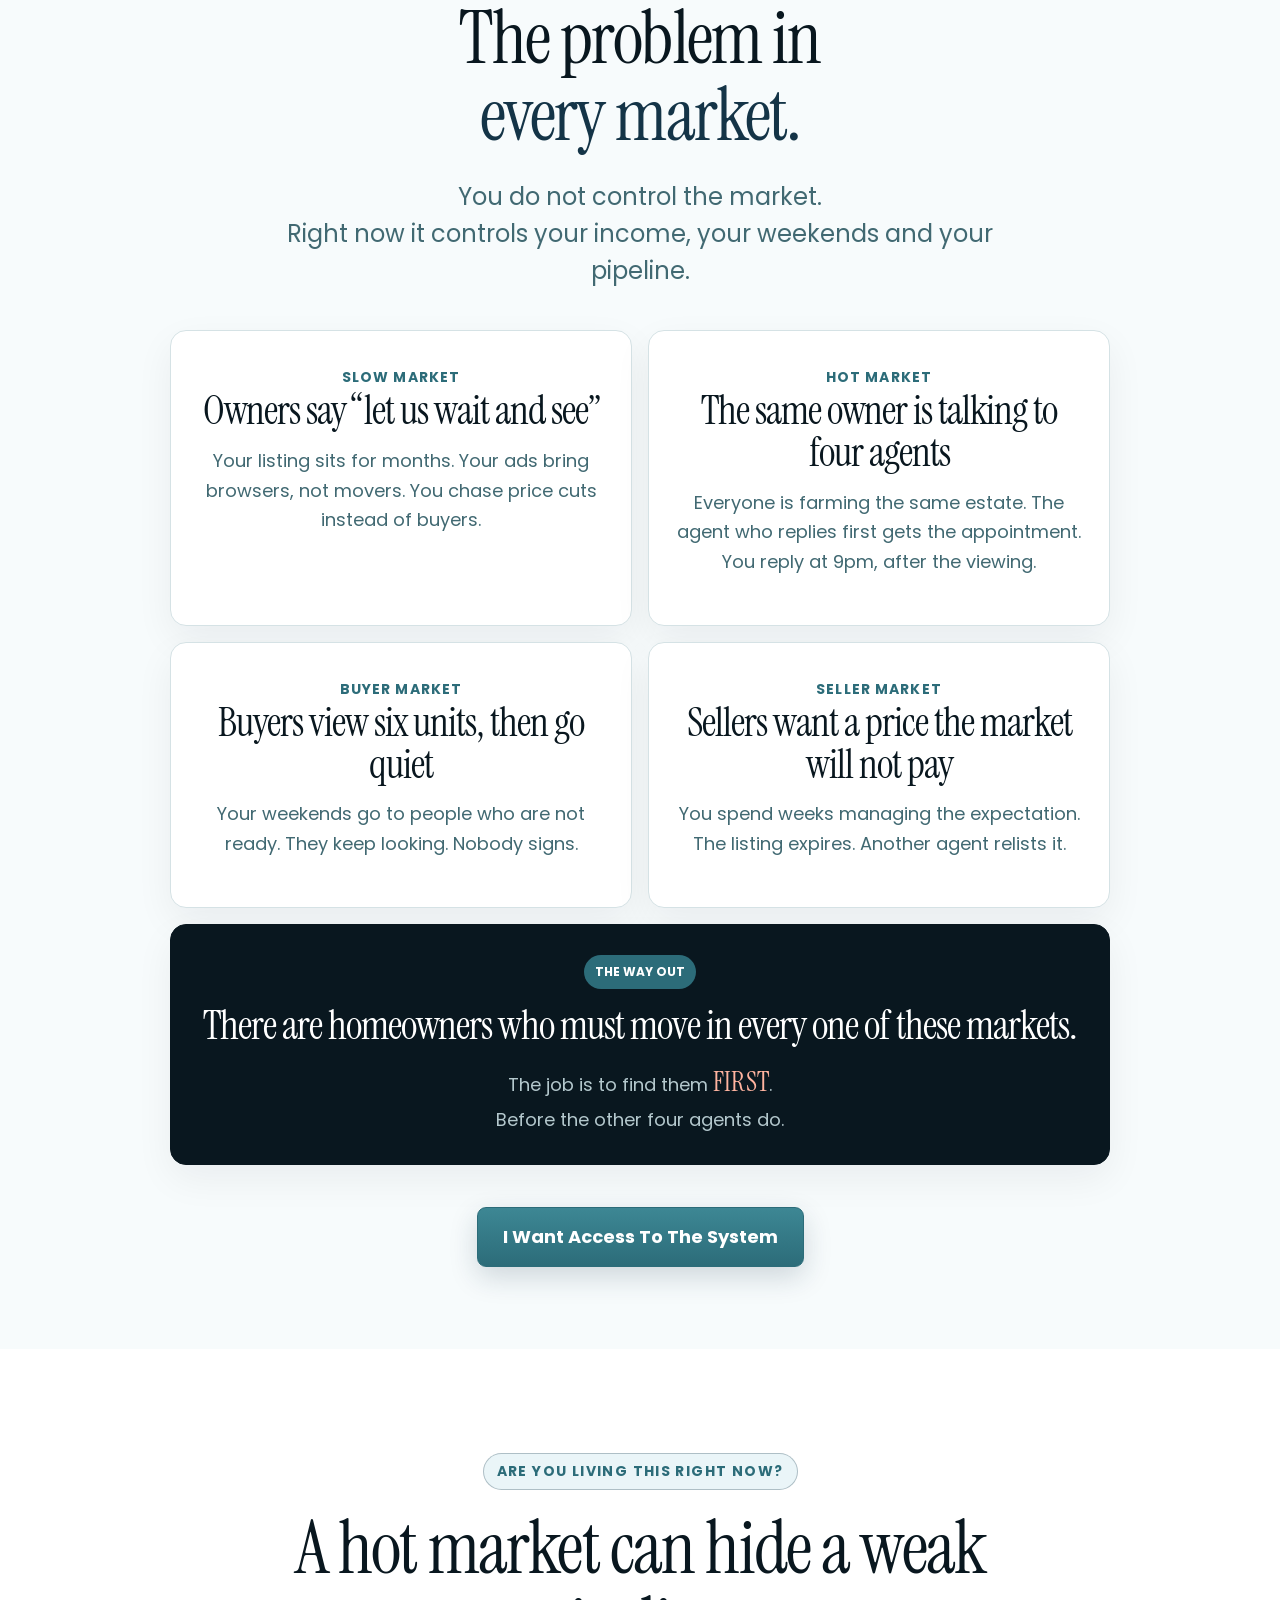
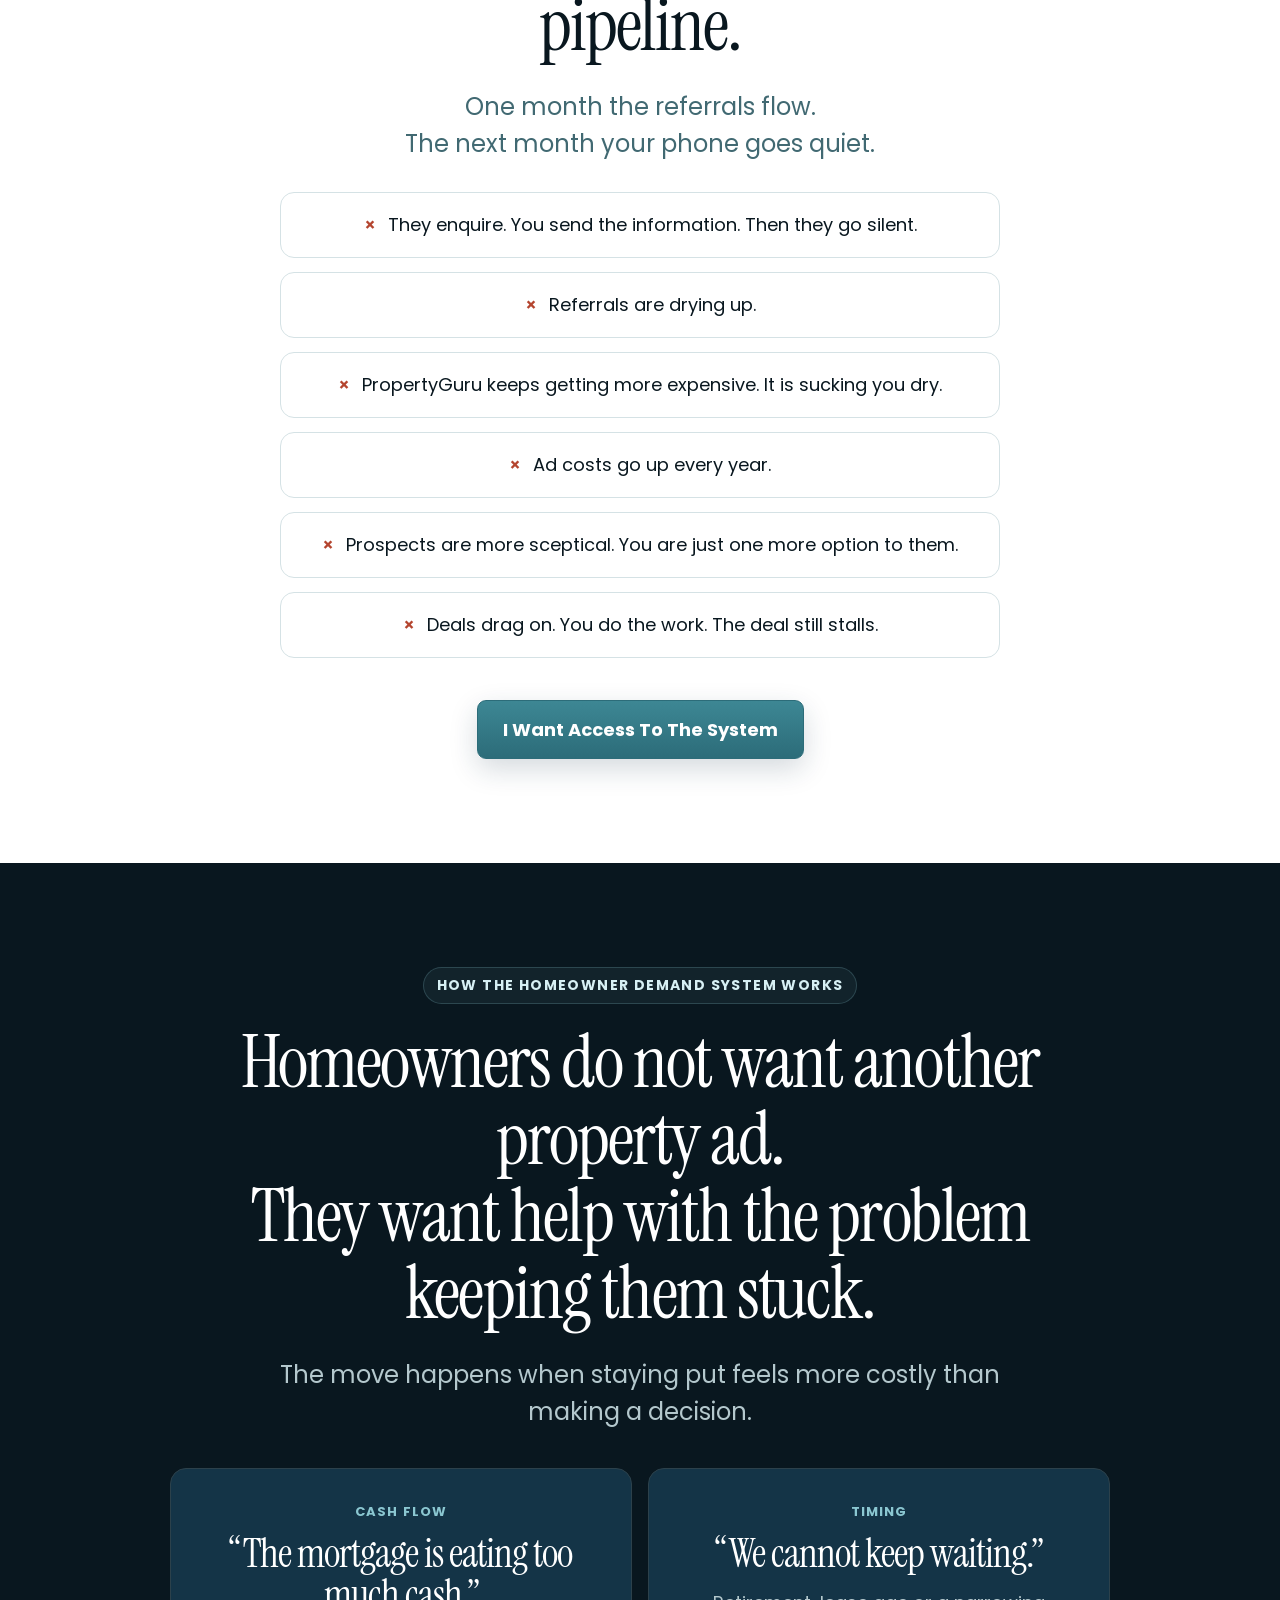
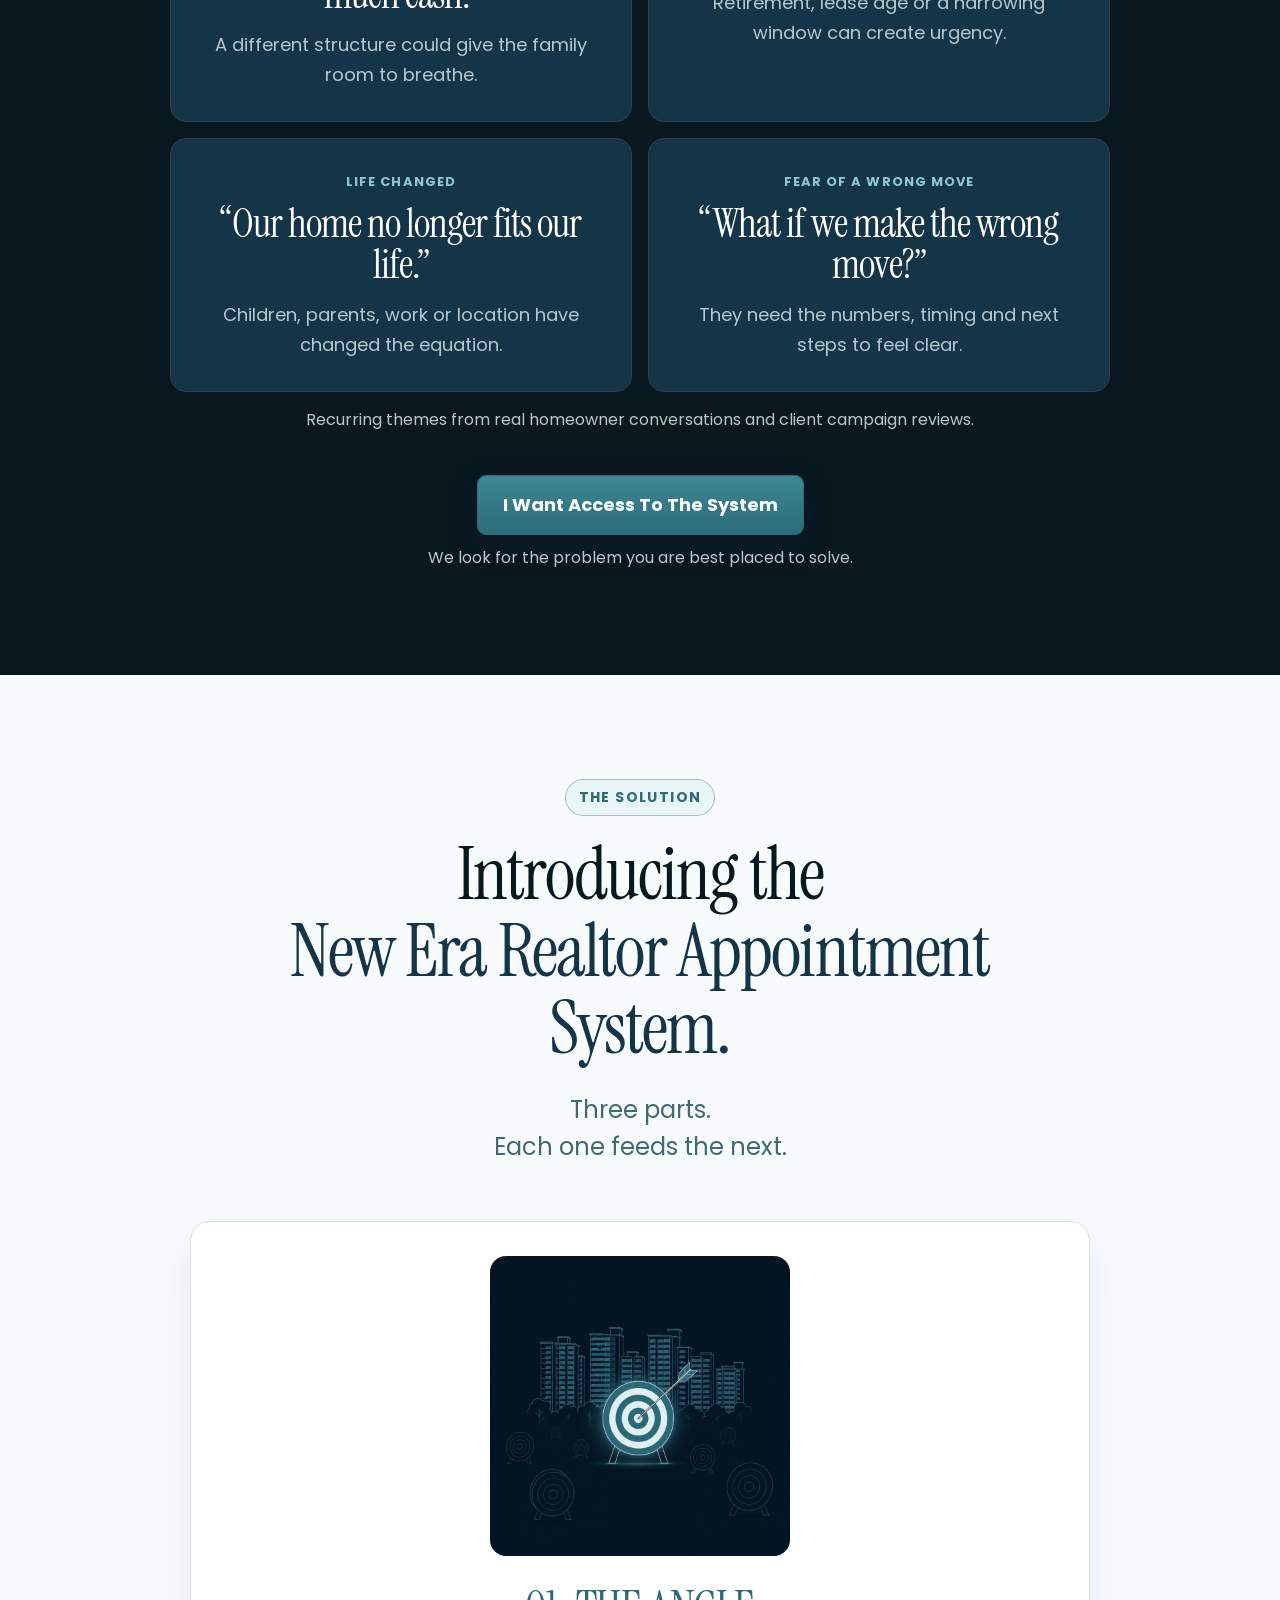
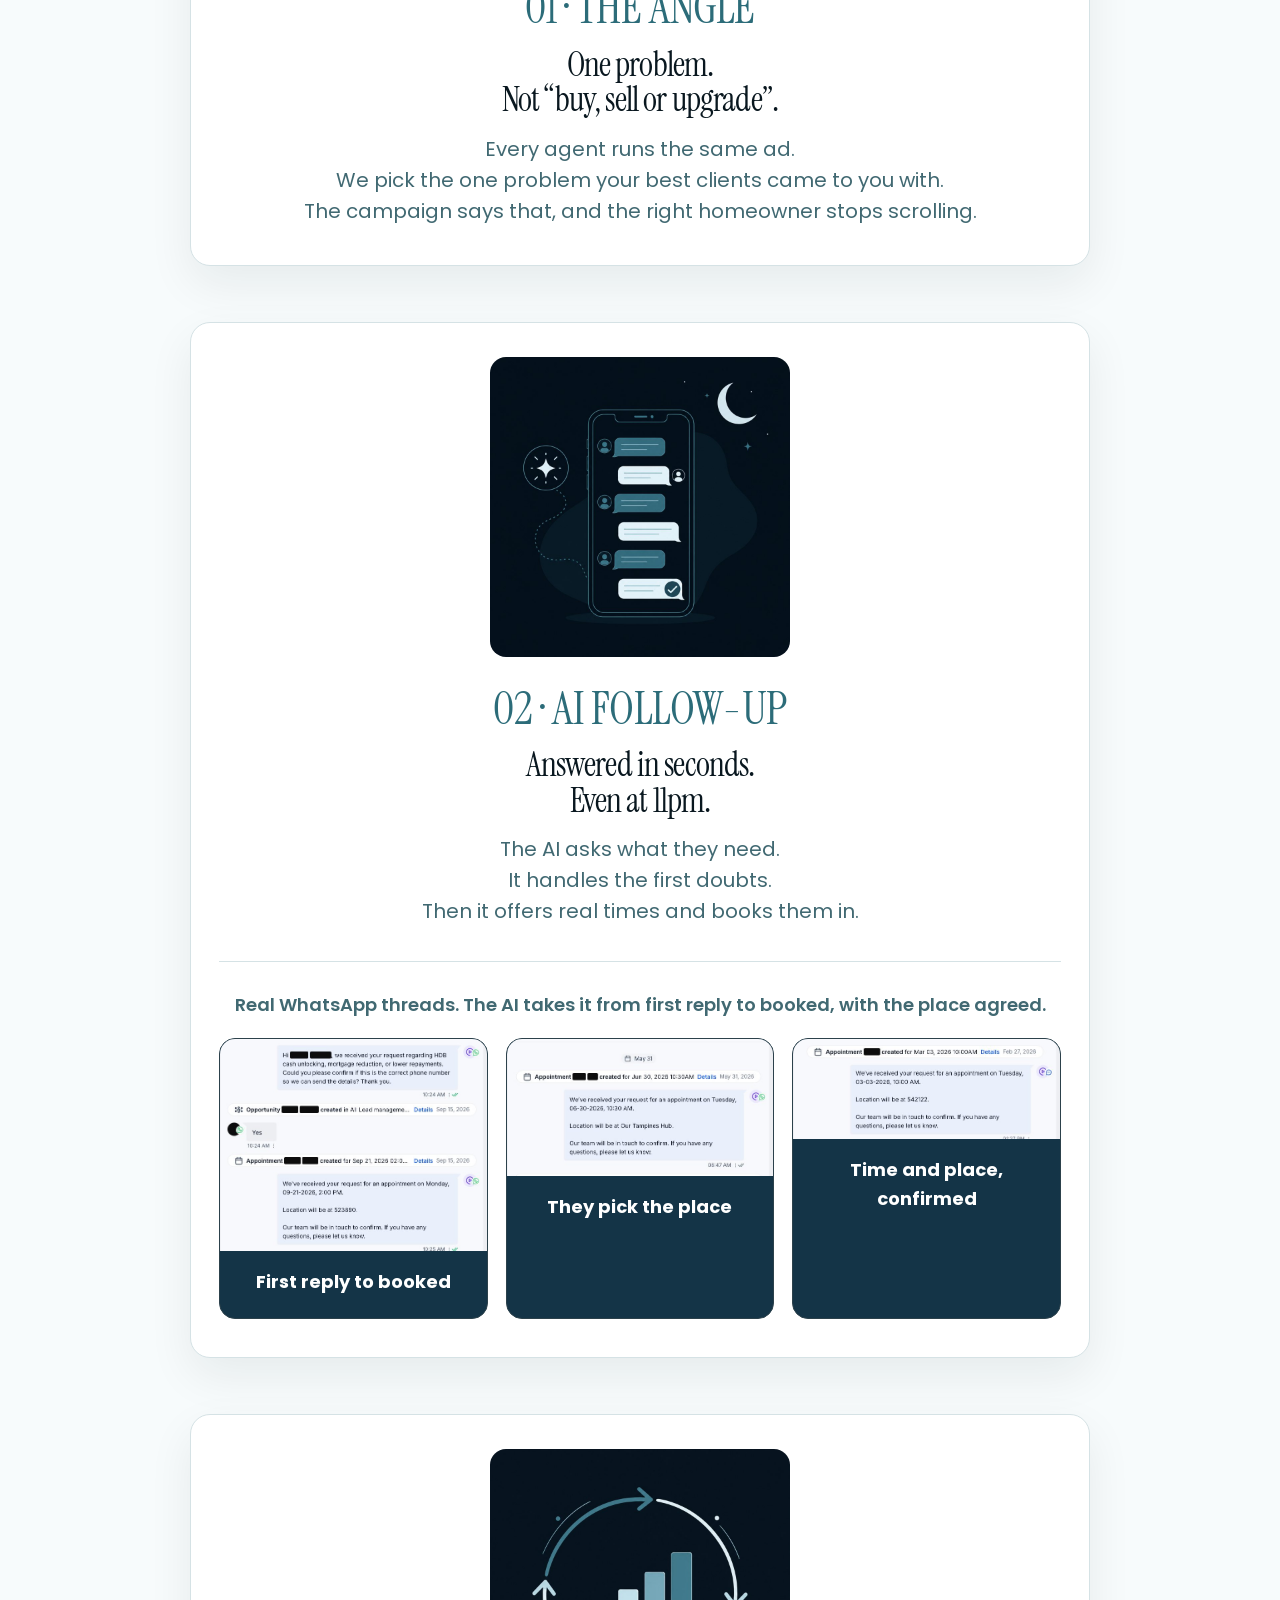
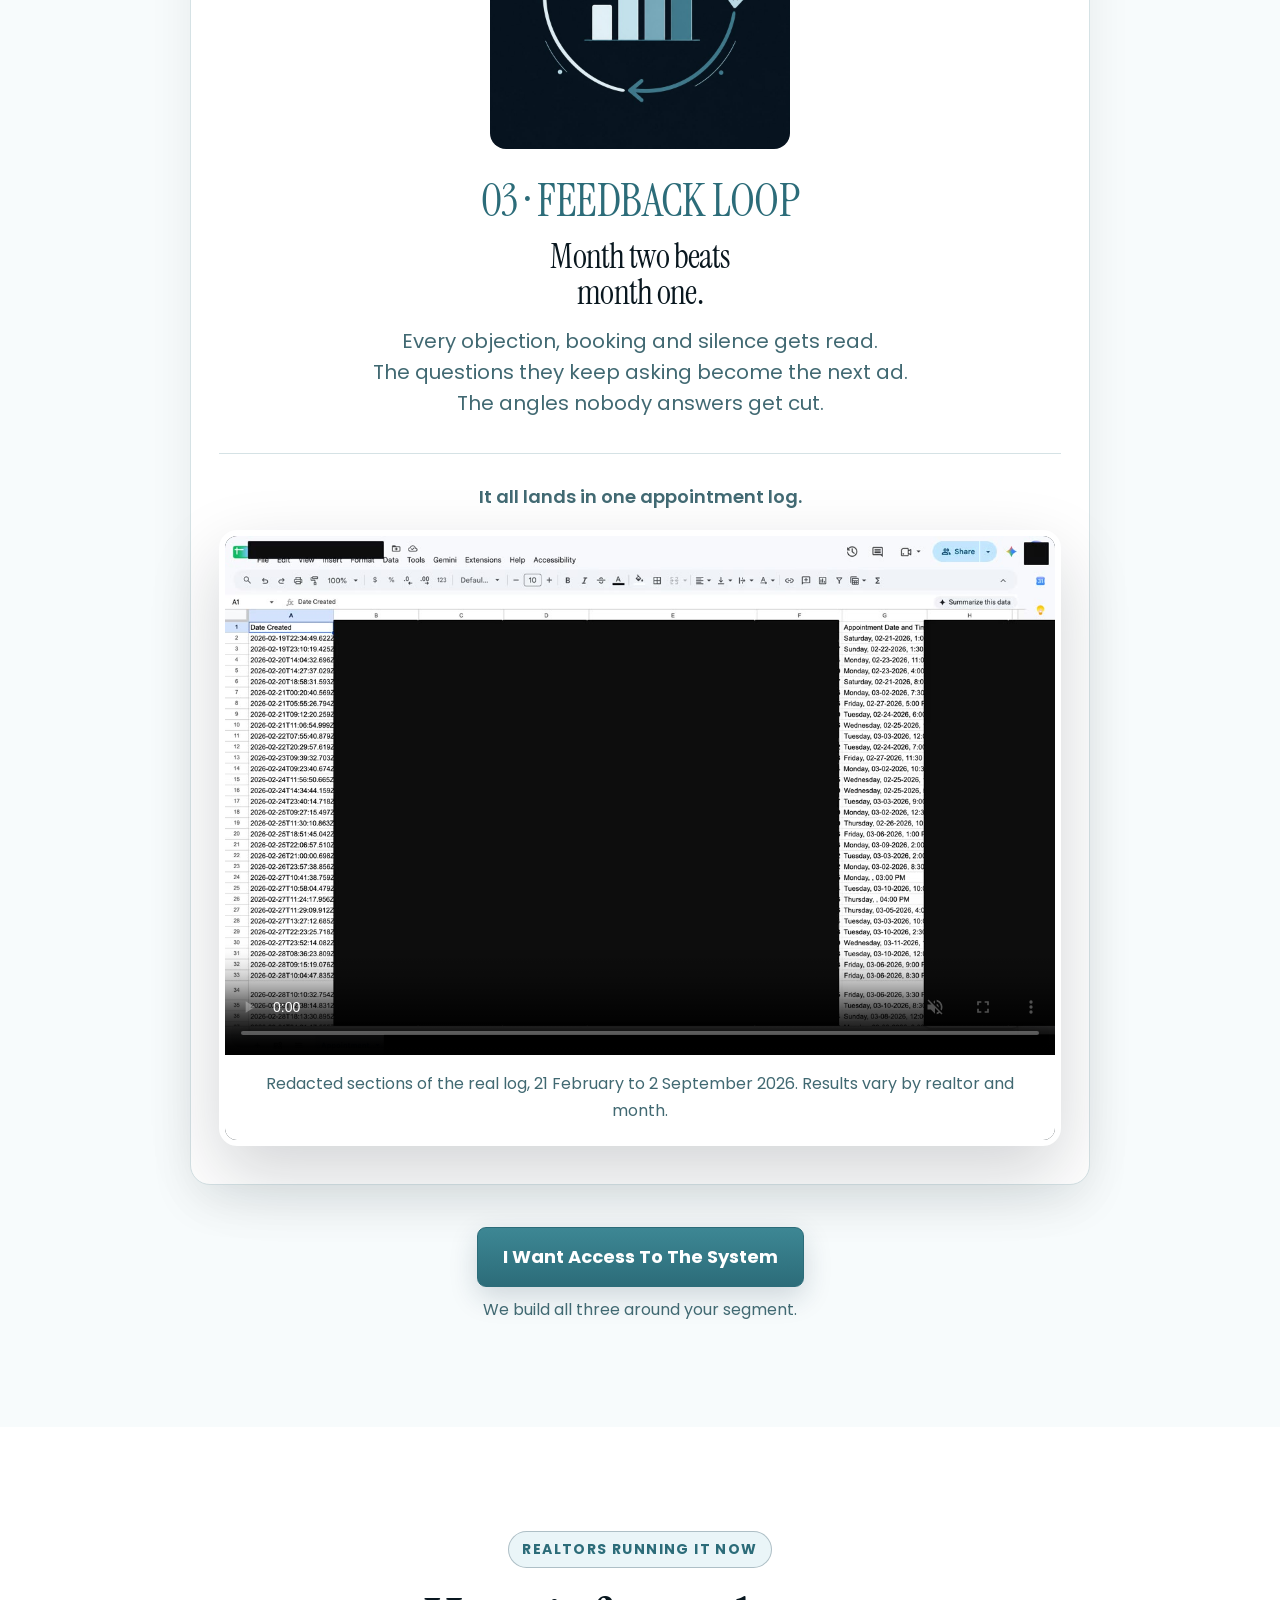
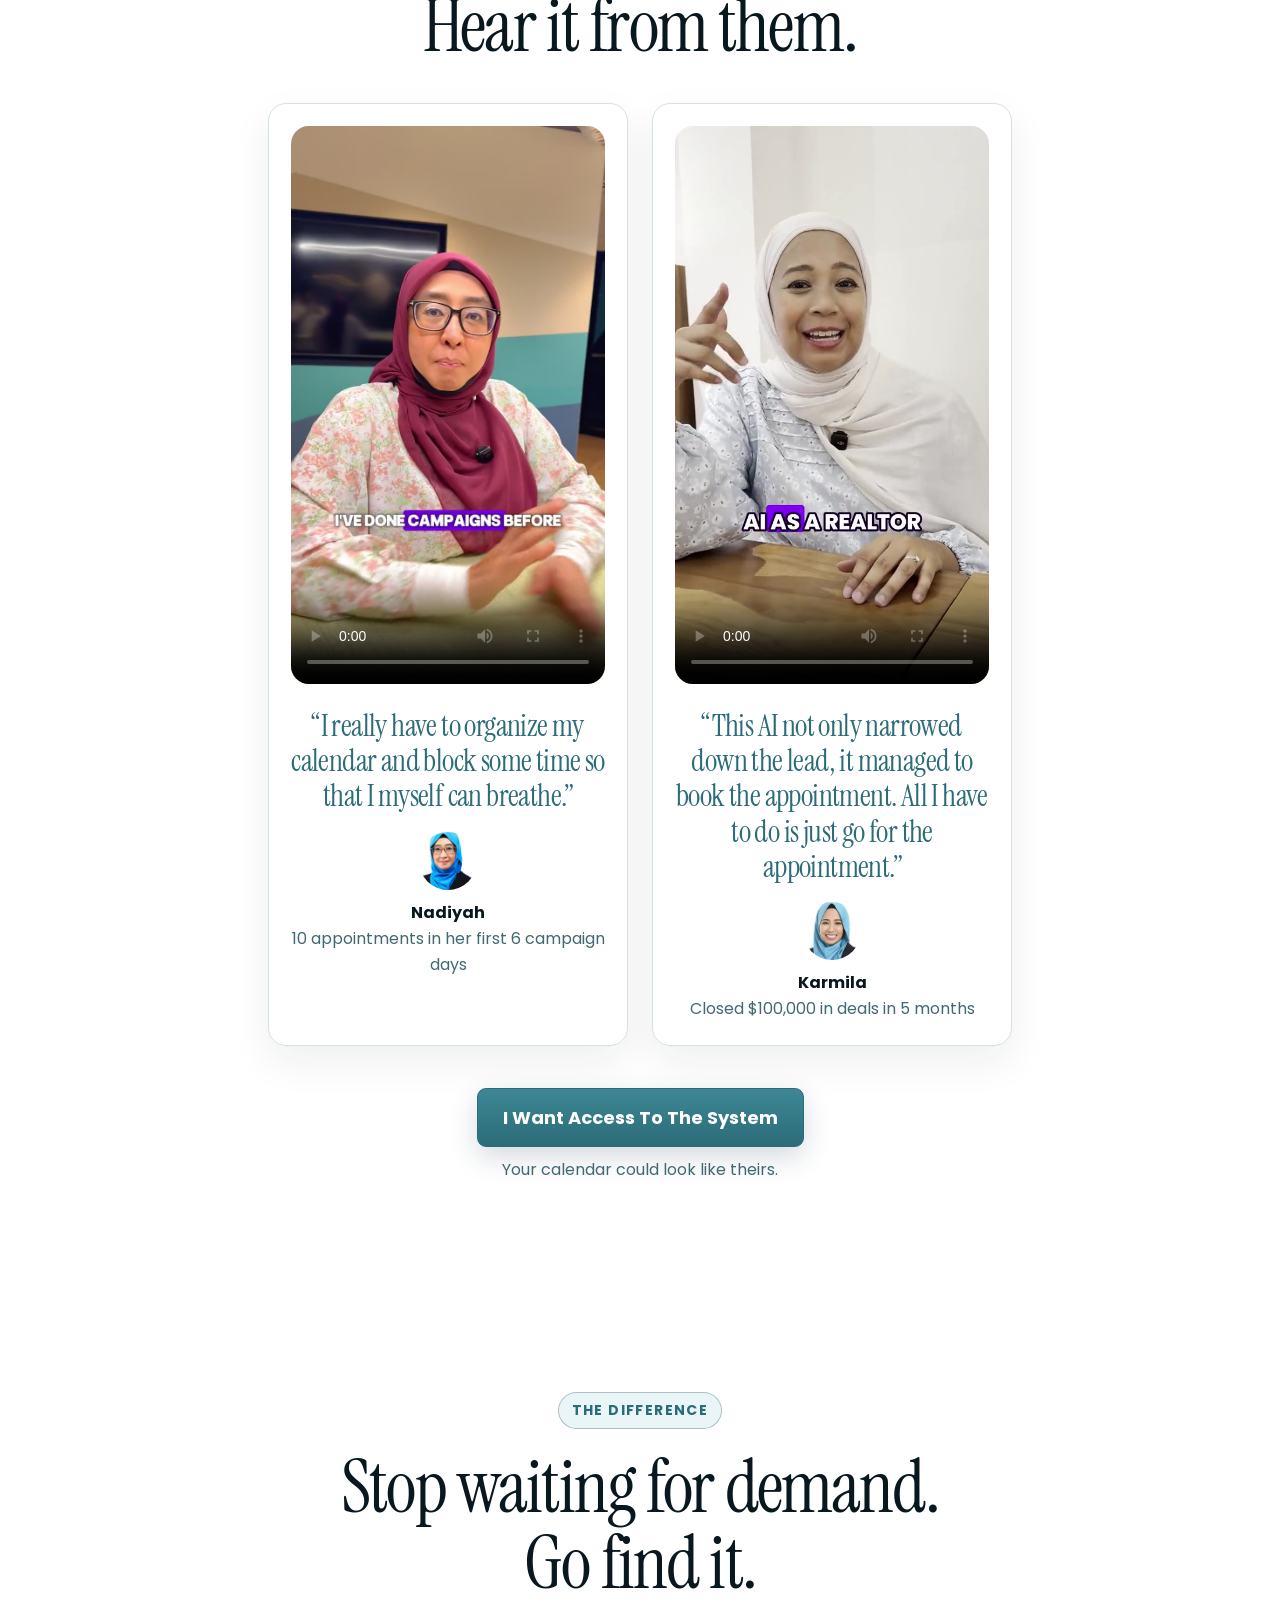
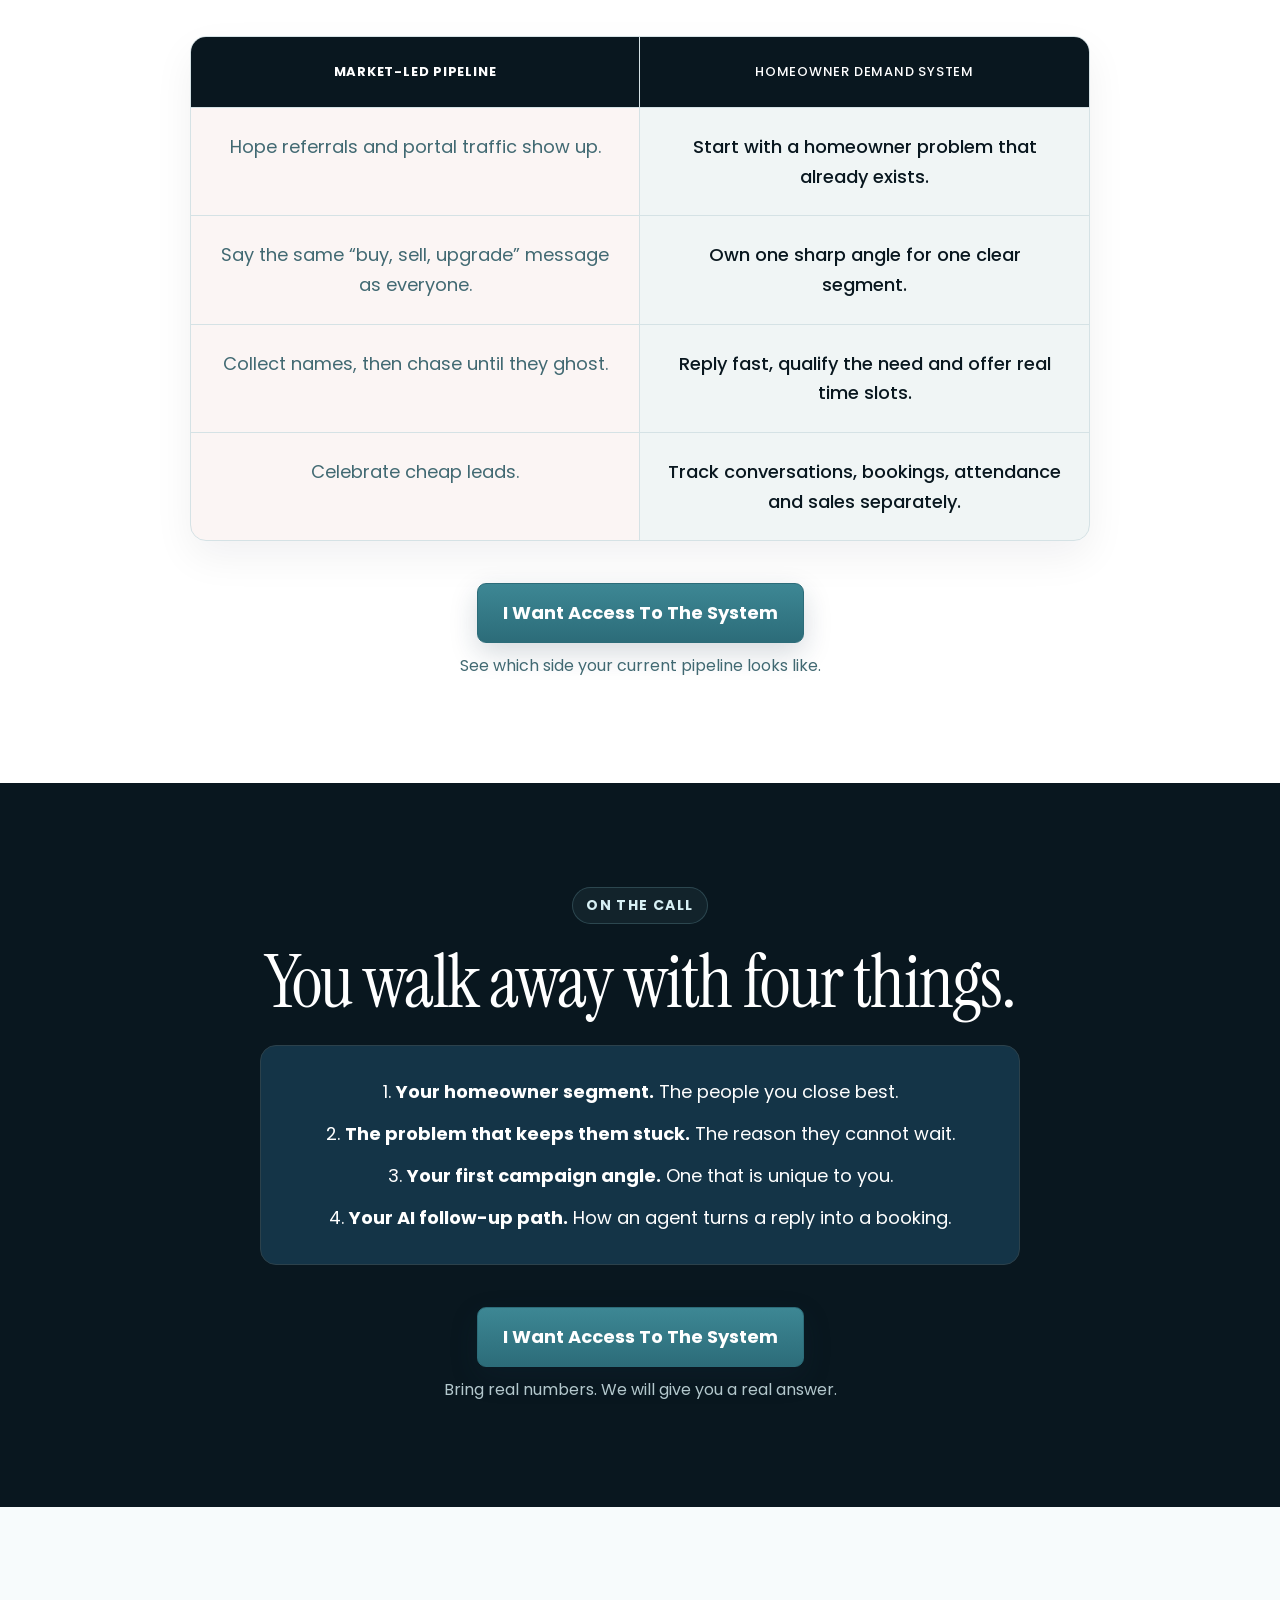
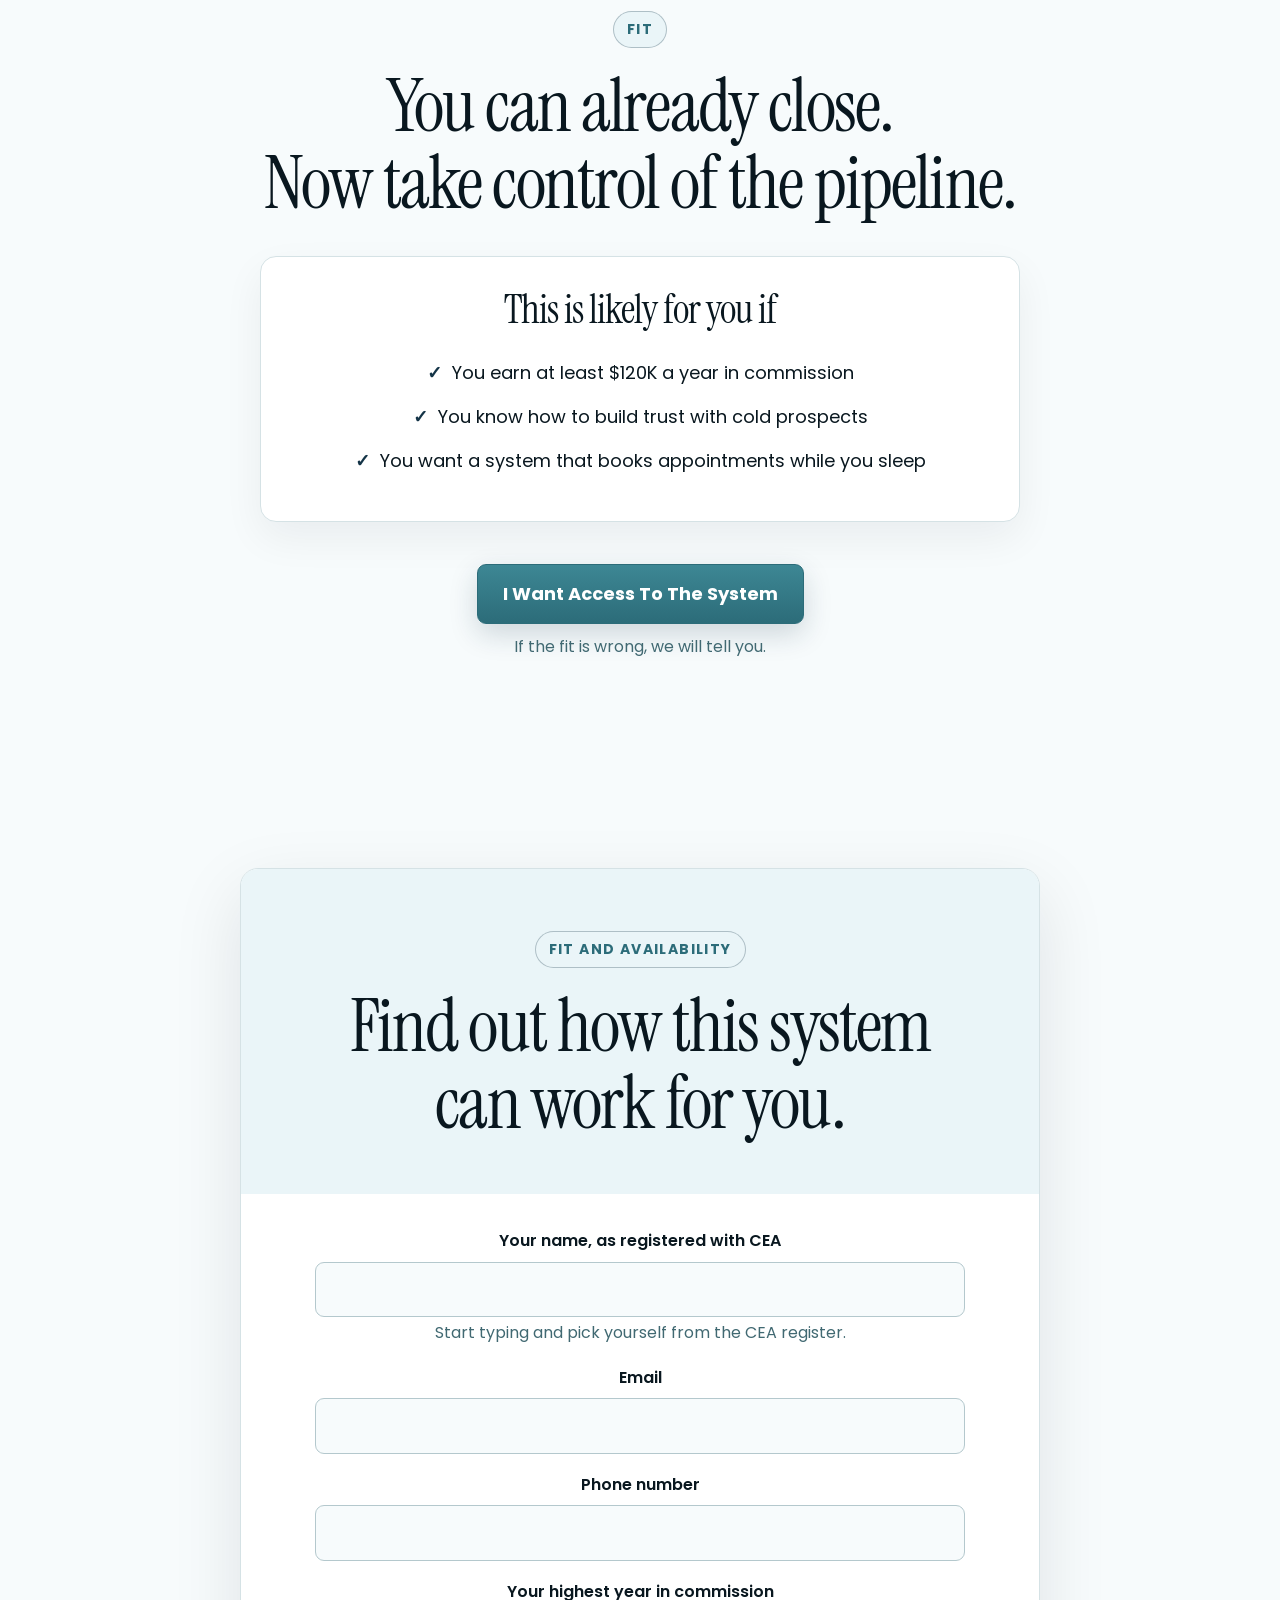
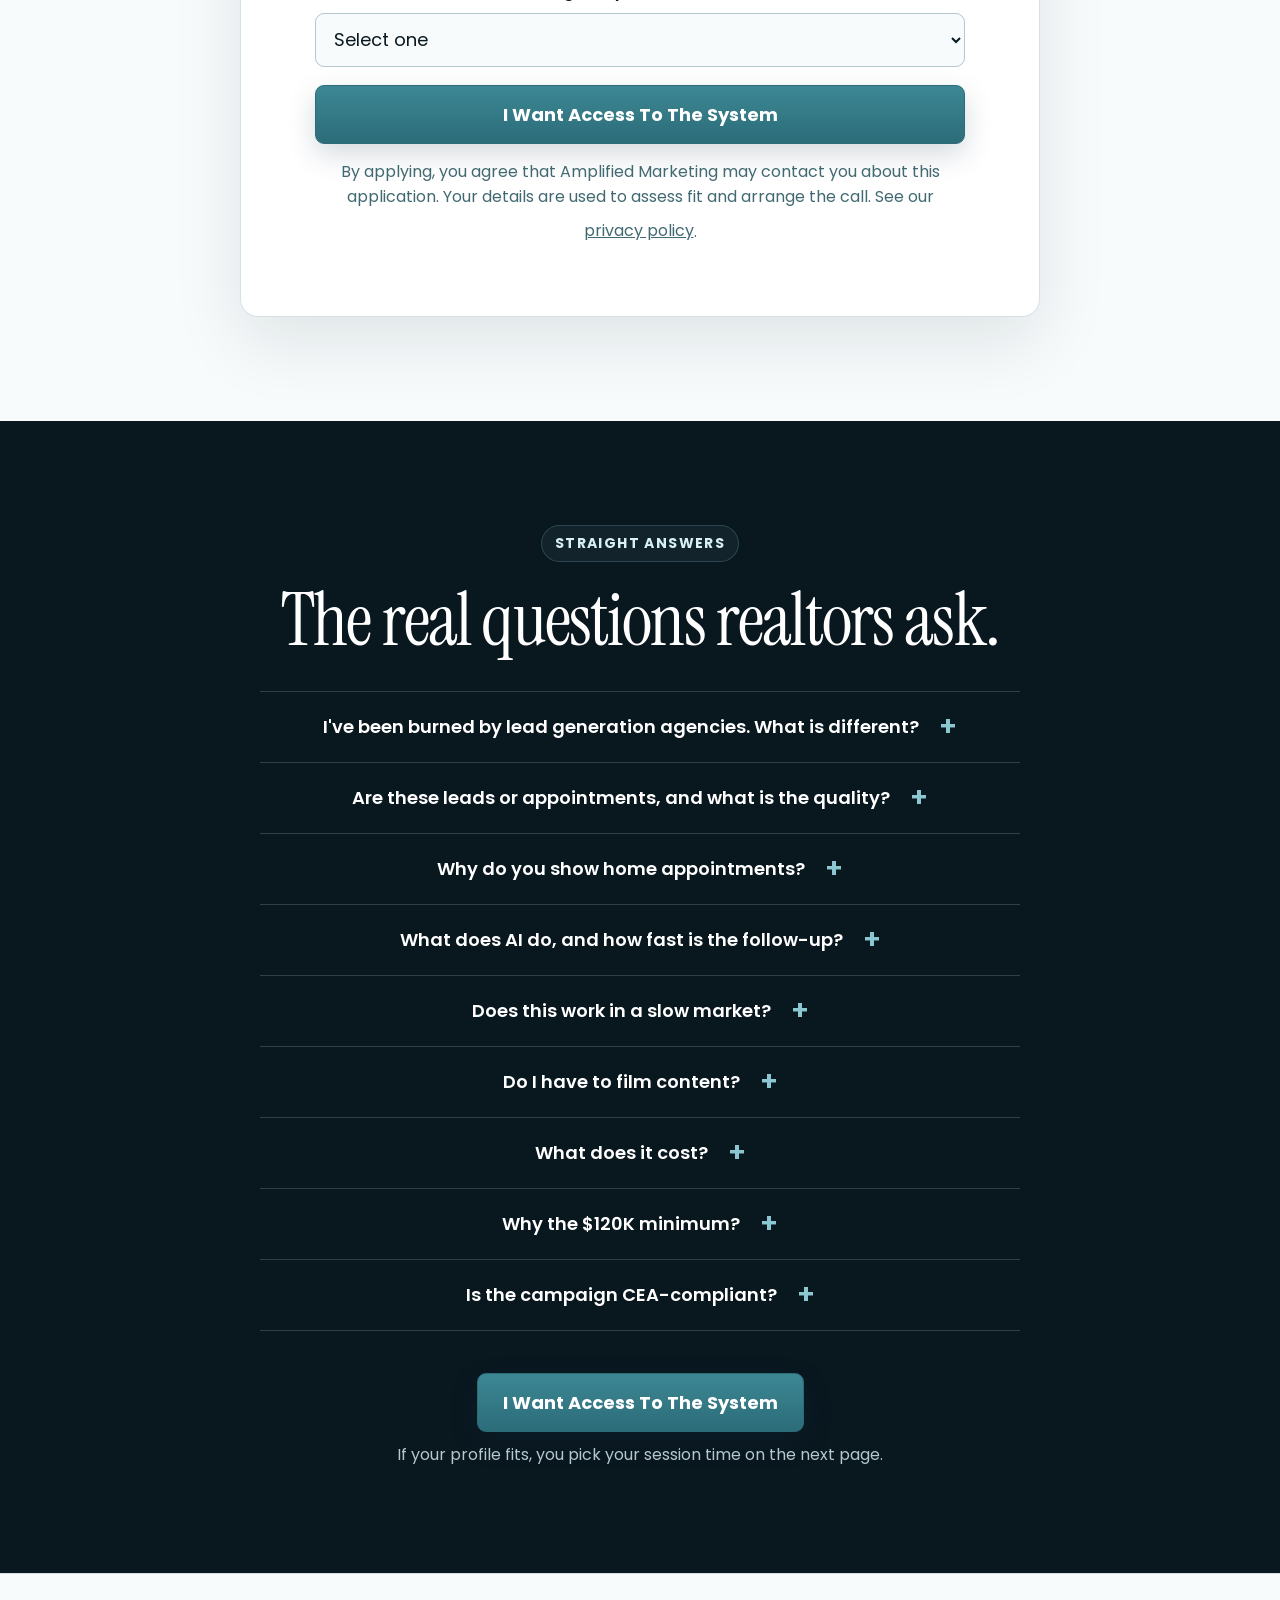
==== commit 41b32b98: "portrait testimonials, centred headshots, Karmila hook 3 video, Amplified Realtors calendar with pre" ====
--- a/index.html
+++ b/index.html
@@ -139,6 +139,13 @@
 <figcaption>
 <p class="quote small">“I really have to organize my calendar and block some time so that I myself can breathe.”</p>
 <div class="testimonial-by"><img alt="Singapore realtor speaking in the video" src="assets/nadiyah_face.jpg"/><div><strong>Nadiyah</strong><br/><span class="fine">10 appointments in her first 6 campaign days</span></div></div>
+</figcaption>
+</figure>
+<figure class="client-card">
+<div class="media-frame"><video controls="" playsinline="" poster="assets/karmila_hook3_poster.jpg" preload="metadata" src="assets/karmila_hook3.mp4"></video></div>
+<figcaption>
+<p class="quote small">“This AI not only narrowed down the lead, it managed to book the appointment. All I have to do is just go for the appointment.”</p>
+<div class="testimonial-by"><img alt="Karmila, Singapore realtor" src="assets/karmila_face.jpg"/><div><strong>Karmila</strong><br/><span class="fine">Closed $100,000 in deals in 5 months</span></div></div>
 </figcaption>
 </figure>
 </div>
--- a/styles.css
+++ b/styles.css
@@ -334,3 +334,26 @@
 .conversation figcaption { min-height: 0; padding: 16px 18px; }
 .conversation figcaption b { display: block; font-size: 18px; }
 @media (max-width: 680px) { .step .number { font-size: 30px; } .step h3 { font-size: 26px; } }
+
+/* GHL's form_embed.js hides the calendar iframe while it negotiates a height, and on the live
+   site it never unhid it, leaving a blank gap where the calendar should be. These win over its
+   inline styles, so the calendar is always visible. */
+#ghl-calendar {
+  opacity: 1 !important;
+  visibility: visible !important;
+  position: relative !important;
+  left: auto !important;
+  pointer-events: auto !important;
+  display: block !important;
+  width: 100% !important;
+  min-height: 900px;
+}
+
+/* 2026-09-21 mobile pass: portrait testimonials, true-ratio log video, centred headshots */
+.client-grid { grid-template-columns: repeat(auto-fit, minmax(280px, 360px)); justify-content: center; }
+.client-card .media-frame { max-width: 340px; }
+.client-card .media-frame video { aspect-ratio: 9 / 16; object-fit: cover; height: auto; max-height: 78vh; background: #061117; }
+.step-proof .media-frame video { aspect-ratio: 16 / 10; object-fit: contain; }
+.result-person { display: flex; flex-direction: column; align-items: center; text-align: center; }
+.result-person img { display: block; margin-inline: auto; }
+@media (max-width: 680px) { .result-people { flex-direction: column; align-items: center; } .result-person { width: 100%; } }
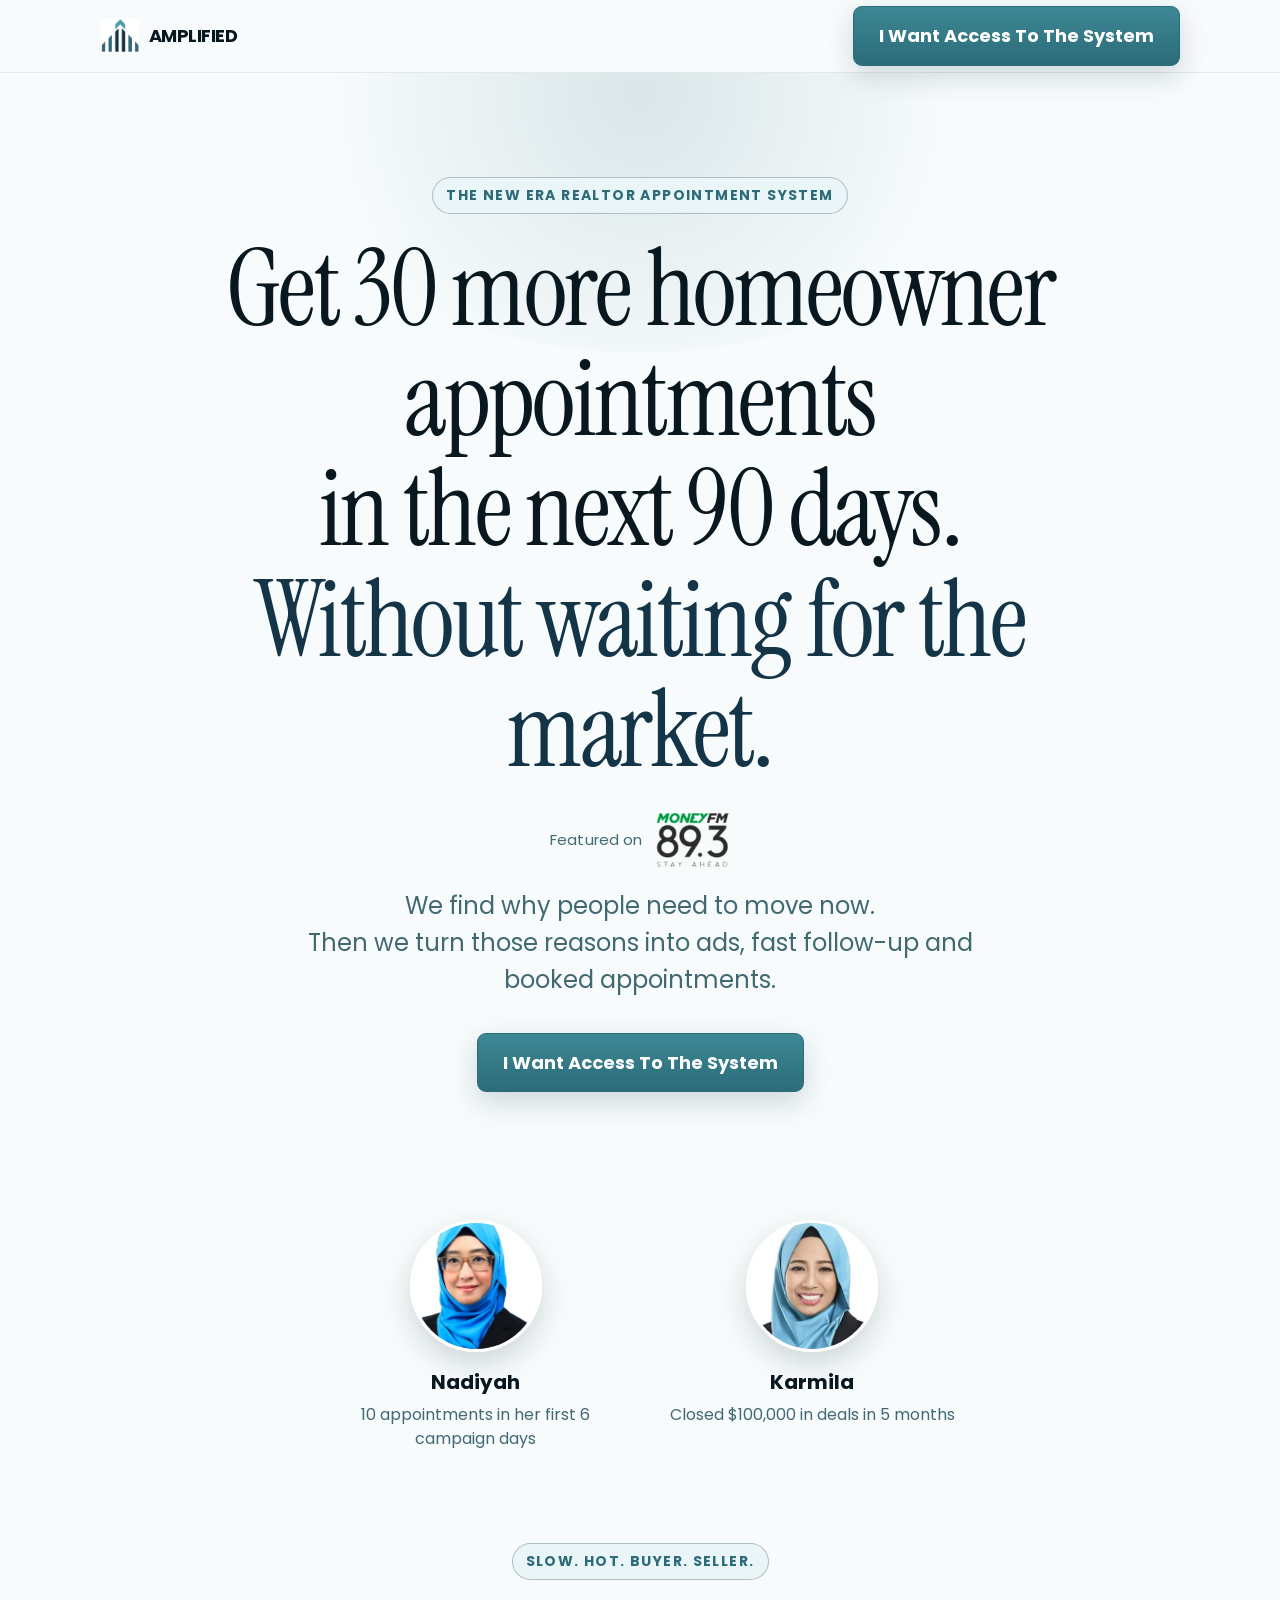
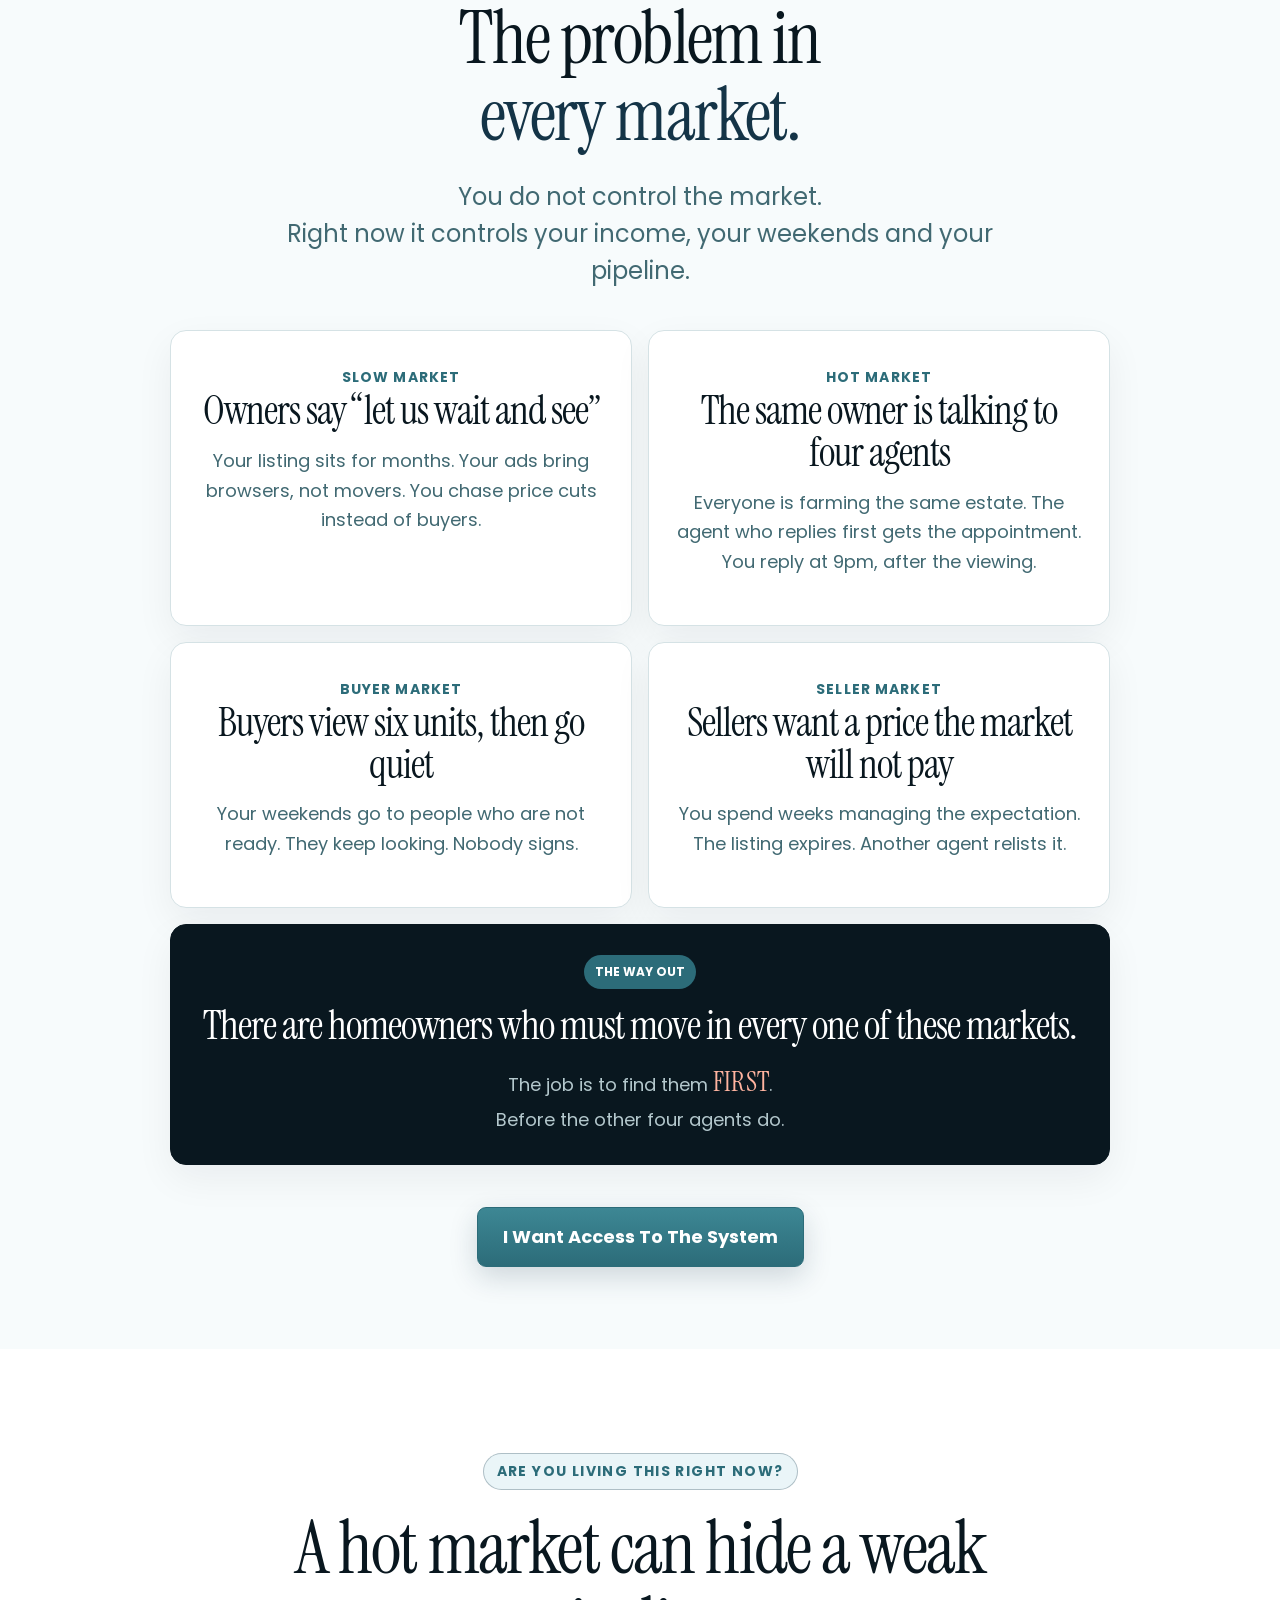
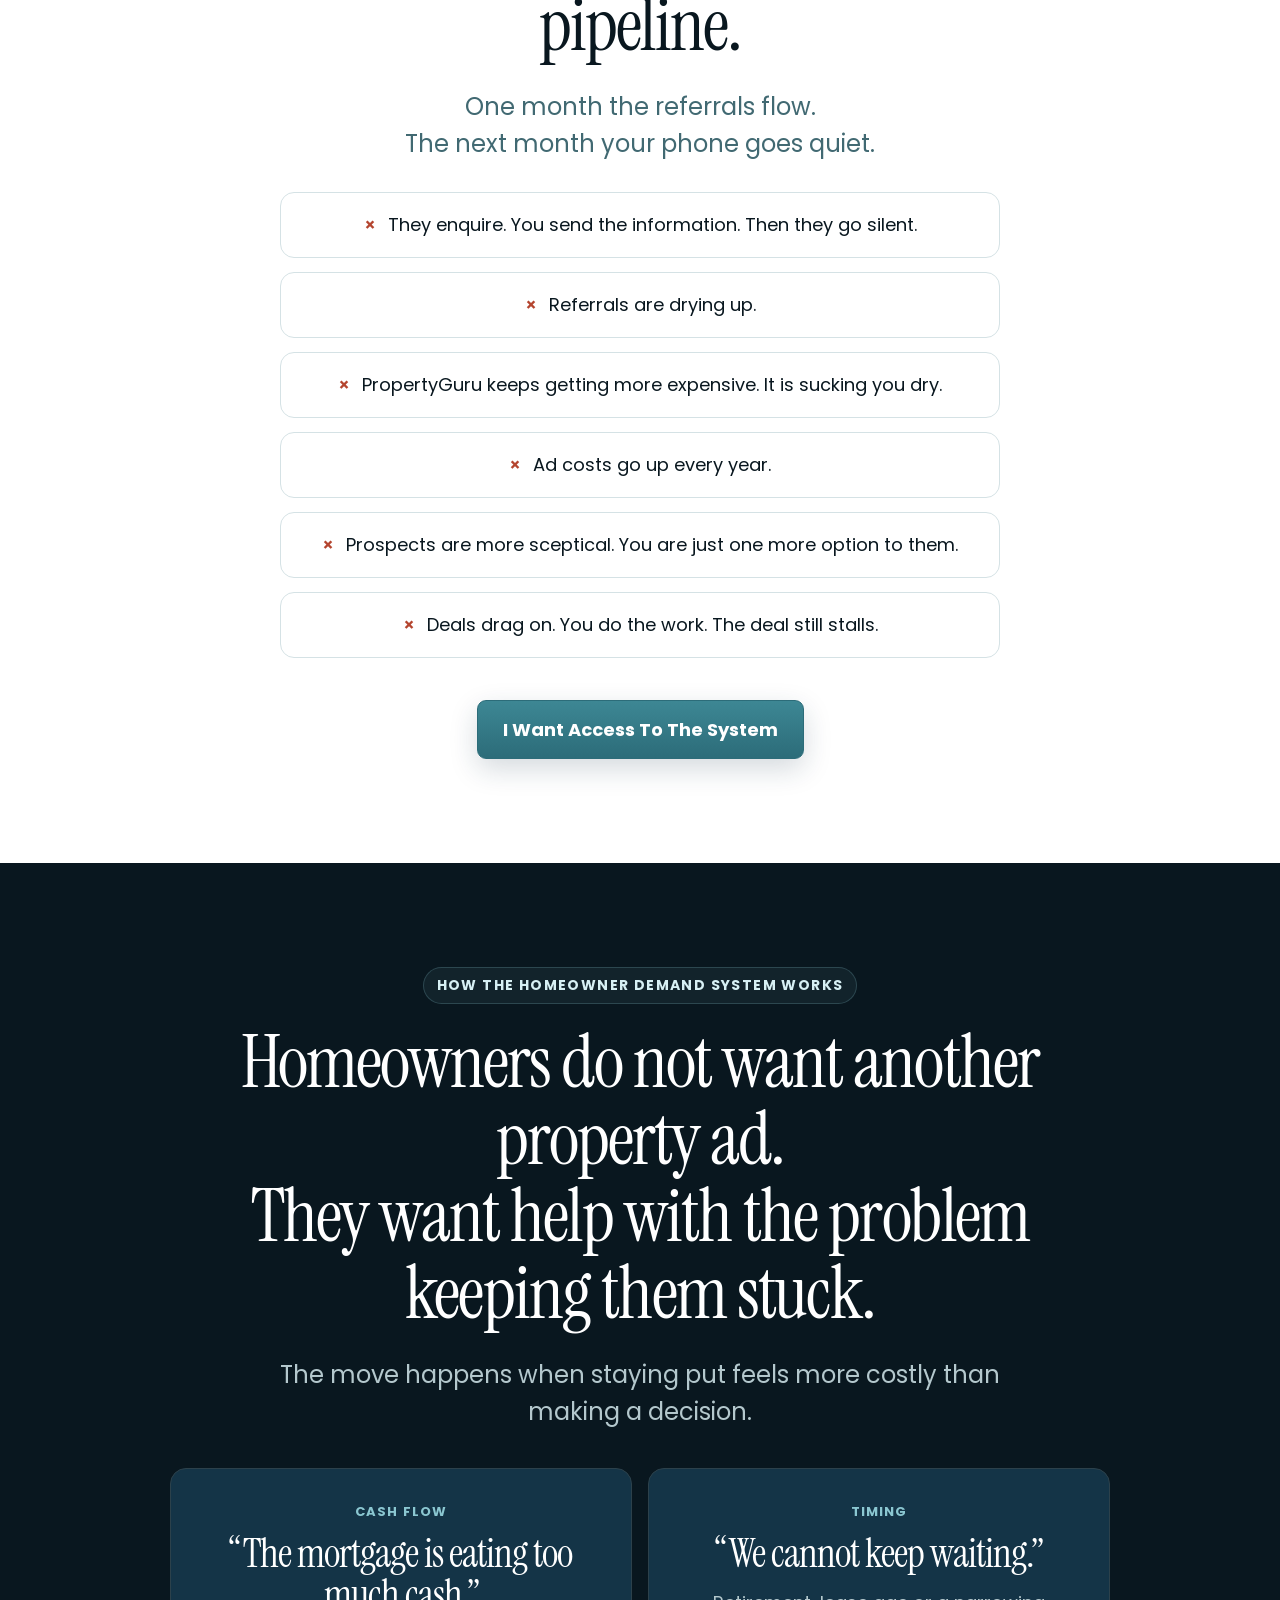
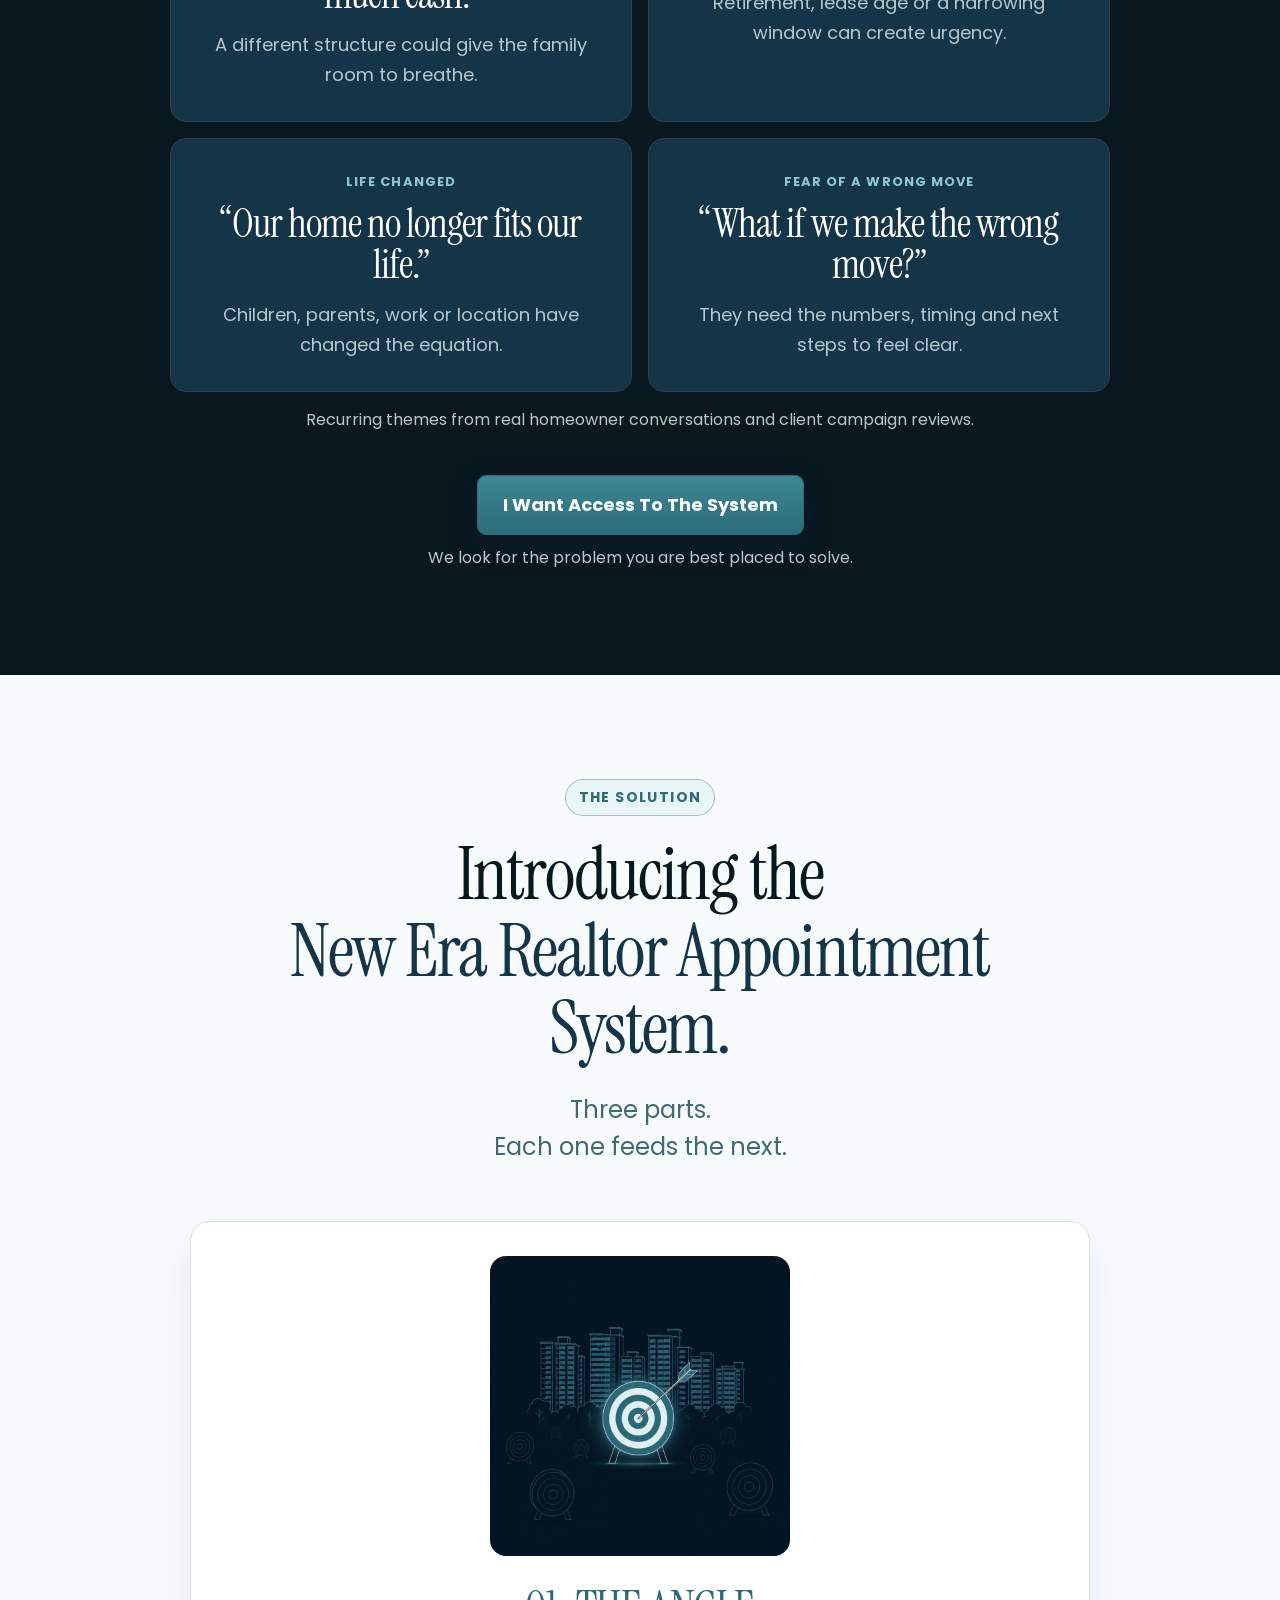
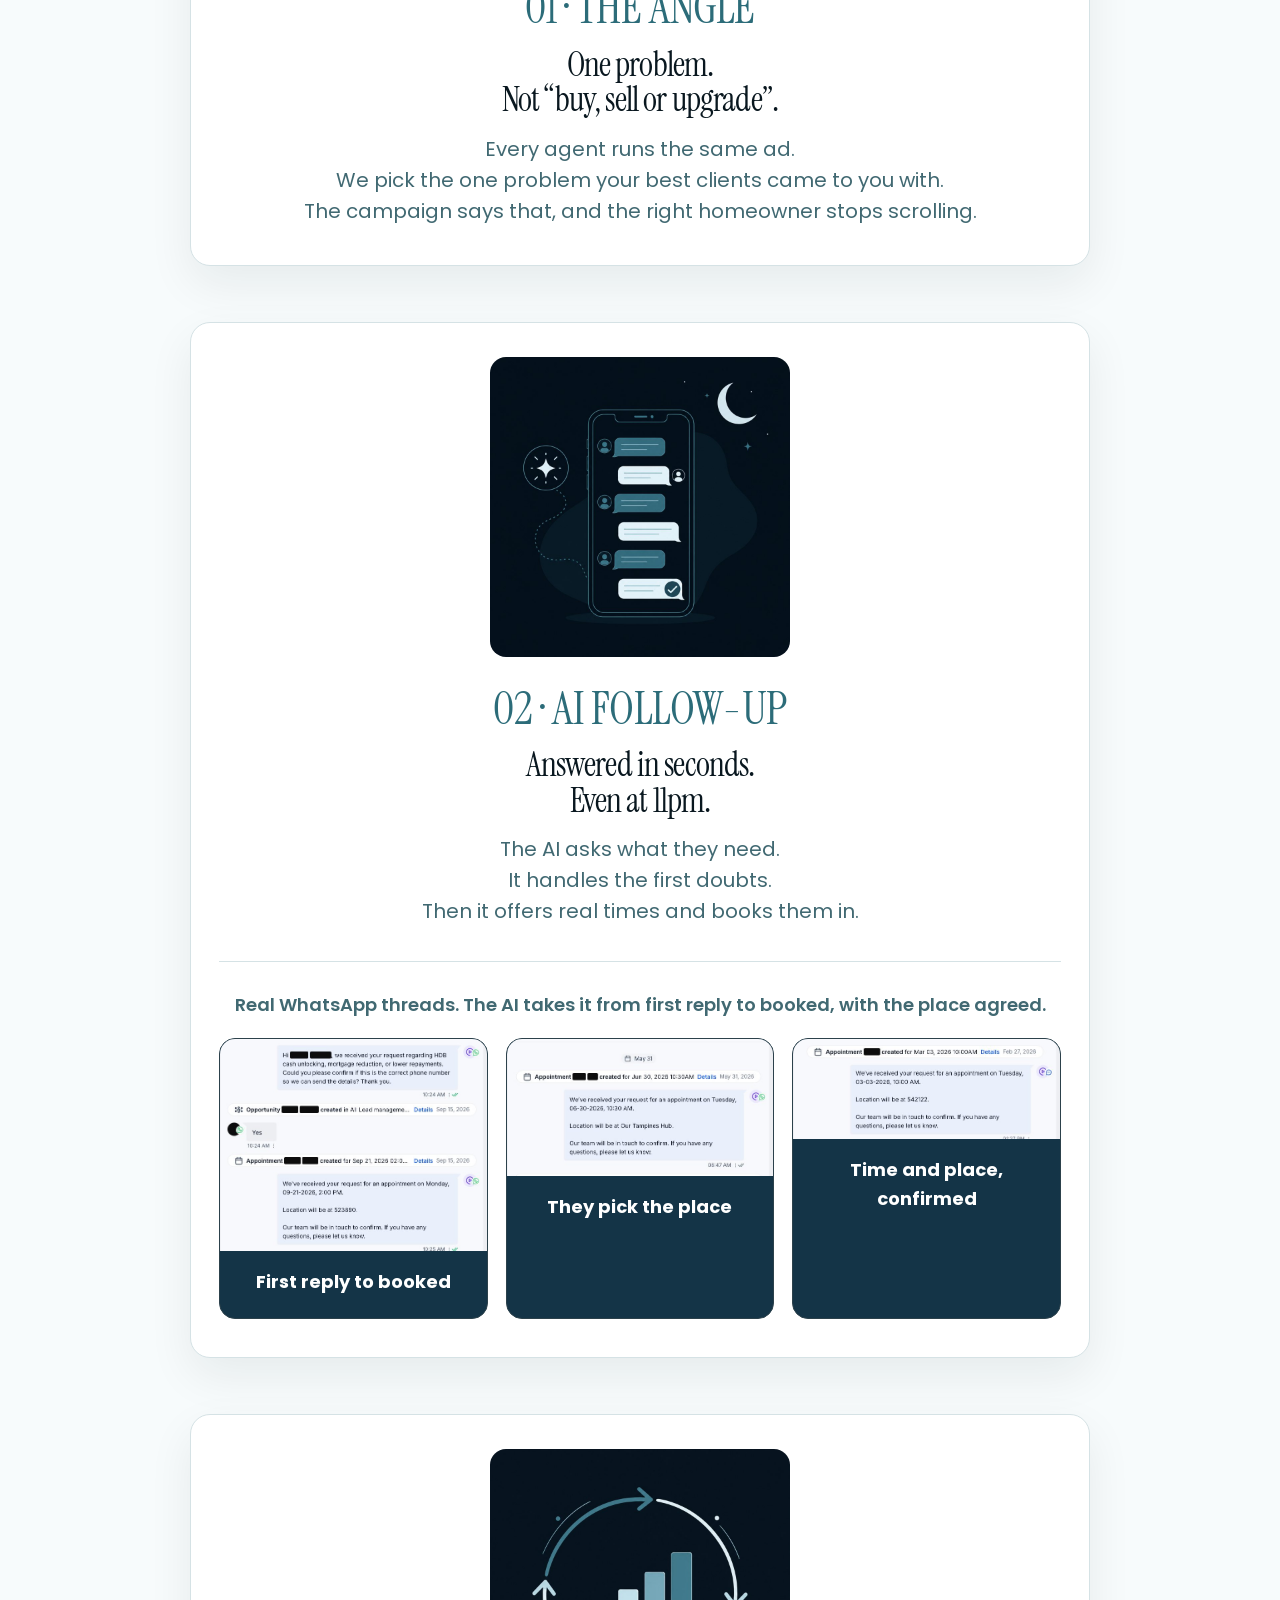
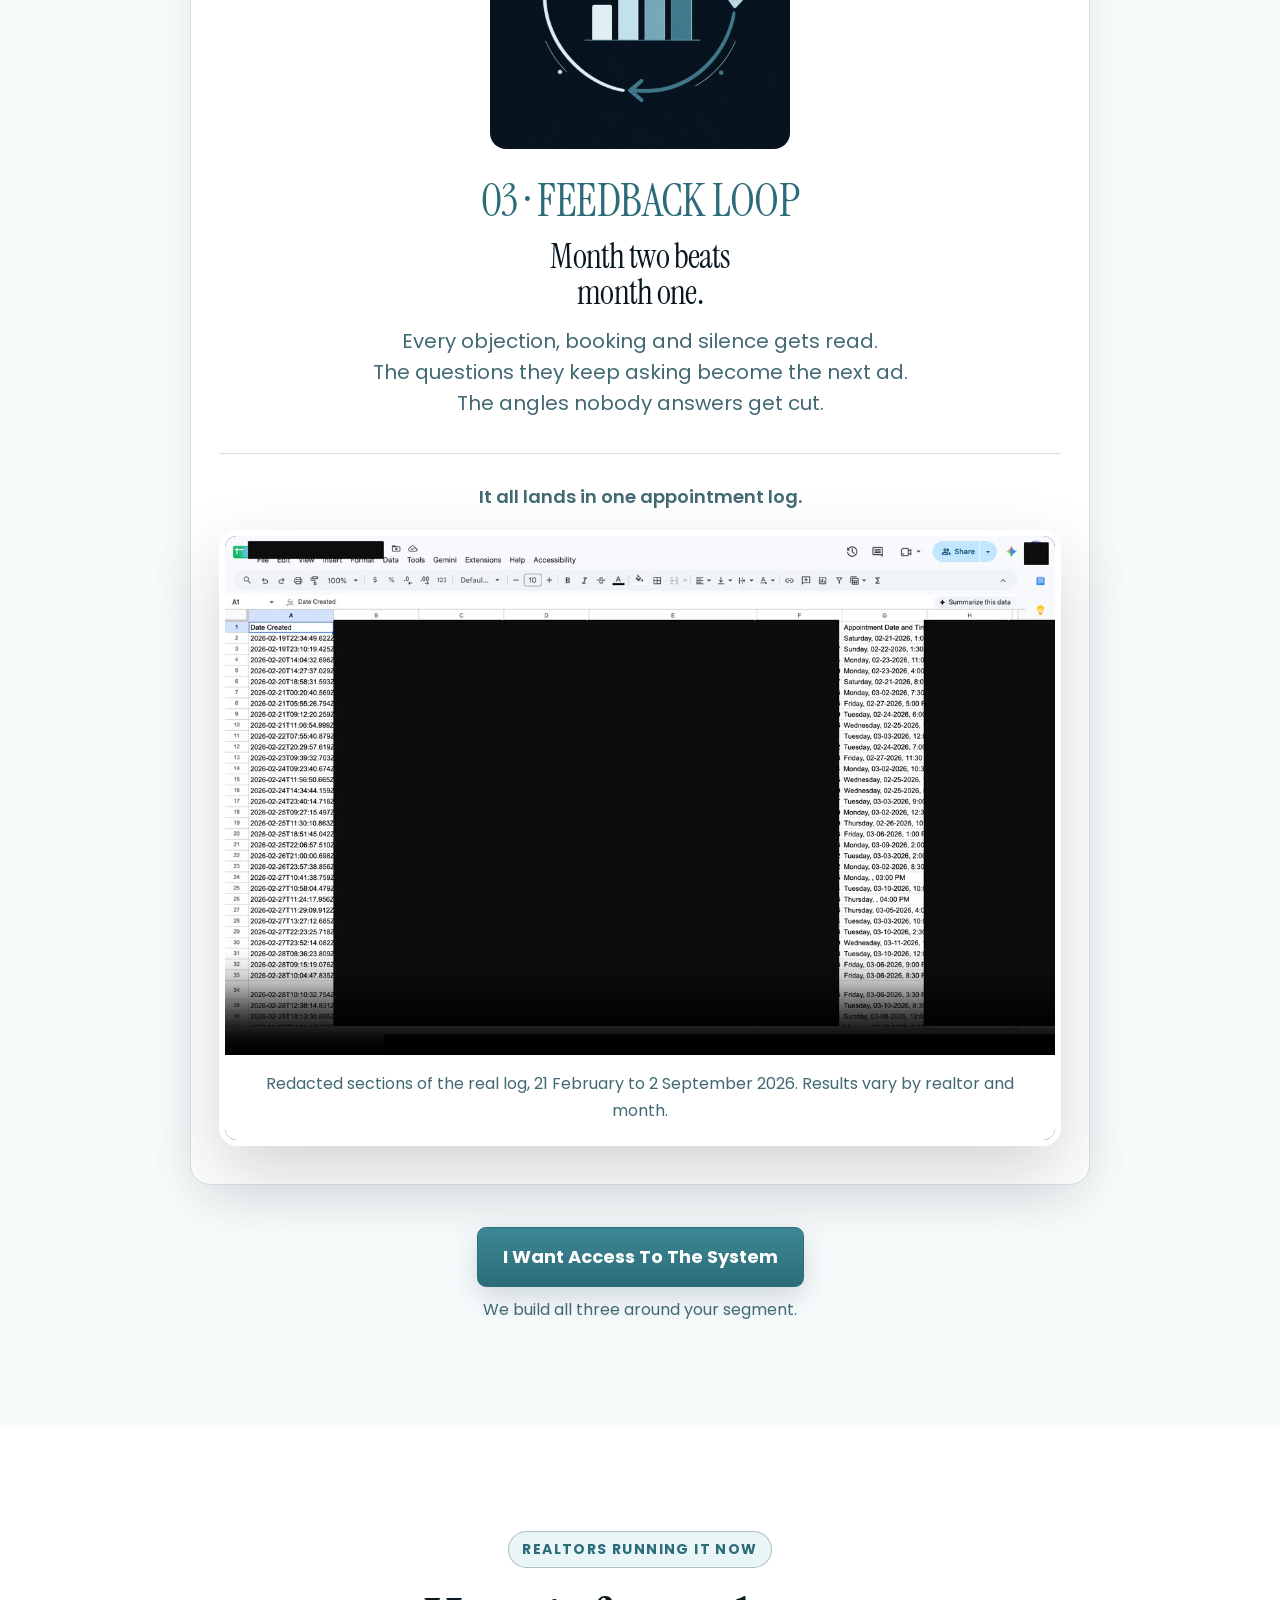
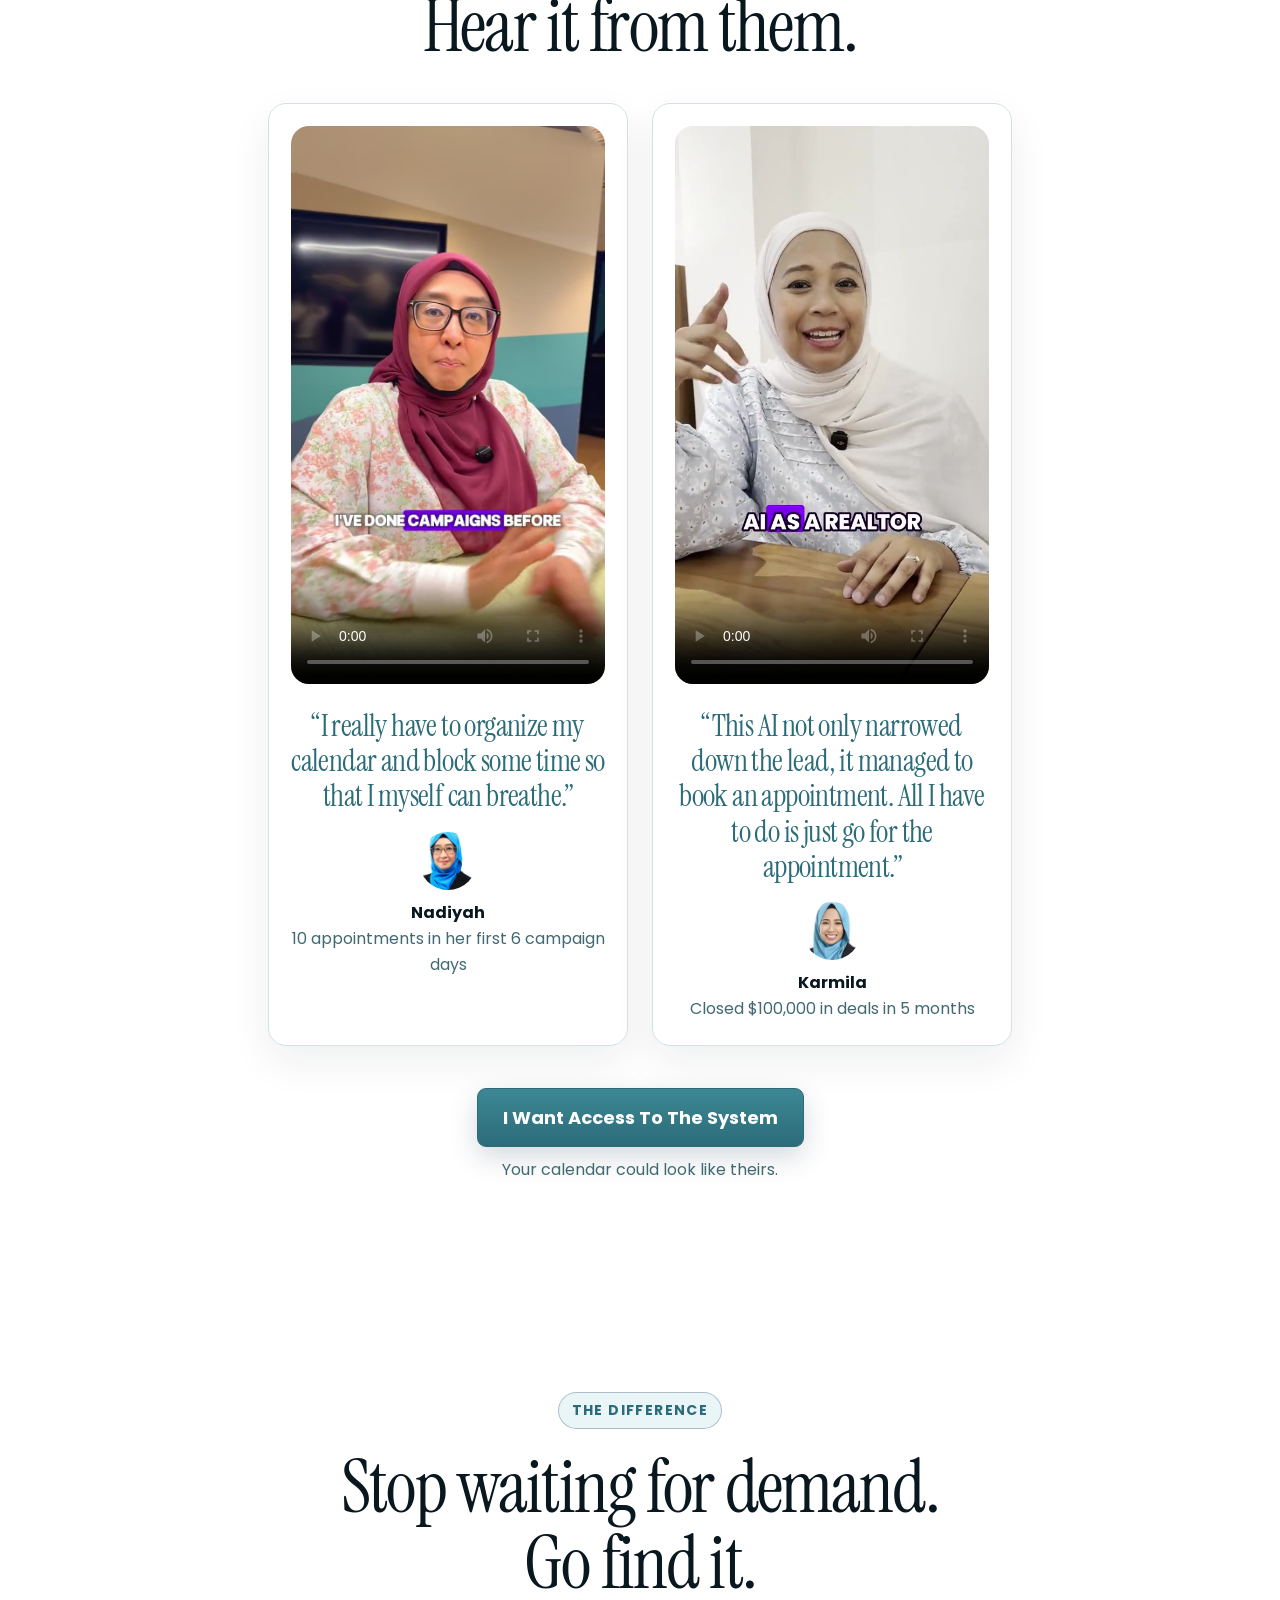
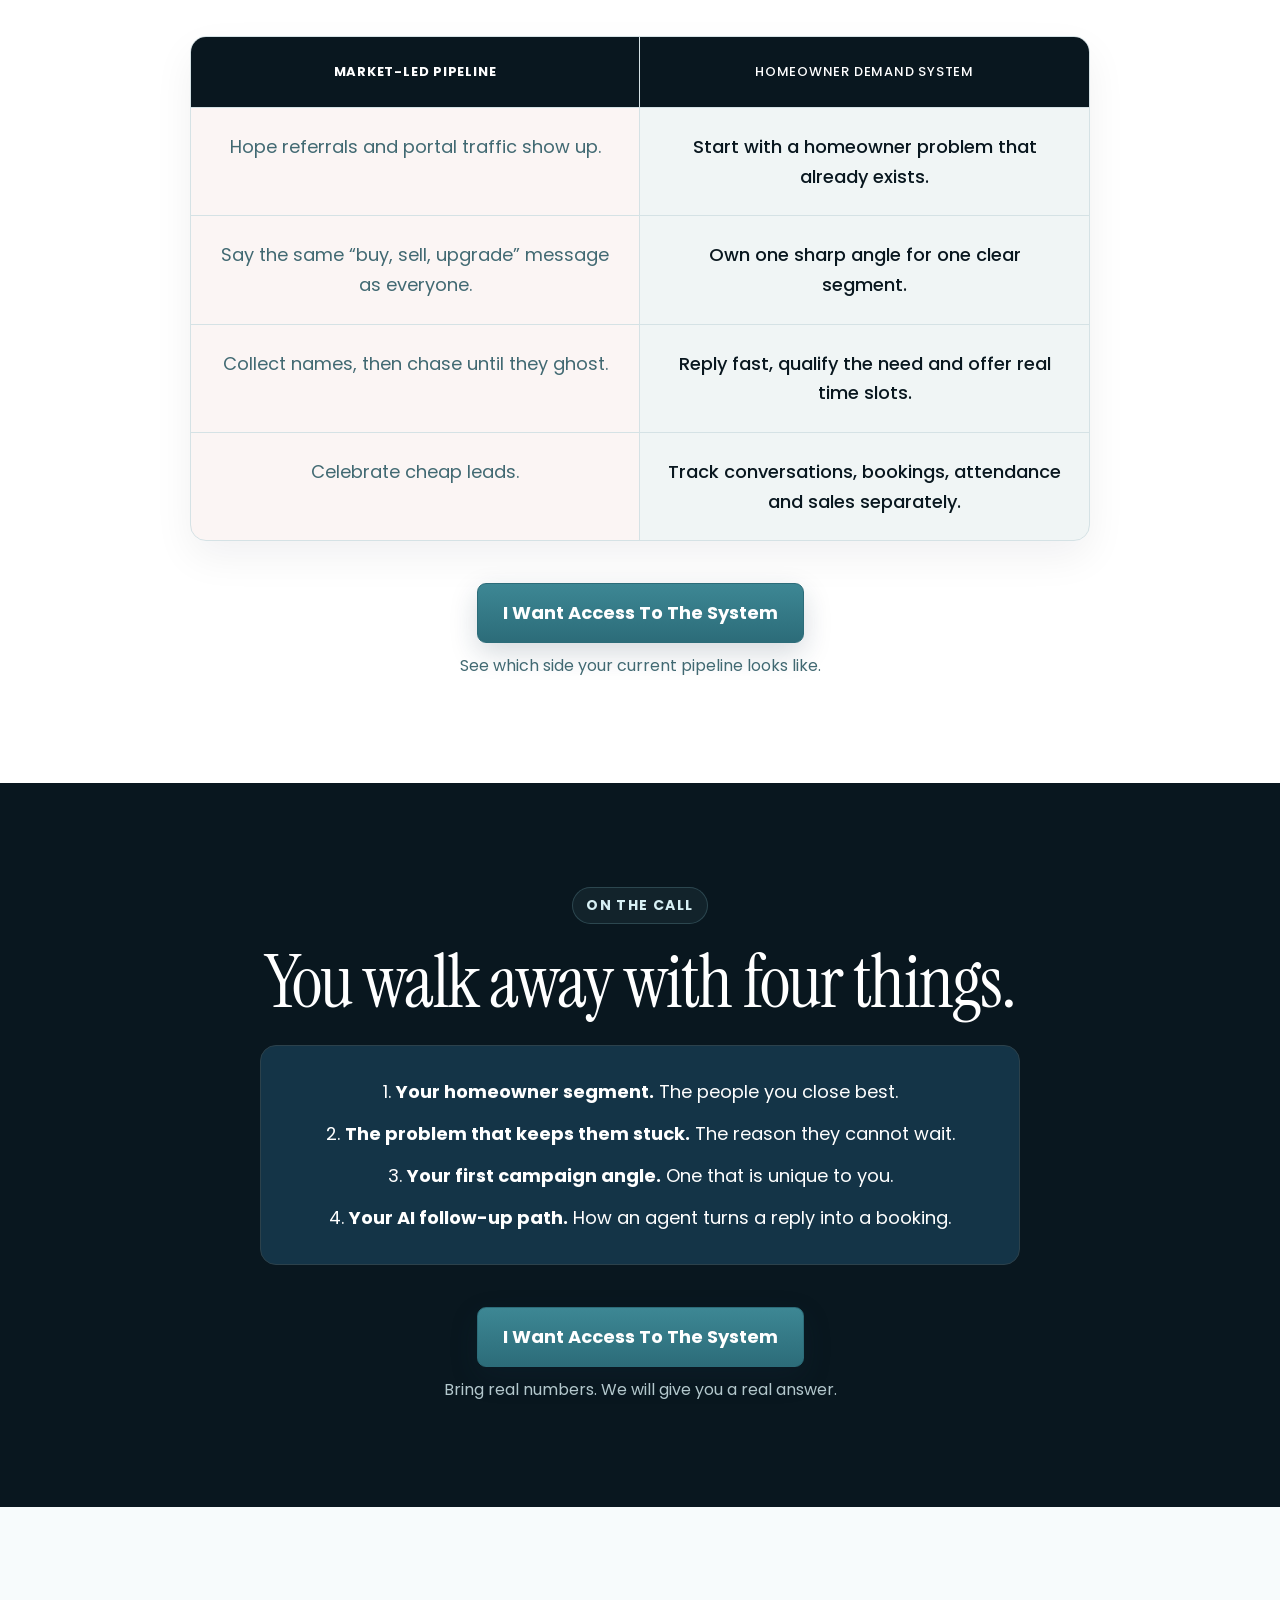
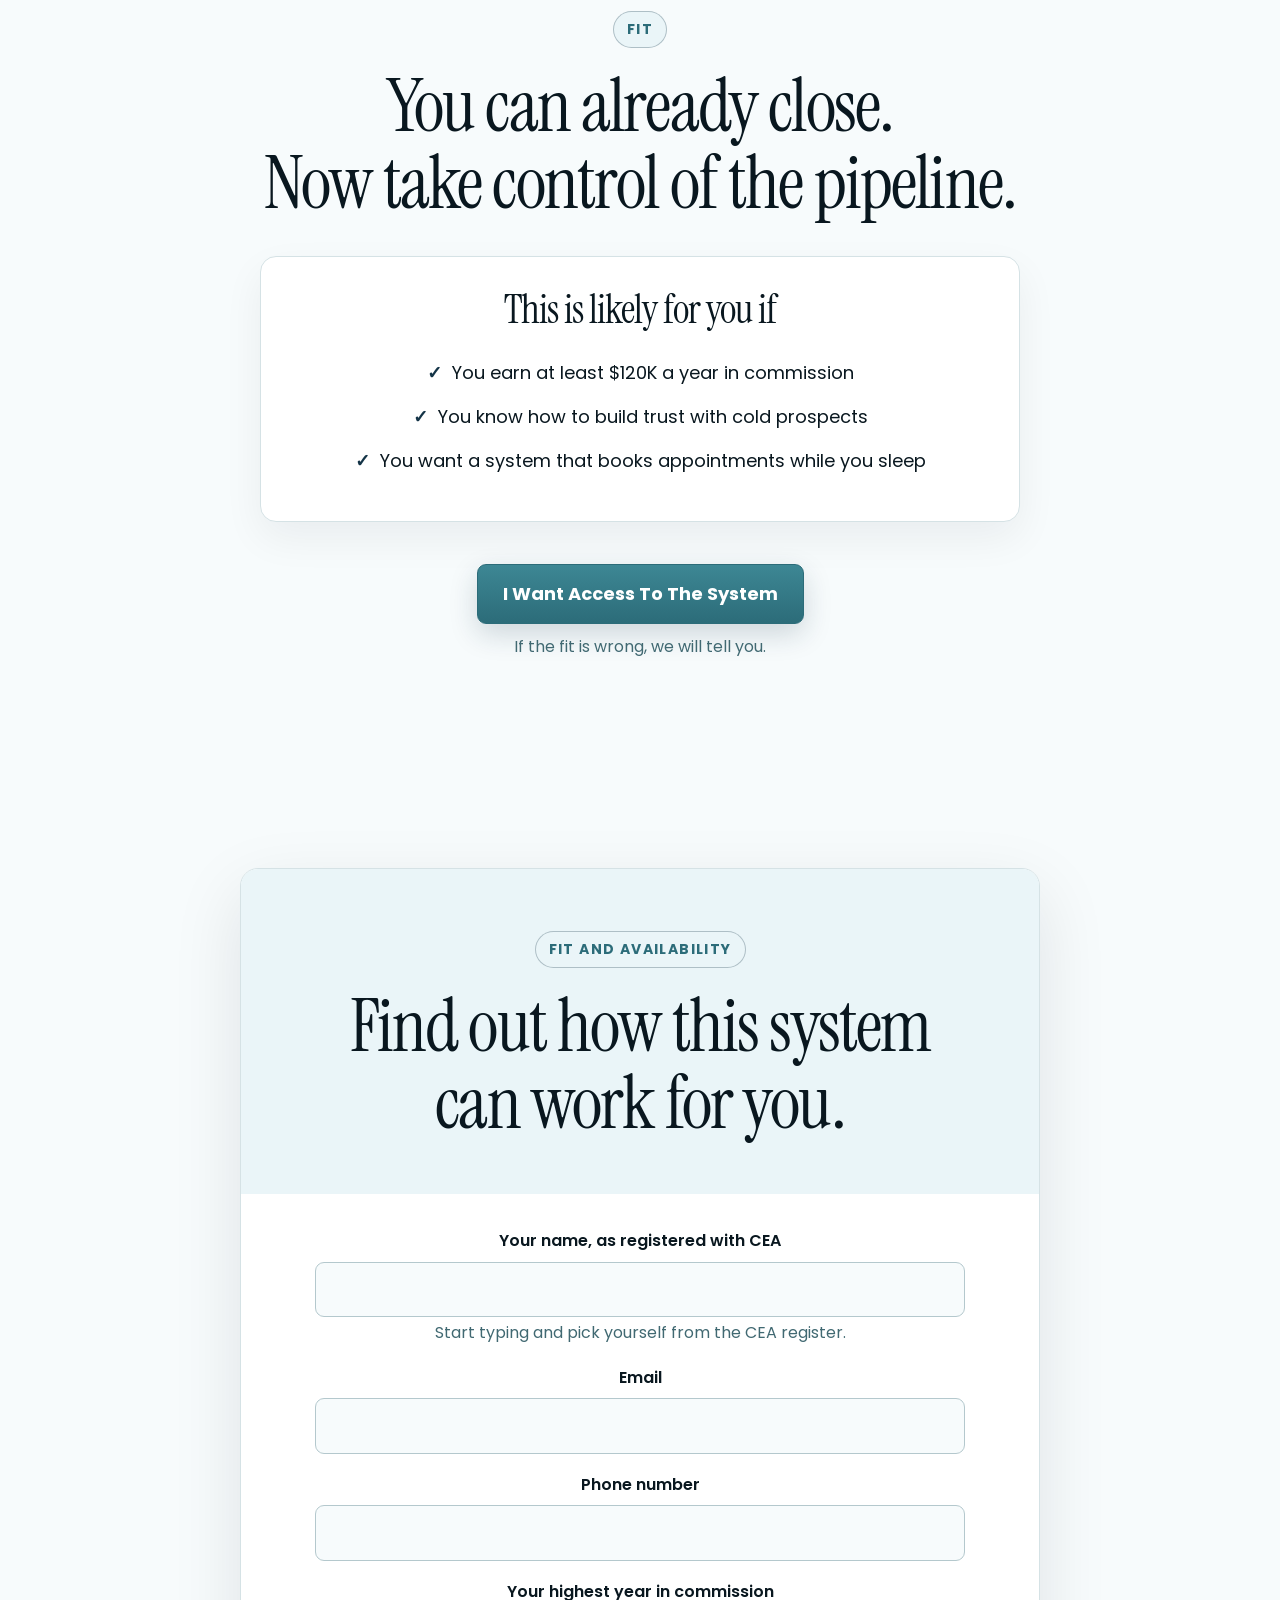
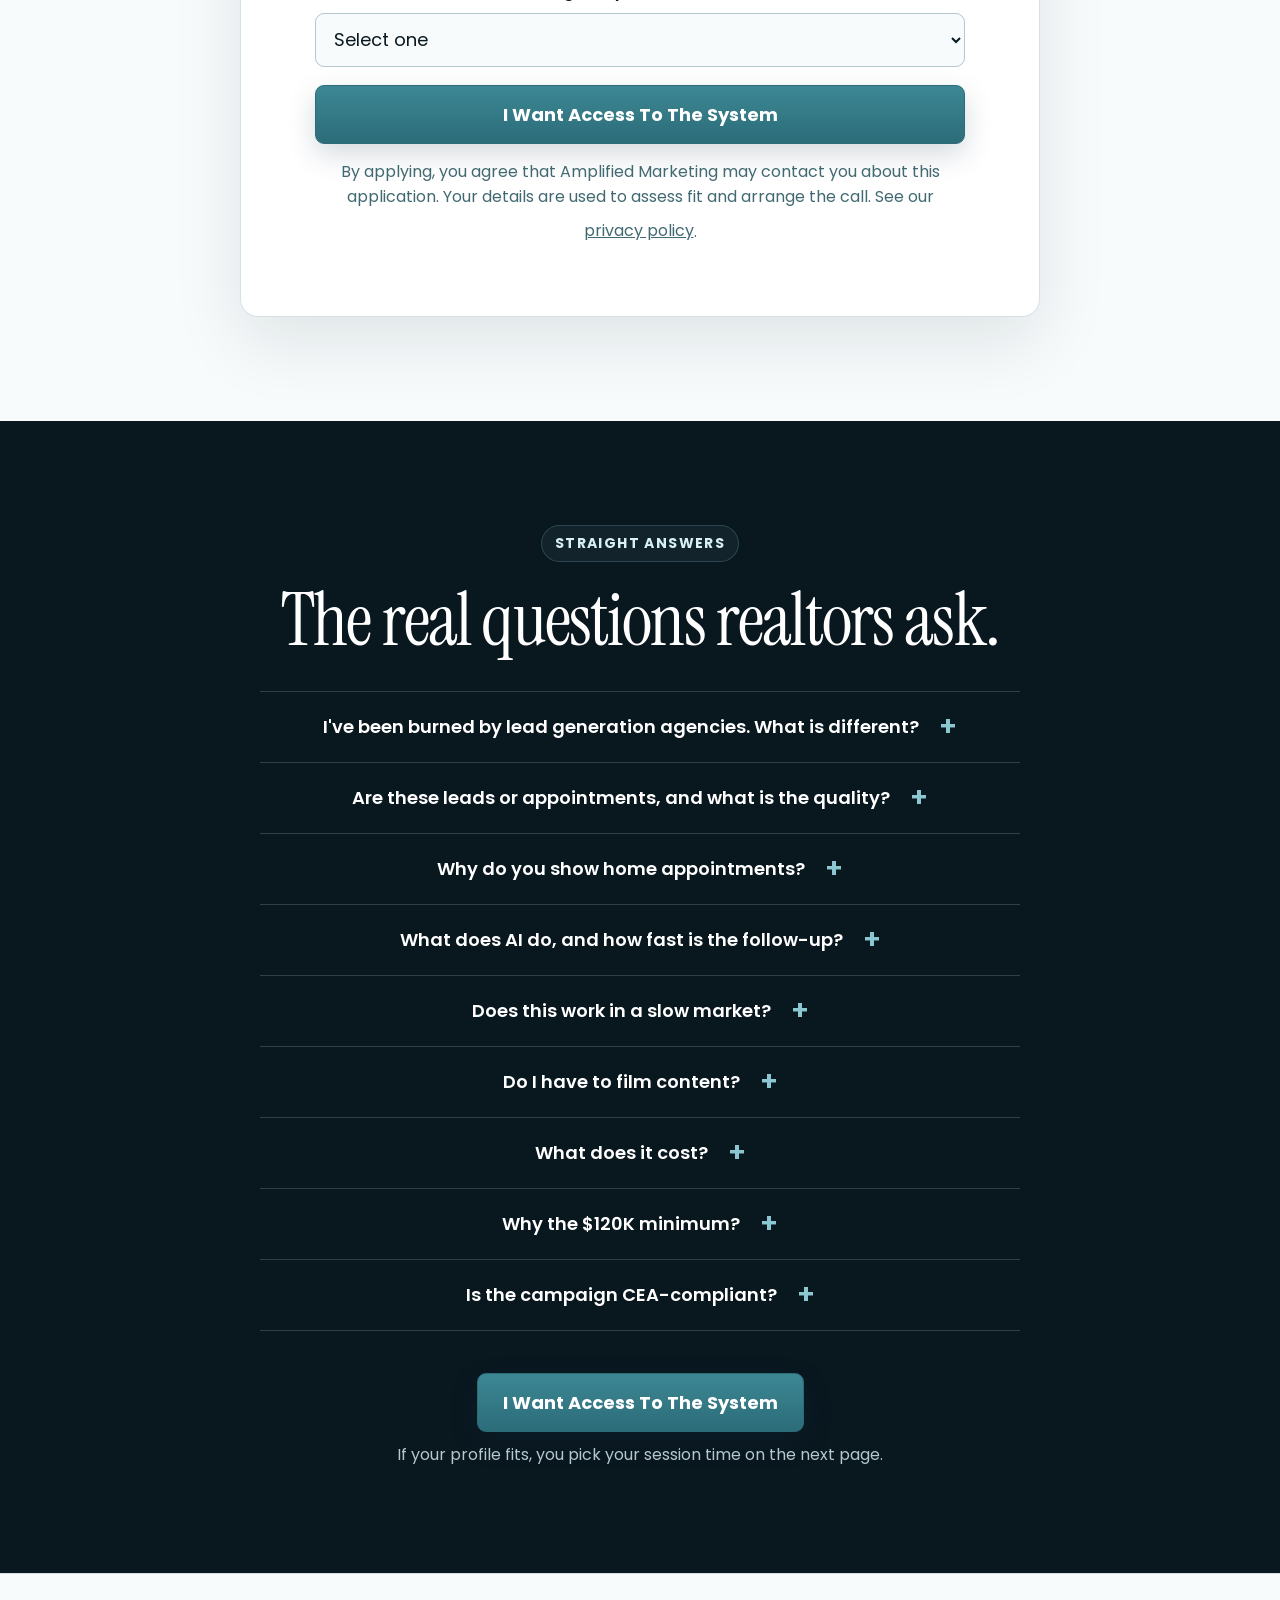
==== commit 06a6110c: "QA fixes: exact Karmila quote, idempotent calendar prefill URL, full-name prefill, no portrait crop " ====
--- a/index.html
+++ b/index.html
@@ -144,7 +144,7 @@
 <figure class="client-card">
 <div class="media-frame"><video controls="" playsinline="" poster="assets/karmila_hook3_poster.jpg" preload="metadata" src="assets/karmila_hook3.mp4"></video></div>
 <figcaption>
-<p class="quote small">“This AI not only narrowed down the lead, it managed to book the appointment. All I have to do is just go for the appointment.”</p>
+<p class="quote small">“This AI not only narrowed down the lead, it managed to book an appointment. All I have to do is just go for the appointment.”</p>
 <div class="testimonial-by"><img alt="Karmila, Singapore realtor" src="assets/karmila_face.jpg"/><div><strong>Karmila</strong><br/><span class="fine">Closed $100,000 in deals in 5 months</span></div></div>
 </figcaption>
 </figure>
--- a/styles.css
+++ b/styles.css
@@ -352,7 +352,7 @@
 /* 2026-09-21 mobile pass: portrait testimonials, true-ratio log video, centred headshots */
 .client-grid { grid-template-columns: repeat(auto-fit, minmax(280px, 360px)); justify-content: center; }
 .client-card .media-frame { max-width: 340px; }
-.client-card .media-frame video { aspect-ratio: 9 / 16; object-fit: cover; height: auto; max-height: 78vh; background: #061117; }
+.client-card .media-frame video { aspect-ratio: 9 / 16; object-fit: cover; height: auto; background: #061117; }
 .step-proof .media-frame video { aspect-ratio: 16 / 10; object-fit: contain; }
 .result-person { display: flex; flex-direction: column; align-items: center; text-align: center; }
 .result-person img { display: block; margin-inline: auto; }
